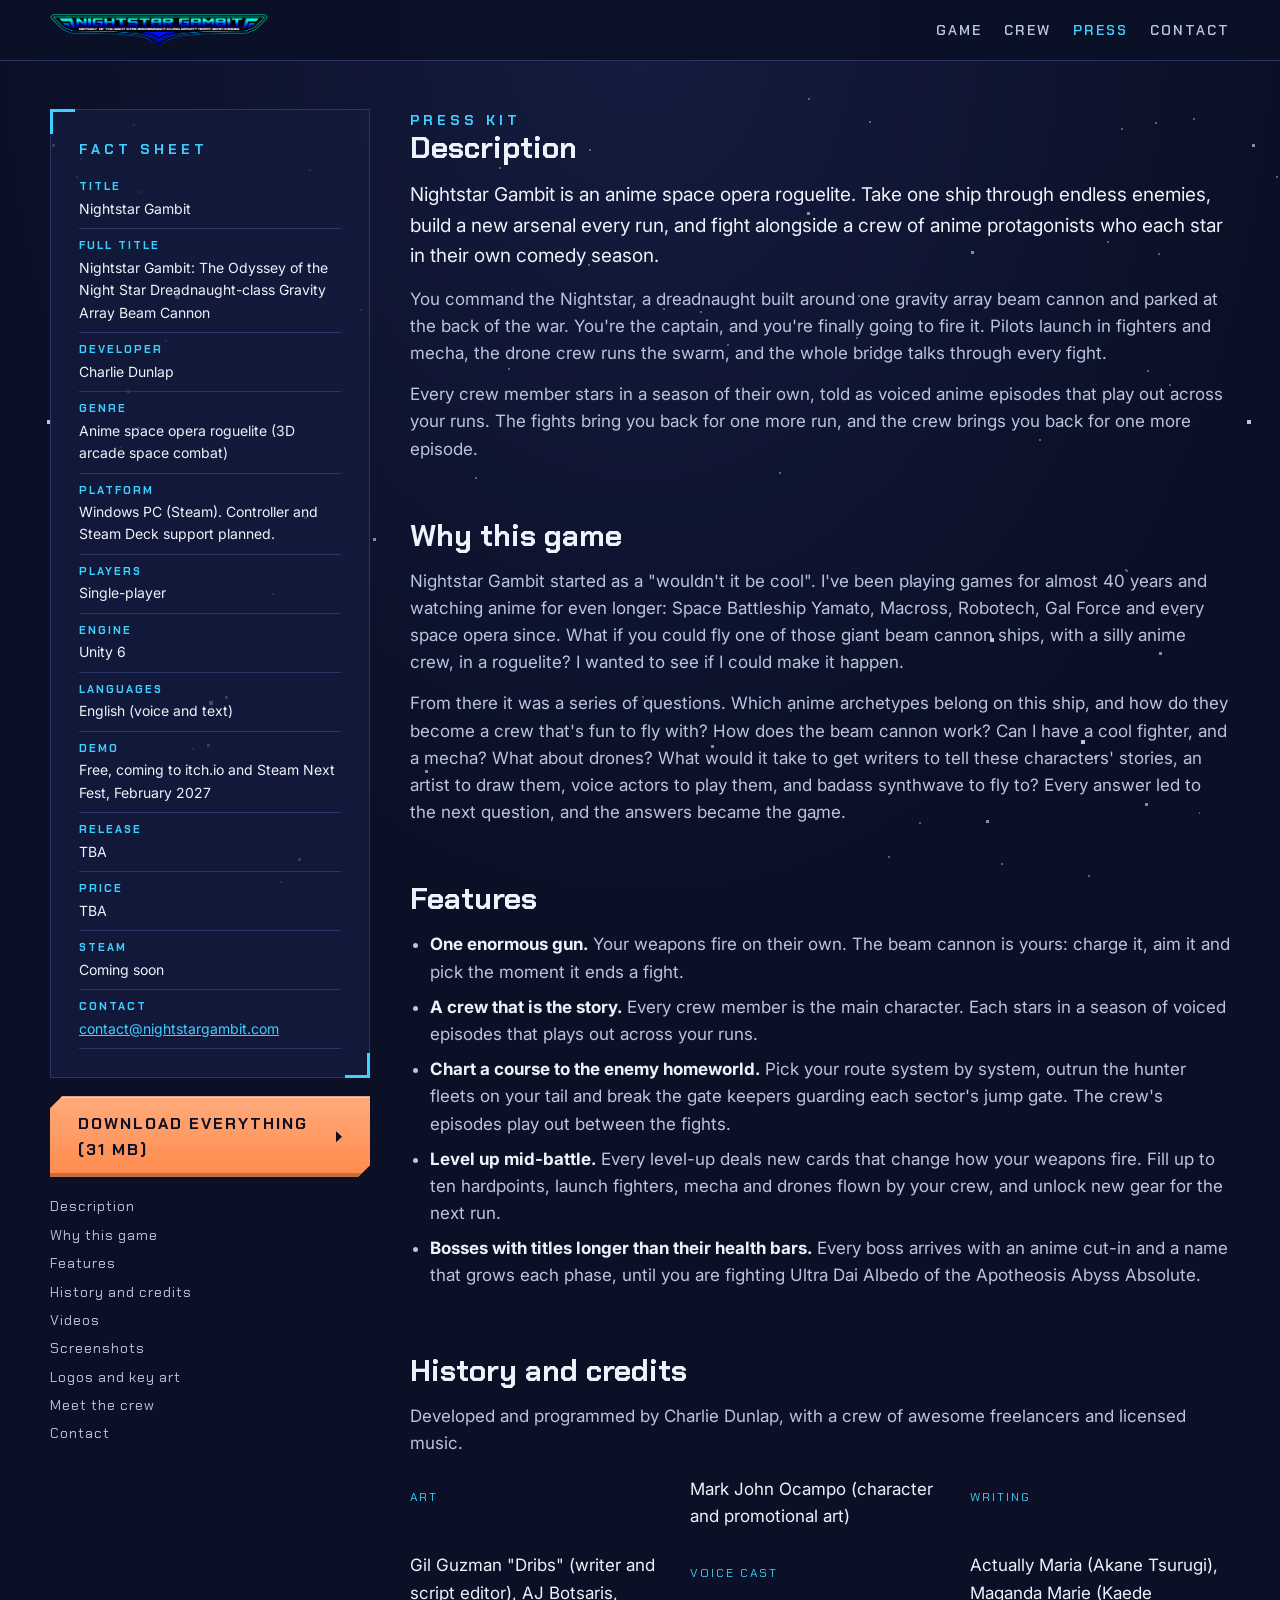
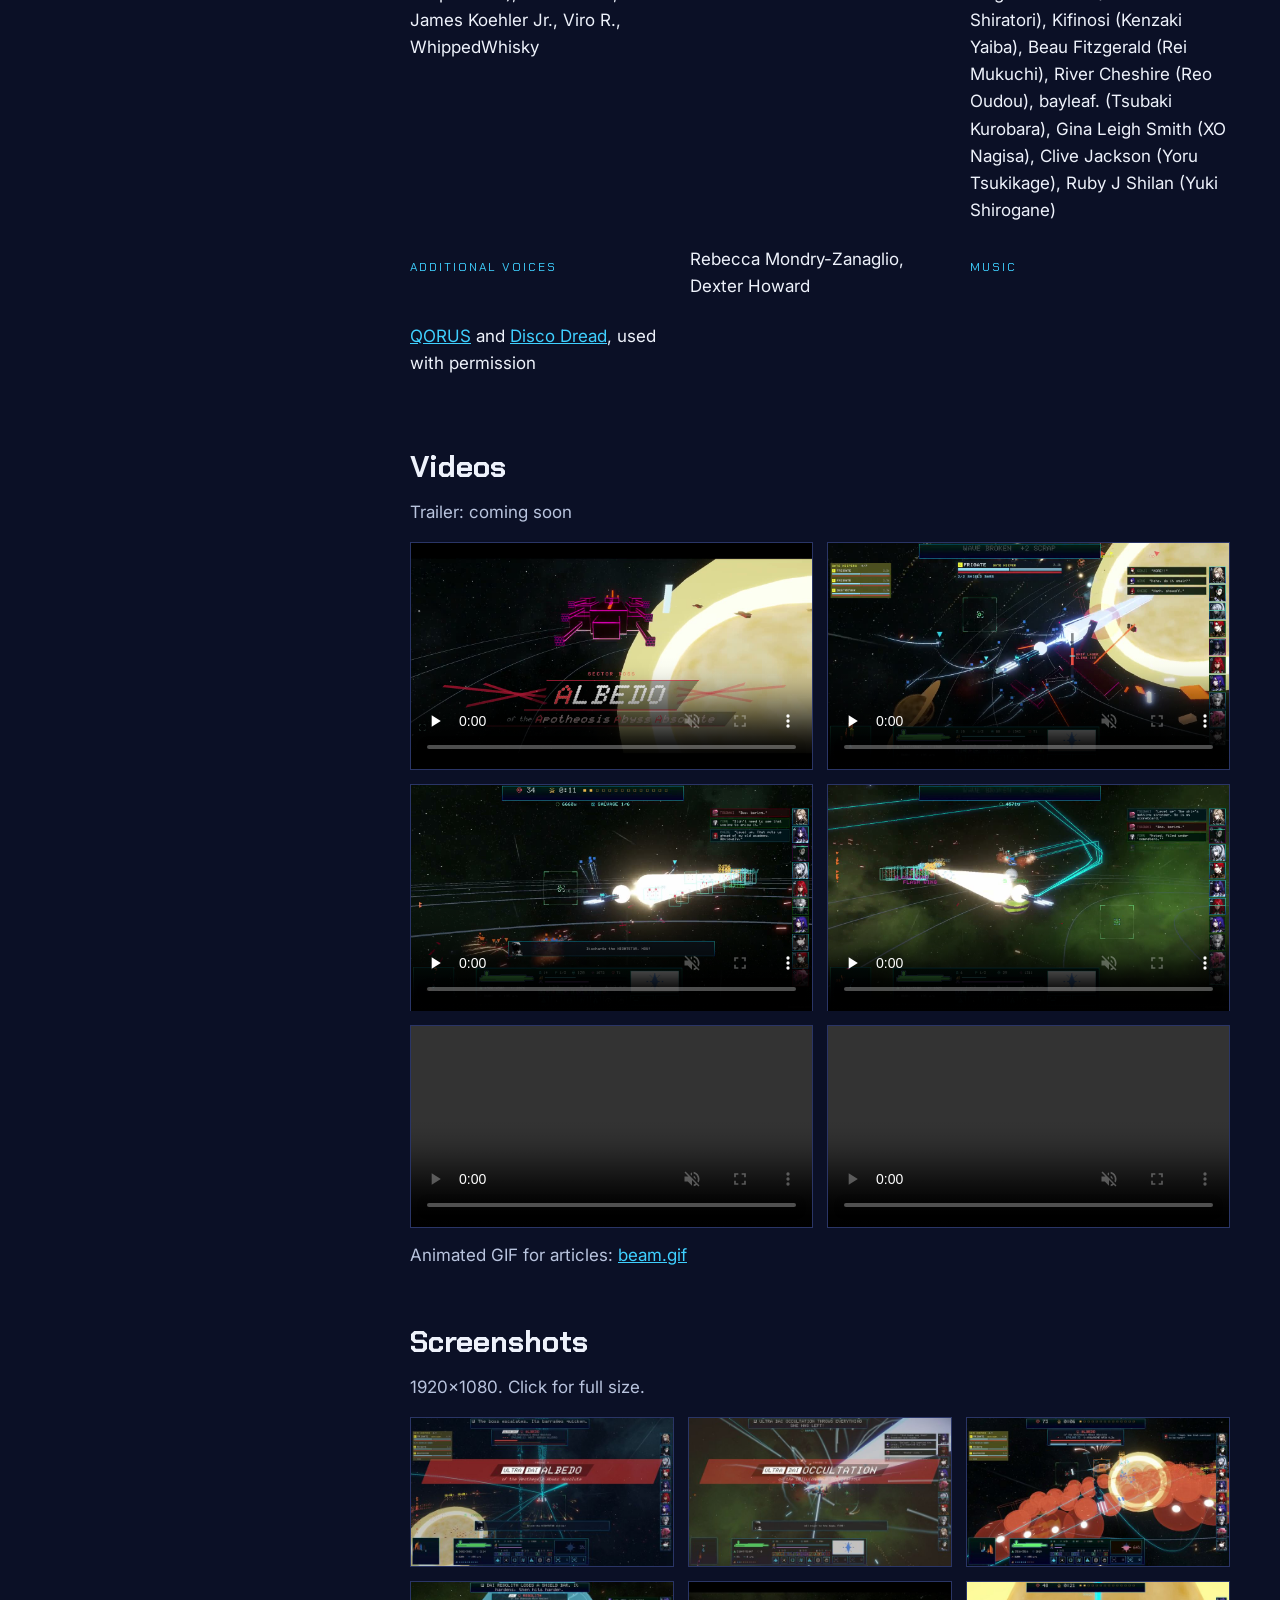
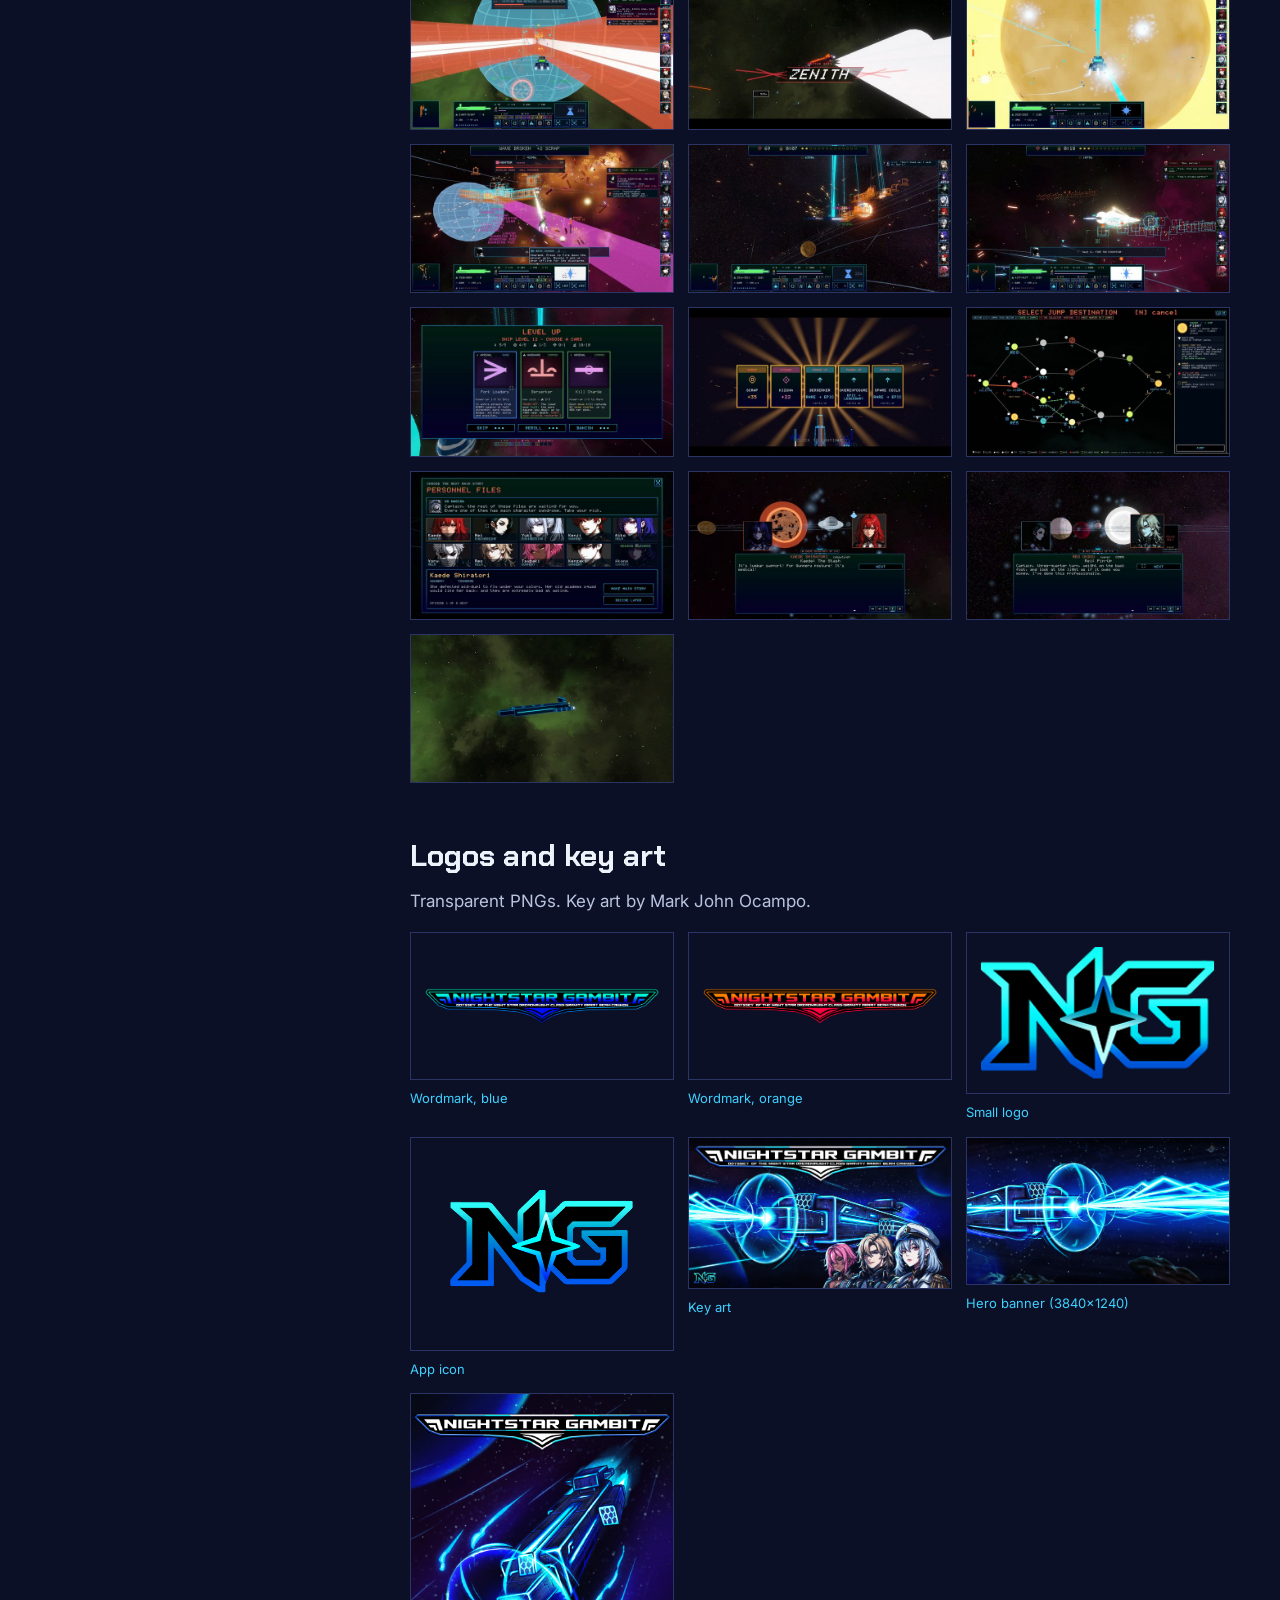
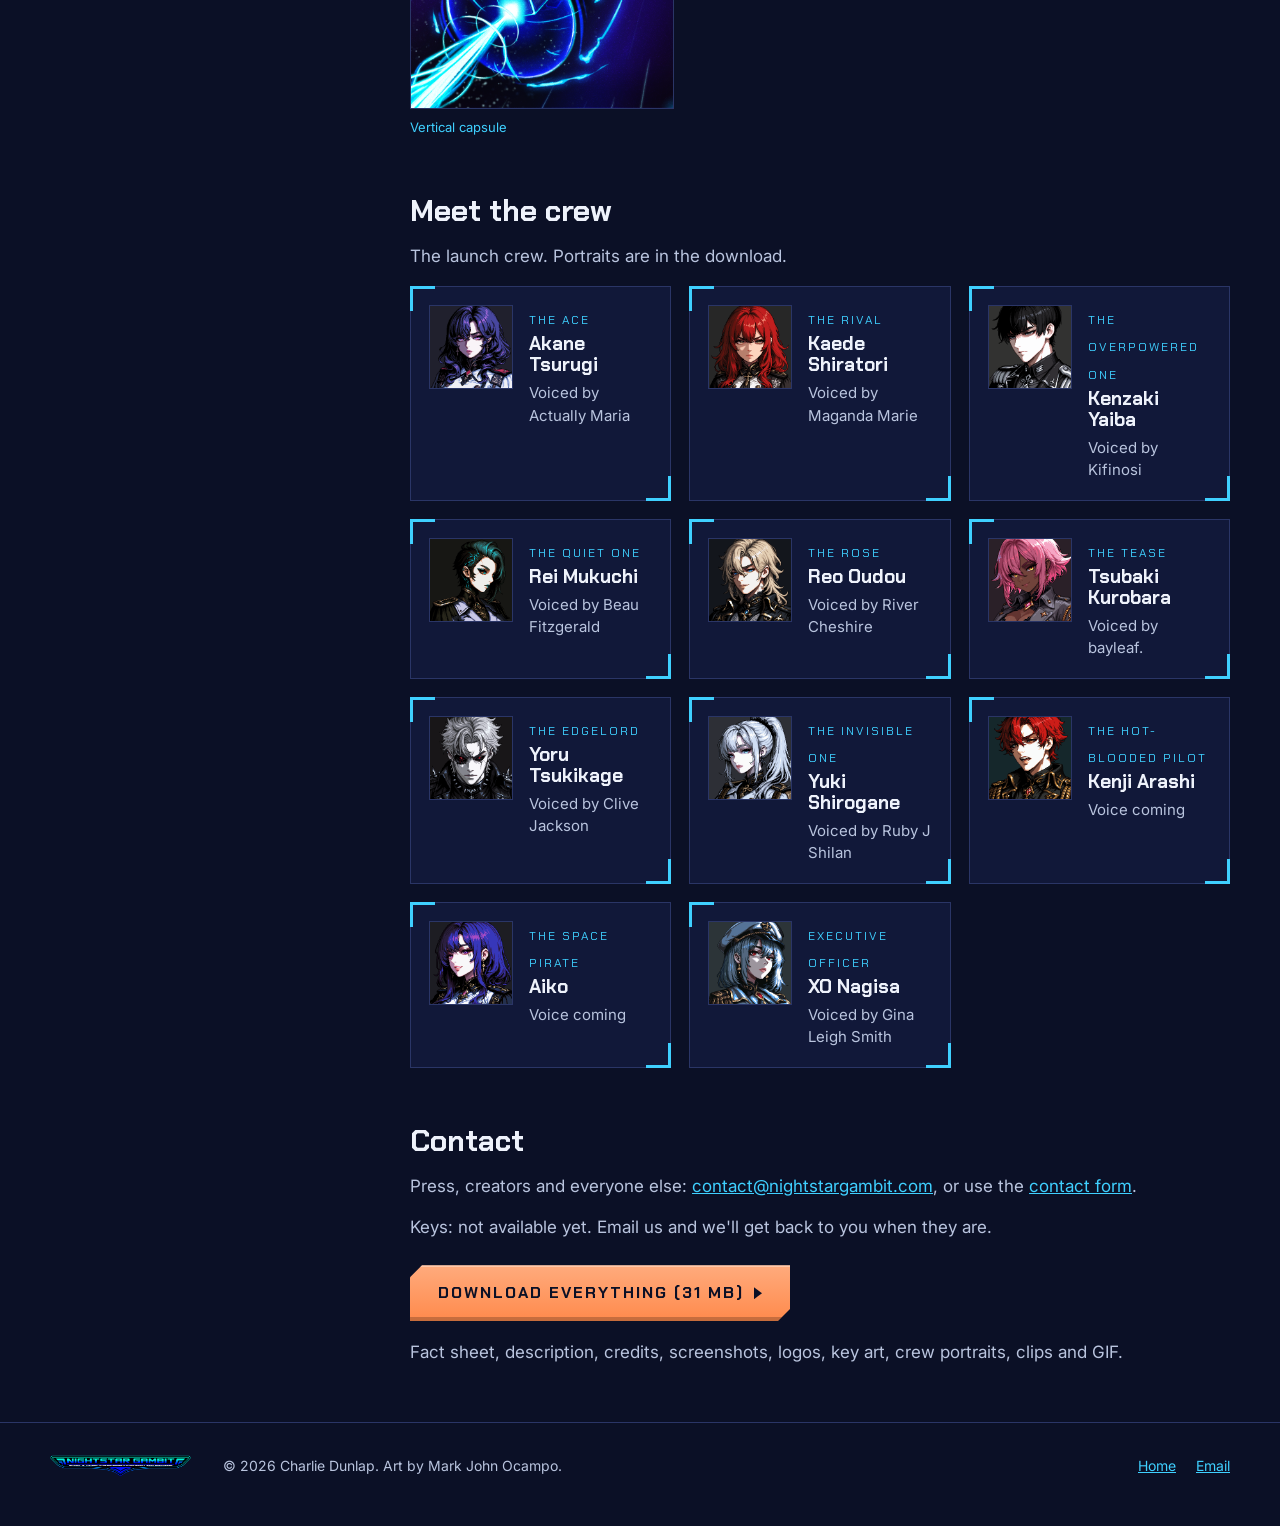
==== press/index.html @ 865e84d7 "Press kit: new screenshots and a "Why this game" section Sixteen current screenshots (bosses and the" ====
<!doctype html>
<html lang="en">
<head>
<meta charset="utf-8">
<meta name="viewport" content="width=device-width, initial-scale=1">
<title>Press Kit · Nightstar Gambit</title>
<meta name="description" content="Nightstar Gambit press kit: fact sheet, description, screenshots, logos, key art, crew and credits.">
<meta property="og:title" content="Nightstar Gambit press kit">
<meta property="og:image" content="https://nightstargambit.com/assets/key_art.jpg">
<link rel="icon" href="../assets/icon.png">
<link rel="preconnect" href="https://fonts.googleapis.com">
<link rel="preconnect" href="https://fonts.gstatic.com" crossorigin>
<link href="https://fonts.googleapis.com/css2?family=Chakra+Petch:wght@600;700&family=Inter:wght@400;600&display=swap" rel="stylesheet">
<link rel="stylesheet" href="../css/site.css">
</head>
<body>

<header class="bar">
  <div class="wrap">
    <a class="brand" href="../"><img src="../assets/logo_short.png" alt="Nightstar Gambit"></a>
    <nav>
      <a href="../#game">Game</a>
      <a href="../#crew">Crew</a>
      <a href="./" aria-current="page">Press</a>
      <a href="../#contact">Contact</a>
    </nav>
  </div>
</header>

<div class="wrap press">
  <aside>
    <div class="hud">
      <p class="eyebrow" style="margin-bottom:10px">Fact sheet</p>
      <table class="facts">
        <tr><th>Title</th><td>Nightstar Gambit</td></tr>
        <tr><th>Full title</th><td>Nightstar Gambit: The Odyssey of the Night Star Dreadnaught-class Gravity Array Beam Cannon</td></tr>
        <tr><th>Developer</th><td>Charlie Dunlap</td></tr>
        <tr><th>Genre</th><td>Anime space opera roguelite (3D arcade space combat)</td></tr>
        <tr><th>Platform</th><td>Windows PC (Steam). Controller and Steam Deck support planned.</td></tr>
        <tr><th>Players</th><td>Single-player</td></tr>
        <tr><th>Engine</th><td>Unity 6</td></tr>
        <tr><th>Languages</th><td>English (voice and text)</td></tr>
        <tr><th>Demo</th><td>Free, coming to itch.io and Steam Next Fest, February 2027</td></tr>
        <tr><th>Release</th><td>TBA</td></tr>
        <tr><th>Price</th><td>TBA</td></tr>
        <tr><th>Steam</th><td>Coming soon</td></tr>
        <tr><th>Contact</th><td><a href="mailto:contact@nightstargambit.com">contact@nightstargambit.com</a></td></tr>
      </table>
    </div>
    <a class="btn primary" href="Nightstar_Gambit_Press_Kit.zip" download>Download everything (31 MB)</a>
    <nav class="toc">
      <a href="#description">Description</a>
      <a href="#why">Why this game</a>
      <a href="#features">Features</a>
      <a href="#history">History and credits</a>
      <a href="#videos">Videos</a>
      <a href="#images">Screenshots</a>
      <a href="#art">Logos and key art</a>
      <a href="#crew">Meet the crew</a>
      <a href="#contact">Contact</a>
    </nav>
  </aside>

  <main>
    <section id="description">
      <p class="eyebrow">Press kit</p>
      <h2>Description</h2>
      <p style="color:var(--paper);font-size:19px">Nightstar Gambit is an anime space opera roguelite. Take one ship through endless enemies, build a new arsenal every run, and fight alongside a crew of anime protagonists who each star in their own comedy season.</p>
      <p>You command the Nightstar, a dreadnaught built around one gravity array beam cannon and parked at the back of the war. You're the captain, and you're finally going to fire it. Pilots launch in fighters and mecha, the drone crew runs the swarm, and the whole bridge talks through every fight.</p>
      <p>Every crew member stars in a season of their own, told as voiced anime episodes that play out across your runs. The fights bring you back for one more run, and the crew brings you back for one more episode.</p>
    </section>

    <section id="why">
      <h2>Why this game</h2>
      <p>Nightstar Gambit started as a "wouldn't it be cool". I've been playing games for almost 40 years and watching anime for even longer: Space Battleship Yamato, Macross, Robotech, Gal Force and every space opera since. What if you could fly one of those giant beam cannon ships, with a silly anime crew, in a roguelite? I wanted to see if I could make it happen.</p>
      <p>From there it was a series of questions. Which anime archetypes belong on this ship, and how do they become a crew that's fun to fly with? How does the beam cannon work? Can I have a cool fighter, and a mecha? What about drones? What would it take to get writers to tell these characters' stories, an artist to draw them, voice actors to play them, and badass synthwave to fly to? Every answer led to the next question, and the answers became the game.</p>
    </section>

    <section id="features">
      <h2>Features</h2>
      <ul>
        <li><strong>One enormous gun.</strong> Your weapons fire on their own. The beam cannon is yours: charge it, aim it and pick the moment it ends a fight.</li>
        <li><strong>A crew that is the story.</strong> Every crew member is the main character. Each stars in a season of voiced episodes that plays out across your runs.</li>
        <li><strong>Chart a course to the enemy homeworld.</strong> Pick your route system by system, outrun the hunter fleets on your tail and break the gate keepers guarding each sector's jump gate. The crew's episodes play out between the fights.</li>
        <li><strong>Level up mid-battle.</strong> Every level-up deals new cards that change how your weapons fire. Fill up to ten hardpoints, launch fighters, mecha and drones flown by your crew, and unlock new gear for the next run.</li>
        <li><strong>Bosses with titles longer than their health bars.</strong> Every boss arrives with an anime cut-in and a name that grows each phase, until you are fighting Ultra Dai Albedo of the Apotheosis Abyss Absolute.</li>
      </ul>
    </section>

    <section id="history">
      <h2>History and credits</h2>
      <p>Developed and programmed by Charlie Dunlap, with a crew of awesome freelancers and licensed music.</p>
      <dl class="credits">
        <dt>Art</dt><dd>Mark John Ocampo (character and promotional art)</dd>
        <dt>Writing</dt><dd>Gil Guzman "Dribs" (writer and script editor), AJ Botsaris, James Koehler Jr., Viro R., WhippedWhisky</dd>
        <dt>Voice cast</dt><dd>Actually Maria (Akane Tsurugi), Maganda Marie (Kaede Shiratori), Kifinosi (Kenzaki Yaiba), Beau Fitzgerald (Rei Mukuchi), River Cheshire (Reo Oudou), bayleaf. (Tsubaki Kurobara), Gina Leigh Smith (XO Nagisa), Clive Jackson (Yoru Tsukikage), Ruby J Shilan (Yuki Shirogane)</dd>
        <dt>Additional voices</dt><dd>Rebecca Mondry-Zanaglio, Dexter Howard</dd>
        <dt>Music</dt><dd><a href="https://www.qorus-music.com" rel="noopener">QORUS</a> and <a href="https://discodread.com" rel="noopener">Disco Dread</a>, used with permission</dd>
      </dl>
    </section>

    <section id="videos">
      <h2>Videos</h2>
      <p style="margin-bottom:16px">Trailer: coming soon</p>
      <div class="videos">
        <video src="../assets/video/boss_intro.mp4" poster="../assets/video/boss_intro.jpg" controls muted loop playsinline preload="none"></video>
        <video src="../assets/video/boss_dive_kill.mp4" poster="../assets/video/boss_dive_kill.jpg" controls muted loop playsinline preload="none"></video>
        <video src="../assets/video/beam_pack.mp4" poster="../assets/video/beam_pack.jpg" controls muted loop playsinline preload="none"></video>
        <video src="../assets/video/beam_nebula.mp4" poster="../assets/video/beam_nebula.jpg" controls muted loop playsinline preload="none"></video>
        <video src="../assets/video/beam_sweep.mp4" controls muted loop playsinline preload="metadata"></video>
        <video src="../assets/video/weapon_lock.mp4" controls muted loop playsinline preload="metadata"></video>
      </div>
      <p style="margin-top:14px">Animated GIF for articles: <a href="../assets/beam.gif" download>beam.gif</a></p>
    </section>

    <section id="images">
      <h2>Screenshots</h2>
      <p style="margin-bottom:16px">1920x1080. Click for full size.</p>
      <div class="shots">
        <a href="../assets/shots/01_boss_title_ultra_dai_albedo.jpg"><img loading="lazy" src="../assets/shots/thumb/01_boss_title_ultra_dai_albedo.jpg" alt="Boss phase cut-in: ULTRA DAI ALBEDO of the Apotheosis Abyss Absolute"></a>
        <a href="../assets/shots/02_boss_phase_occultation.jpg"><img loading="lazy" src="../assets/shots/thumb/02_boss_phase_occultation.jpg" alt="Boss phase cut-in: ULTRA DAI OCCULTATION"></a>
        <a href="../assets/shots/03_avalanche_aria.jpg"><img loading="lazy" src="../assets/shots/thumb/03_avalanche_aria.jpg" alt="Avalanche Aria: walls of boss shells"></a>
        <a href="../assets/shots/04_beam_vs_regolith_shield.jpg"><img loading="lazy" src="../assets/shots/thumb/04_beam_vs_regolith_shield.jpg" alt="The beam cannon against the shield of DAI REGOLITH"></a>
        <a href="../assets/shots/05_zenith_arrives.jpg"><img loading="lazy" src="../assets/shots/thumb/05_zenith_arrives.jpg" alt="ZENITH arrives"></a>
        <a href="../assets/shots/06_beam_into_the_corona.jpg"><img loading="lazy" src="../assets/shots/thumb/06_beam_into_the_corona.jpg" alt="Firing the beam cannon inside a sun's corona"></a>
        <a href="../assets/shots/07_beam_through_the_line.jpg"><img loading="lazy" src="../assets/shots/thumb/07_beam_through_the_line.jpg" alt="The beam cannon sweeping an enemy battle line"></a>
        <a href="../assets/shots/08_swarm_fight.jpg"><img loading="lazy" src="../assets/shots/thumb/08_swarm_fight.jpg" alt="Fighting a swarm"></a>
        <a href="../assets/shots/09_mecha_in_the_swarm.jpg"><img loading="lazy" src="../assets/shots/thumb/09_mecha_in_the_swarm.jpg" alt="A crew mecha in the swarm"></a>
        <a href="../assets/shots/10_level_up_cards.jpg"><img loading="lazy" src="../assets/shots/thumb/10_level_up_cards.jpg" alt="Level-up card pick"></a>
        <a href="../assets/shots/11_loot_crate_jackpot.jpg"><img loading="lazy" src="../assets/shots/thumb/11_loot_crate_jackpot.jpg" alt="Loot crate jackpot cards"></a>
        <a href="../assets/shots/12_star_chart.jpg"><img loading="lazy" src="../assets/shots/thumb/12_star_chart.jpg" alt="The star chart"></a>
        <a href="../assets/shots/13_personnel_files.jpg"><img loading="lazy" src="../assets/shots/thumb/13_personnel_files.jpg" alt="Personnel files: choosing the next main story"></a>
        <a href="../assets/shots/14_episode_kaede_akane.jpg"><img loading="lazy" src="../assets/shots/thumb/14_episode_kaede_akane.jpg" alt="A voiced episode: Kaede and Akane"></a>
        <a href="../assets/shots/15_episode_reo_rei.jpg"><img loading="lazy" src="../assets/shots/thumb/15_episode_reo_rei.jpg" alt="A voiced episode: Reo and Rei"></a>
        <a href="../assets/shots/16_the_nightstar.jpg"><img loading="lazy" src="../assets/shots/thumb/16_the_nightstar.jpg" alt="The Nightstar"></a>
      </div>
    </section>

    <section id="art">
      <h2>Logos and key art</h2>
      <p style="margin-bottom:16px">Transparent PNGs. Key art by Mark John Ocampo.</p>
      <div class="logos">
        <a href="../assets/full/nightstar_gambit_logo_blue.png" download><span class="tile"><img loading="lazy" src="../assets/full/nightstar_gambit_logo_blue.png" alt=""></span>Wordmark, blue</a>
        <a href="../assets/full/nightstar_gambit_logo_orange.png" download><span class="tile"><img loading="lazy" src="../assets/full/nightstar_gambit_logo_orange.png" alt=""></span>Wordmark, orange</a>
        <a href="../assets/full/nightstar_gambit_logo_small.png" download><span class="tile"><img loading="lazy" src="../assets/full/nightstar_gambit_logo_small.png" alt=""></span>Small logo</a>
        <a href="../assets/full/nightstar_gambit_icon.png" download><span class="tile"><img loading="lazy" src="../assets/full/nightstar_gambit_icon.png" alt=""></span>App icon</a>
        <a href="../assets/full/nightstar_gambit_key_art_1232x706.png" download><span class="tile" style="padding:0"><img loading="lazy" src="../assets/key_art.jpg" alt=""></span>Key art</a>
        <a href="../assets/full/nightstar_gambit_hero_3840x1240.png" download><span class="tile" style="padding:0"><img loading="lazy" src="../assets/hero.jpg" alt="" style="height:100%;object-fit:cover"></span>Hero banner (3840x1240)</a>
        <a href="../assets/full/nightstar_gambit_vertical_748x896.png" download><span class="tile" style="padding:0"><img loading="lazy" src="../assets/full/nightstar_gambit_vertical_748x896.png" alt="" style="height:100%;object-fit:cover"></span>Vertical capsule</a>
      </div>
    </section>

    <section id="crew">
      <h2>Meet the crew</h2>
      <p style="margin-bottom:16px">The launch crew. Portraits are in the download.</p>
      <div class="crew">
        <div class="hud"><img loading="lazy" src="../assets/crew/akane_tsurugi.png" alt=""><div><span class="role">The ace</span><h3>Akane Tsurugi</h3><p>Voiced by Actually Maria</p></div></div>
        <div class="hud"><img loading="lazy" src="../assets/crew/kaede_shiratori.png" alt=""><div><span class="role">The rival</span><h3>Kaede Shiratori</h3><p>Voiced by Maganda Marie</p></div></div>
        <div class="hud"><img loading="lazy" src="../assets/crew/kenzaki_yaiba.png" alt=""><div><span class="role">The overpowered one</span><h3>Kenzaki Yaiba</h3><p>Voiced by Kifinosi</p></div></div>
        <div class="hud"><img loading="lazy" src="../assets/crew/rei_mukuchi.png" alt=""><div><span class="role">The quiet one</span><h3>Rei Mukuchi</h3><p>Voiced by Beau Fitzgerald</p></div></div>
        <div class="hud"><img loading="lazy" src="../assets/crew/reo_oudou.png" alt=""><div><span class="role">The rose</span><h3>Reo Oudou</h3><p>Voiced by River Cheshire</p></div></div>
        <div class="hud"><img loading="lazy" src="../assets/crew/tsubaki_kurobara.png" alt=""><div><span class="role">The tease</span><h3>Tsubaki Kurobara</h3><p>Voiced by bayleaf.</p></div></div>
        <div class="hud"><img loading="lazy" src="../assets/crew/yoru_tsukikage.png" alt=""><div><span class="role">The edgelord</span><h3>Yoru Tsukikage</h3><p>Voiced by Clive Jackson</p></div></div>
        <div class="hud"><img loading="lazy" src="../assets/crew/yuki_shirogane.png" alt=""><div><span class="role">The invisible one</span><h3>Yuki Shirogane</h3><p>Voiced by Ruby J Shilan</p></div></div>
        <div class="hud"><img loading="lazy" src="../assets/crew/kenji_arashi.png" alt=""><div><span class="role">The hot-blooded pilot</span><h3>Kenji Arashi</h3><p>Voice coming</p></div></div>
        <div class="hud"><img loading="lazy" src="../assets/crew/aiko.png" alt=""><div><span class="role">The space pirate</span><h3>Aiko</h3><p>Voice coming</p></div></div>
        <div class="hud"><img loading="lazy" src="../assets/crew/xo_nagisa.png" alt=""><div><span class="role">Executive officer</span><h3>XO Nagisa</h3><p>Voiced by Gina Leigh Smith</p></div></div>
      </div>
    </section>


    <section id="contact">
      <h2>Contact</h2>
      <p>Press, creators and everyone else: <a href="mailto:contact@nightstargambit.com">contact@nightstargambit.com</a>, or use the <a href="../#contact">contact form</a>.</p>
      <p>Keys: not available yet. Email us and we'll get back to you when they are.</p>
      <div class="dl" style="margin-top:24px">
        <a class="btn primary" href="Nightstar_Gambit_Press_Kit.zip" download>Download everything (31 MB)</a>
        <span>Fact sheet, description, credits, screenshots, logos, key art, crew portraits, clips and GIF.</span>
      </div>
    </section>
  </main>
</div>

<footer>
  <div class="wrap">
    <img src="../assets/logo_short.png" alt="Nightstar Gambit">
    <span>© 2026 Charlie Dunlap. Art by Mark John Ocampo.</span>
    <span class="right"><a href="../">Home</a><a href="mailto:contact@nightstargambit.com">Email</a></span>
  </div>
</footer>
</body>
</html>
---- css/site.css ----
/* Nightstar Gambit: the pitch deck's Bridge HUD look, for the web. */
:root {
  --ink: #0B1026;
  --ink2: #141C40;
  --paper: #EEF2FB;
  --soft: #B9C4DE;
  --cyan: #3FD0FF;
  --ember: #FF8A4C;
  --line: #2A3566;
  --wrap: 1180px;
  --display: 'Chakra Petch', Arial, sans-serif;
}

* { box-sizing: border-box; }
html { scroll-behavior: smooth; }
body {
  margin: 0;
  font-family: 'Inter', Arial, sans-serif;
  font-size: 17px;
  line-height: 1.6;
  color: var(--soft);
  background-color: var(--ink);
  background-image: url("../assets/stars.svg"), radial-gradient(ellipse at 50% 0%, var(--ink2), var(--ink) 70%);
  background-attachment: fixed;
}
img { max-width: 100%; display: block; }
a { color: var(--cyan); }
h1, h2, h3 { font-family: var(--display); color: var(--paper); line-height: 1.1; margin: 0; }
h2 { font-size: clamp(30px, 4vw, 44px); }
h3 { font-size: 22px; }
p { margin: 0; }

.wrap { width: min(var(--wrap), 100% - 32px); margin: 0 auto; }
.eyebrow { font-family: var(--display); font-weight: 700; font-size: 14px; letter-spacing: 4px; color: var(--cyan); text-transform: uppercase; }
.ember { color: var(--ember); }
.todo { color: var(--ember); border-bottom: 1px dashed var(--ember); }

/* top bar */
.bar { position: sticky; top: 0; z-index: 10; background: rgba(11, 16, 38, .88); backdrop-filter: blur(8px); border-bottom: 1px solid var(--line); }
.bar .wrap { display: flex; align-items: center; gap: 24px; height: 60px; }
.bar .brand img { height: 34px; width: auto; }
.bar nav { margin-left: auto; display: flex; gap: 22px; }
.bar nav a { font-family: var(--display); font-weight: 600; font-size: 14px; letter-spacing: 2px; color: var(--soft); text-decoration: none; text-transform: uppercase; }
.bar nav a:hover, .bar nav a[aria-current] { color: var(--cyan); }

/* buttons */
.btn { position: relative; display: inline-flex; align-items: center; gap: 10px; font-family: var(--display); font-weight: 700; font-size: 16px; letter-spacing: 2px; text-transform: uppercase; text-decoration: none; padding: 15px 28px; border: 0; color: var(--paper); background: linear-gradient(180deg, rgba(63, 208, 255, .34), rgba(63, 208, 255, .16)); box-shadow: inset 0 0 0 2px var(--cyan), inset 0 -4px 0 rgba(0, 0, 0, .25); cursor: pointer; clip-path: polygon(12px 0, 100% 0, 100% calc(100% - 12px), calc(100% - 12px) 100%, 0 100%, 0 12px); transition: transform .12s, background .12s, filter .12s; }
.btn::after { content: ""; width: 8px; height: 12px; background: currentColor; clip-path: polygon(0 0, 100% 50%, 0 100%); }
.btn:hover { background: linear-gradient(180deg, rgba(63, 208, 255, .5), rgba(63, 208, 255, .26)); transform: translateY(-2px); }
.btn:active { transform: translateY(1px); }
.btn:focus-visible { outline: 3px solid var(--paper); outline-offset: 3px; }
.btn.primary { color: var(--ink); background: linear-gradient(180deg, #ffab7d, var(--ember)); box-shadow: inset 0 -4px 0 rgba(0, 0, 0, .22), inset 0 2px 0 rgba(255, 255, 255, .35); }
.btn.primary:hover { background: linear-gradient(180deg, #ffc29f, #ff9a63); filter: drop-shadow(0 0 10px rgba(255, 138, 76, .55)); }
/* Not live yet: still shaped and filled like a button, dimmed, with a SOON badge. */
.btn[aria-disabled] { cursor: not-allowed; color: #8f9cc4; background: rgba(42, 53, 102, .55); box-shadow: inset 0 0 0 2px var(--line); }
.btn[aria-disabled]:hover { transform: none; filter: none; background: rgba(42, 53, 102, .55); }
.btn.primary[aria-disabled] { color: rgba(255, 210, 185, .85); background: rgba(255, 138, 76, .22); box-shadow: inset 0 0 0 2px rgba(255, 138, 76, .6); }
.btn.primary[aria-disabled]:hover { background: rgba(255, 138, 76, .22); }
.btn[aria-disabled]::after { content: none; }
.btn .soon { font-size: 11px; letter-spacing: 1.5px; padding: 3px 7px; background: var(--paper); color: var(--ink); }
.btn.primary[aria-disabled] .soon { background: var(--ember); }
.btns { display: flex; flex-wrap: wrap; gap: 14px; }

/* HUD panel: thin frame with cyan corner brackets */
.hud { position: relative; border: 1px solid var(--line); background: rgba(20, 28, 64, .72); padding: 28px; }
.hud::before, .hud::after { content: ""; position: absolute; width: 22px; height: 22px; border: 0 solid var(--cyan); pointer-events: none; }
.hud::before { top: -1px; left: -1px; border-top-width: 3px; border-left-width: 3px; }
.hud::after { bottom: -1px; right: -1px; border-bottom-width: 3px; border-right-width: 3px; }

/* section heads with the deck's NIGHTSTAR // NN tag */
section { padding: 88px 0; }
.head { display: flex; align-items: end; gap: 20px; margin-bottom: 36px; flex-wrap: wrap; }
.head .tag { margin-left: auto; font-family: var(--display); font-weight: 700; font-size: 13px; letter-spacing: 3px; color: var(--cyan); opacity: .7; }
.head > div { flex: 1 1 auto; }
.head .lead { flex: 0 0 100%; max-width: 720px; font-size: 19px; }

/* hero */
.hero { position: relative; padding: 0 0 64px; overflow: hidden; border-bottom: 1px solid var(--line); }
.hero > img.art { display: block; width: 100%; height: auto; aspect-ratio: 2400 / 775; max-height: 72vh; object-fit: cover; object-position: 50% 42%;
  -webkit-mask-image: linear-gradient(180deg, #000 62%, transparent 98%); mask-image: linear-gradient(180deg, #000 62%, transparent 98%); }
.hero .wrap { position: relative; z-index: 1; margin-top: clamp(-56px, -3vw, -12px); display: flex; flex-direction: column; align-items: center; text-align: center; gap: 22px; }
.hero h1 { width: 100%; display: flex; justify-content: center; }
.hero .logo { width: min(1100px, 100%); filter: drop-shadow(0 6px 24px rgba(11,16,38,.9)); }
.hero .tagline { text-wrap: balance; font-family: var(--display); font-weight: 700; font-size: clamp(22px, 3vw, 34px); line-height: 1.25; color: var(--paper); text-shadow: 0 2px 12px rgba(11,16,38,.9); }
.hero .tagline span { display: block; margin-top: 8px; font-size: .62em; color: var(--cyan); }
.hero .pitch { font-size: clamp(18px, 2vw, 22px); color: var(--paper); max-width: 760px; text-shadow: 0 2px 12px rgba(11,16,38,.9); }
.hero .btns { justify-content: center; }
.hero .genres { list-style: none; display: flex; flex-wrap: wrap; justify-content: center; gap: 8px 10px; margin: 0; padding: 0; }
.hero .genres li { font-family: var(--display); font-weight: 700; font-size: 13px; letter-spacing: 2px; text-transform: uppercase; color: var(--cyan); padding: 2px 0; }
.hero .genres li + li::before { content: "\2022"; margin-right: 10px; color: var(--soft); opacity: .6; }
.hero .meta { font-family: var(--display); font-size: 14px; letter-spacing: 2px; color: var(--soft); text-transform: uppercase; }

/* two-column feature */
.split { display: grid; grid-template-columns: 1.1fr 1fr; gap: 48px; align-items: center; }
.split .text { display: flex; flex-direction: column; gap: 18px; font-size: 18px; }
.split .media { padding: 10px; }

/* feature cards */
.credits { display: grid; grid-template-columns: repeat(3, 1fr); gap: 20px; align-items: start; }
.credits h3 { font-size: 14px; letter-spacing: 3px; text-transform: uppercase; color: var(--cyan); margin: 0 0 10px; }
.credits ul { list-style: none; margin: 0 0 24px; padding: 0; }
.credits ul:last-child { margin-bottom: 0; }
.credits li { color: var(--paper); padding: 5px 0; border-bottom: 1px solid rgba(42, 53, 102, .6); }
.credits li:last-child { border-bottom: 0; }
.credits li span { display: block; color: var(--soft); font-size: 14px; }
.credits .fine { font-size: 13px; color: var(--soft); margin: -12px 0 24px; }
.grid3 { display: grid; grid-template-columns: repeat(3, 1fr); gap: 20px; }
.grid3 .hud { display: flex; flex-direction: column; gap: 10px; }
.grid3 .num { font-family: var(--display); font-weight: 700; color: var(--ember); font-size: 13px; letter-spacing: 3px; }

/* screenshots */
.shots { display: grid; grid-template-columns: repeat(3, 1fr); gap: 14px; }
.shots a { display: block; border: 1px solid var(--line); overflow: hidden; }
.shots a:hover { border-color: var(--cyan); }
.shots img { aspect-ratio: 16 / 9; object-fit: cover; width: 100%; transition: transform .3s; }
.shots a:hover img { transform: scale(1.03); }
.shots.gifs { grid-template-columns: repeat(4, 1fr); }
.gifs figure.wide { grid-column: span 2; }
.gifs figure { margin: 0; border: 1px solid var(--line); background: var(--ink2); transition: border-color .2s; }
.gifs figure:hover { border-color: var(--cyan); }
.gifs video { display: block; aspect-ratio: 16 / 9; object-fit: cover; border: 0; }
.gifs figcaption { font-family: var(--display); font-size: 13px; letter-spacing: 2px; text-transform: uppercase; color: var(--soft); padding: 10px 12px; }

/* crew */
.crew { display: grid; grid-template-columns: repeat(auto-fill, minmax(260px, 1fr)); gap: 18px; }
.crew .hud { display: grid; grid-template-columns: 84px 1fr; gap: 16px; padding: 18px; align-items: start; }
.crew img { width: 84px; height: 84px; border: 1px solid var(--line); background: var(--ink); }
.crew .role { font-family: var(--display); font-size: 12px; letter-spacing: 2px; text-transform: uppercase; color: var(--cyan); }
.crew h3 { font-size: 19px; margin: 2px 0 6px; }
.crew p { font-size: 15px; line-height: 1.5; }

/* contact */
form { display: grid; gap: 14px; }
label { font-family: var(--display); font-size: 13px; letter-spacing: 2px; text-transform: uppercase; color: var(--soft); display: grid; gap: 6px; }
input, select, textarea { font: inherit; color: var(--paper); background: var(--ink); border: 1px solid var(--line); padding: 12px 14px; border-radius: 0; text-transform: none; letter-spacing: 0; }
input:focus, select:focus, textarea:focus { outline: 2px solid var(--cyan); outline-offset: -1px; }
textarea { min-height: 140px; resize: vertical; }
.row2 { display: grid; grid-template-columns: 1fr 1fr; gap: 14px; }
.hp { position: absolute; left: -9999px; }
.status { font-size: 15px; min-height: 1.5em; }

/* press page */
.press { display: grid; grid-template-columns: 320px 1fr; gap: 40px; align-items: start; padding-top: 48px; }
.press aside { display: flex; flex-direction: column; gap: 18px; }
.facts { width: 100%; border-collapse: collapse; font-size: 14px; }
.facts th { text-align: left; font-family: var(--display); font-size: 11px; letter-spacing: 2px; text-transform: uppercase; color: var(--cyan); padding: 8px 10px 2px 0; font-weight: 700; }
.facts td { color: var(--paper); padding: 0 0 8px; border-bottom: 1px solid var(--line); }
.facts tr th, .facts tr td { display: block; }
.toc { display: flex; flex-direction: column; gap: 6px; font-family: var(--display); font-size: 14px; letter-spacing: 1px; }
.toc a { color: var(--soft); text-decoration: none; }
.toc a:hover { color: var(--cyan); }
.press main > section { padding: 0 0 56px; scroll-margin-top: 80px; }
.press main h2 { font-size: 30px; margin-bottom: 16px; }
.press main p + p { margin-top: 14px; }
.press ul { padding-left: 20px; margin: 0; }
.press li { margin-bottom: 8px; }
.press li strong { color: var(--paper); }
.logos { display: grid; grid-template-columns: repeat(auto-fill, minmax(200px, 1fr)); gap: 14px; }
.logos a { display: flex; flex-direction: column; gap: 8px; text-decoration: none; font-size: 13px; }
.logos .tile { aspect-ratio: 16 / 9; display: grid; place-items: center; padding: 14px; background: var(--ink); border: 1px solid var(--line); }
.logos .tile img { max-height: 100%; object-fit: contain; }
.logos a:hover .tile { border-color: var(--cyan); }
.videos { display: grid; grid-template-columns: 1fr 1fr; gap: 14px; }
video { width: 100%; border: 1px solid var(--line); background: #000; }
.media video, .loops video { display: block; aspect-ratio: 16 / 9; object-fit: cover; border: 0; }
.split.flip .media { order: -1; }
.media, .loops figure { position: relative; }
.snd { position: absolute; right: 20px; top: 20px; display: flex; align-items: center; gap: 8px; padding: 7px 12px 7px 9px;
  font: 600 12px/1 var(--display); letter-spacing: 2px; text-transform: uppercase; color: var(--paper);
  background: rgba(11,16,38,.78); border: 1px solid var(--line); cursor: pointer; transition: border-color .2s, color .2s; }
.snd:hover, .snd:focus-visible { border-color: var(--cyan); color: var(--cyan); outline: none; }
.snd svg { width: 18px; height: 18px; fill: currentColor; }
.snd svg .wave, .snd svg .x { fill: none; stroke: currentColor; stroke-width: 2; stroke-linecap: round; }
.snd .wave { display: none; }
.snd.on { border-color: var(--cyan); color: var(--cyan); }
.snd.on .wave { display: inline; }
.snd.on .x { display: none; }
#bosses .loops { margin-top: 32px; }
#aboard .head .lead + .lead { margin-top: -8px; }

/* run steps above the gameplay grid */
.steps { list-style: none; counter-reset: step; display: grid; grid-template-columns: repeat(5, 1fr); gap: 12px; margin: 0 0 14px; padding: 0; }
.steps li { counter-increment: step; border: 1px solid var(--line); background: rgba(20, 28, 64, .72); padding: 14px 16px; font-size: 15px; line-height: 1.45; color: var(--soft); }
.steps li::before { content: "0" counter(step); display: block; font-family: var(--display); font-weight: 700; font-size: 12px; letter-spacing: 3px; color: var(--ember); }
.steps b { display: block; font-family: var(--display); font-size: 17px; color: var(--paper); margin: 4px 0 4px; }
.between { color: var(--soft); margin: 0 0 28px; }

/* crew cards: voice + details */
.crew .acts { grid-column: 1 / -1; display: flex; align-items: center; gap: 10px; flex-wrap: wrap; }
.say { white-space: nowrap; display: inline-flex; align-items: center; gap: 8px; height: 32px; padding: 0 12px 0 8px; border: 1px solid var(--line); background: rgba(11, 16, 38, .6); color: var(--paper); font: 600 13px var(--display); letter-spacing: 1.5px; text-transform: uppercase; cursor: pointer; }
.say svg { width: 16px; height: 16px; fill: currentColor; }
.say .s { display: none; }
.say.on { border-color: var(--cyan); color: var(--cyan); }
.say.on .p { display: none; }
.say.on .s { display: inline; }
.say:hover, .say:focus-visible, .more:hover, .more:focus-visible { border-color: var(--cyan); color: var(--cyan); outline: none; }
.more { height: 32px; padding: 0 12px; border: 1px solid var(--line); background: transparent; color: var(--soft); font: 600 13px var(--display); letter-spacing: 1.5px; text-transform: uppercase; cursor: pointer; }
.crew .soon { font: 600 12px var(--display); letter-spacing: 1.5px; text-transform: uppercase; color: #5f6c95; }
.crew .cap { grid-column: 1 / -1; display: none; margin-top: -4px; font-size: 14px; font-style: italic; color: var(--cyan); }
.crew .cap.show { display: block; }

/* crew details panel */
.crew-dlg { padding: 0; border: 0; background: transparent; width: min(640px, calc(100% - 32px)); max-height: calc(100% - 48px); color: var(--soft); }
.crew-dlg::backdrop { background: rgba(5, 8, 20, .78); }
.crew-dlg > .hud { background: var(--ink2); padding: 26px; }
.crew-dlg .x { position: absolute; top: 10px; right: 12px; width: 36px; height: 36px; border: 1px solid var(--line); background: transparent; color: var(--soft); font-size: 22px; line-height: 1; cursor: pointer; }
.crew-dlg .x:hover, .crew-dlg .x:focus-visible { border-color: var(--cyan); color: var(--cyan); outline: none; }
.crew-dlg .top { display: grid; grid-template-columns: 128px 1fr; gap: 18px; align-items: start; padding-right: 36px; }
.crew-dlg .top img { width: 128px; height: 128px; border: 1px solid var(--line); background: var(--ink); }
.crew-dlg .role { font-family: var(--display); font-size: 12px; letter-spacing: 2px; text-transform: uppercase; color: var(--cyan); }
.crew-dlg h3 { font-size: 26px; margin: 2px 0 8px; }
.crew-dlg .top p { font-size: 15px; }
.crew-dlg .teaser { margin: 18px 0; color: var(--paper); }
.crew-dlg dl { display: grid; grid-template-columns: auto 1fr; gap: 6px 16px; margin: 0 0 18px; font-size: 15px; }
.crew-dlg dt { font: 600 12px var(--display); letter-spacing: 2px; text-transform: uppercase; color: var(--soft); padding-top: 3px; }
.crew-dlg dd { margin: 0; color: var(--paper); }
.crew-dlg .said { list-style: none; margin: 0; padding: 0; display: grid; gap: 10px; }
.crew-dlg .said li { display: grid; grid-template-columns: 32px 1fr; gap: 12px; align-items: start; border-top: 1px solid var(--line); padding-top: 10px; }
.crew-dlg .said .say { width: 32px; padding: 0; justify-content: center; }
.crew-dlg q { color: var(--paper); font-size: 15px; line-height: 1.5; }
.crew-dlg .soon { color: #8190b8; font-style: italic; }
.loops figure { margin: 0; padding: 10px; }
.loops figcaption { font-family: var(--display); font-size: 13px; letter-spacing: 2px; text-transform: uppercase; color: var(--soft); padding: 10px 2px 2px; }
.credits dt { font-family: var(--display); font-size: 12px; letter-spacing: 2px; text-transform: uppercase; color: var(--cyan); margin-top: 14px; }
.credits dd { margin: 2px 0 0; color: var(--paper); }
.dl { display: flex; flex-wrap: wrap; align-items: center; gap: 18px; }

/* footer */
footer { border-top: 1px solid var(--line); padding: 32px 0 48px; font-size: 14px; }
footer .wrap { display: flex; flex-wrap: wrap; gap: 16px 32px; align-items: center; }
footer img { height: 22px; width: auto; }
footer .right { margin-left: auto; display: flex; gap: 20px; }

@media (max-width: 860px) {
  section { padding: 64px 0; }
  .split, .press { grid-template-columns: 1fr; }
  .split.flip .media { order: 0; }
  .press aside { position: static; }
  .grid3, .shots { grid-template-columns: 1fr 1fr; }
  .credits { grid-template-columns: 1fr; }
  .shots.gifs { grid-template-columns: 1fr 1fr; }
  .steps { grid-template-columns: 1fr 1fr; }
  .videos, .row2 { grid-template-columns: 1fr; }
  .bar nav { gap: 14px; }
}
@media (max-width: 560px) {
  .shots.gifs { grid-template-columns: 1fr; }
  .gifs figure.wide { grid-column: auto; }
  .steps { grid-template-columns: 1fr; }
  .crew-dlg .top { grid-template-columns: 88px 1fr; }
  .crew-dlg .top img { width: 88px; height: 88px; }
  .grid3, .shots { grid-template-columns: 1fr; }
  .bar .brand img { height: 20px; }
  .hero > img.art { aspect-ratio: 16 / 9; object-position: 34% 48%; }
  .hero .wrap { margin-top: 0; }
  .head .tag { display: none; }
  footer .right { margin-left: 0; }
}
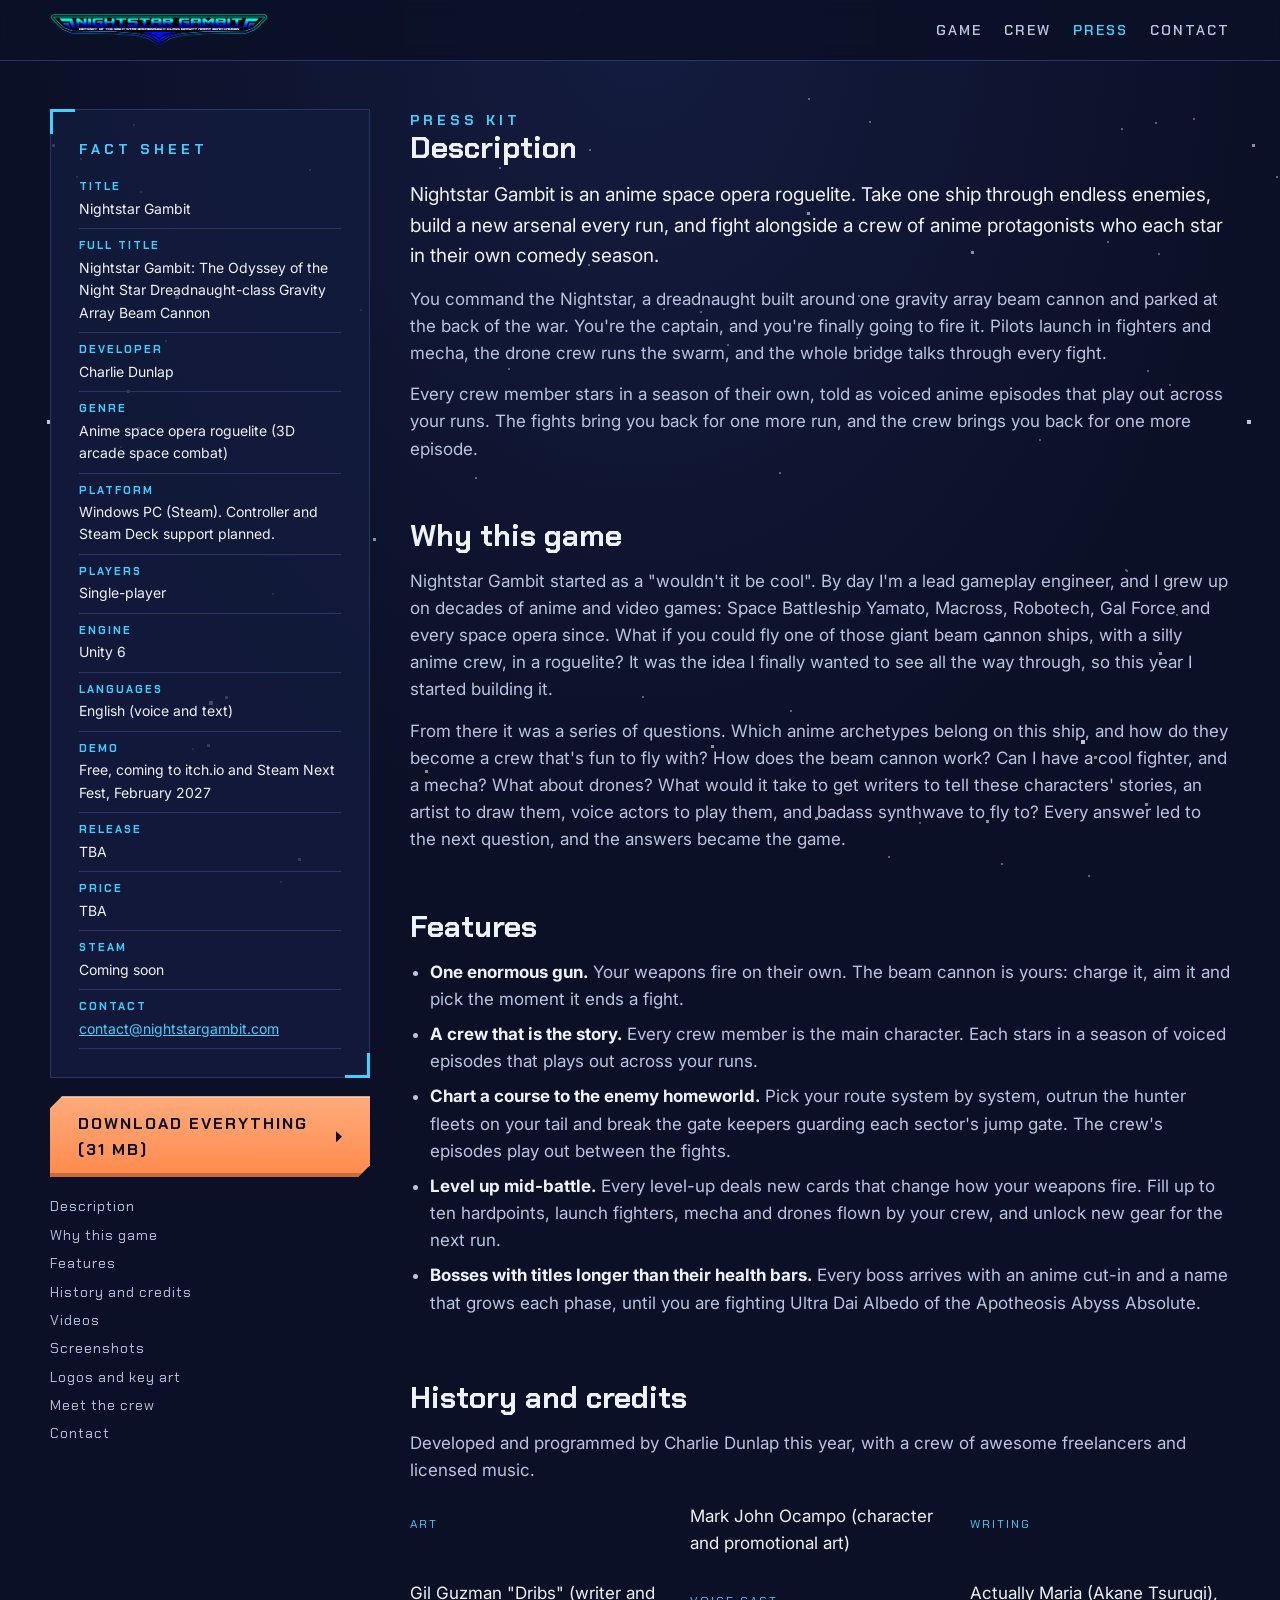
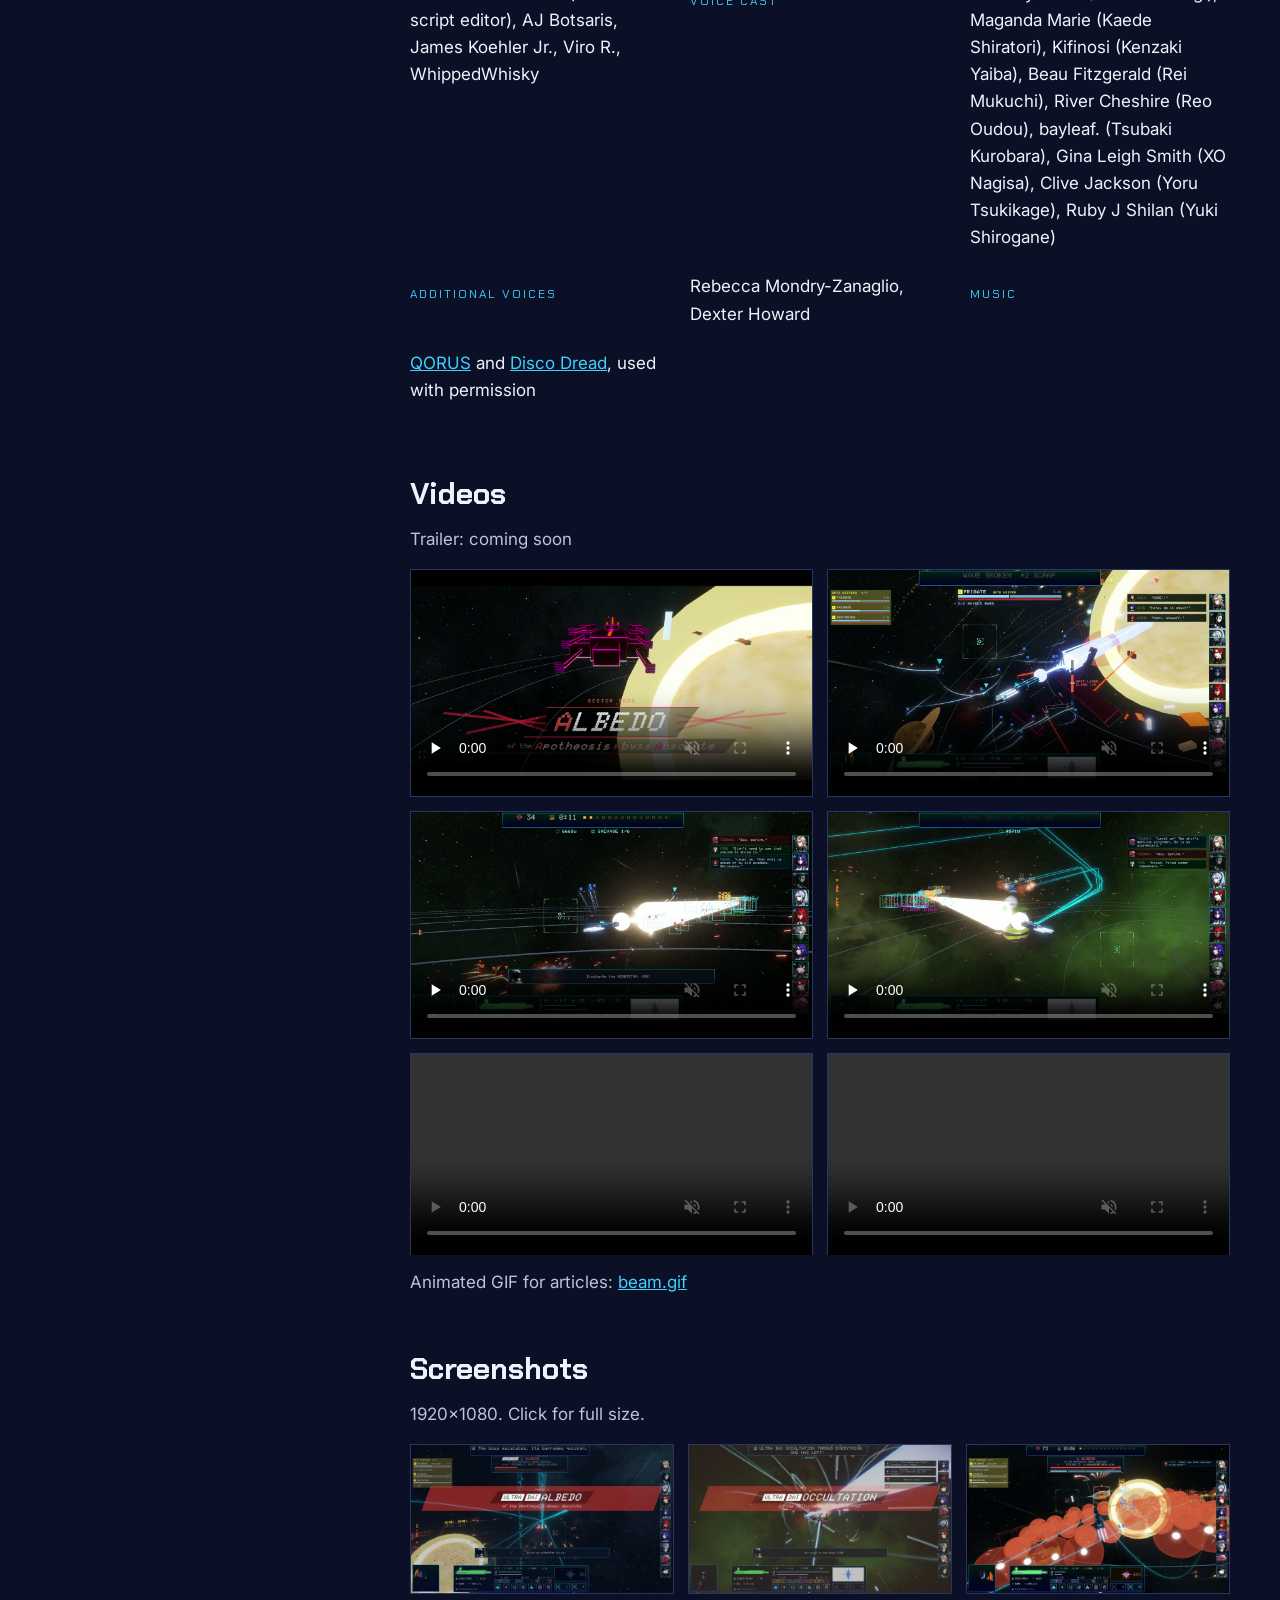
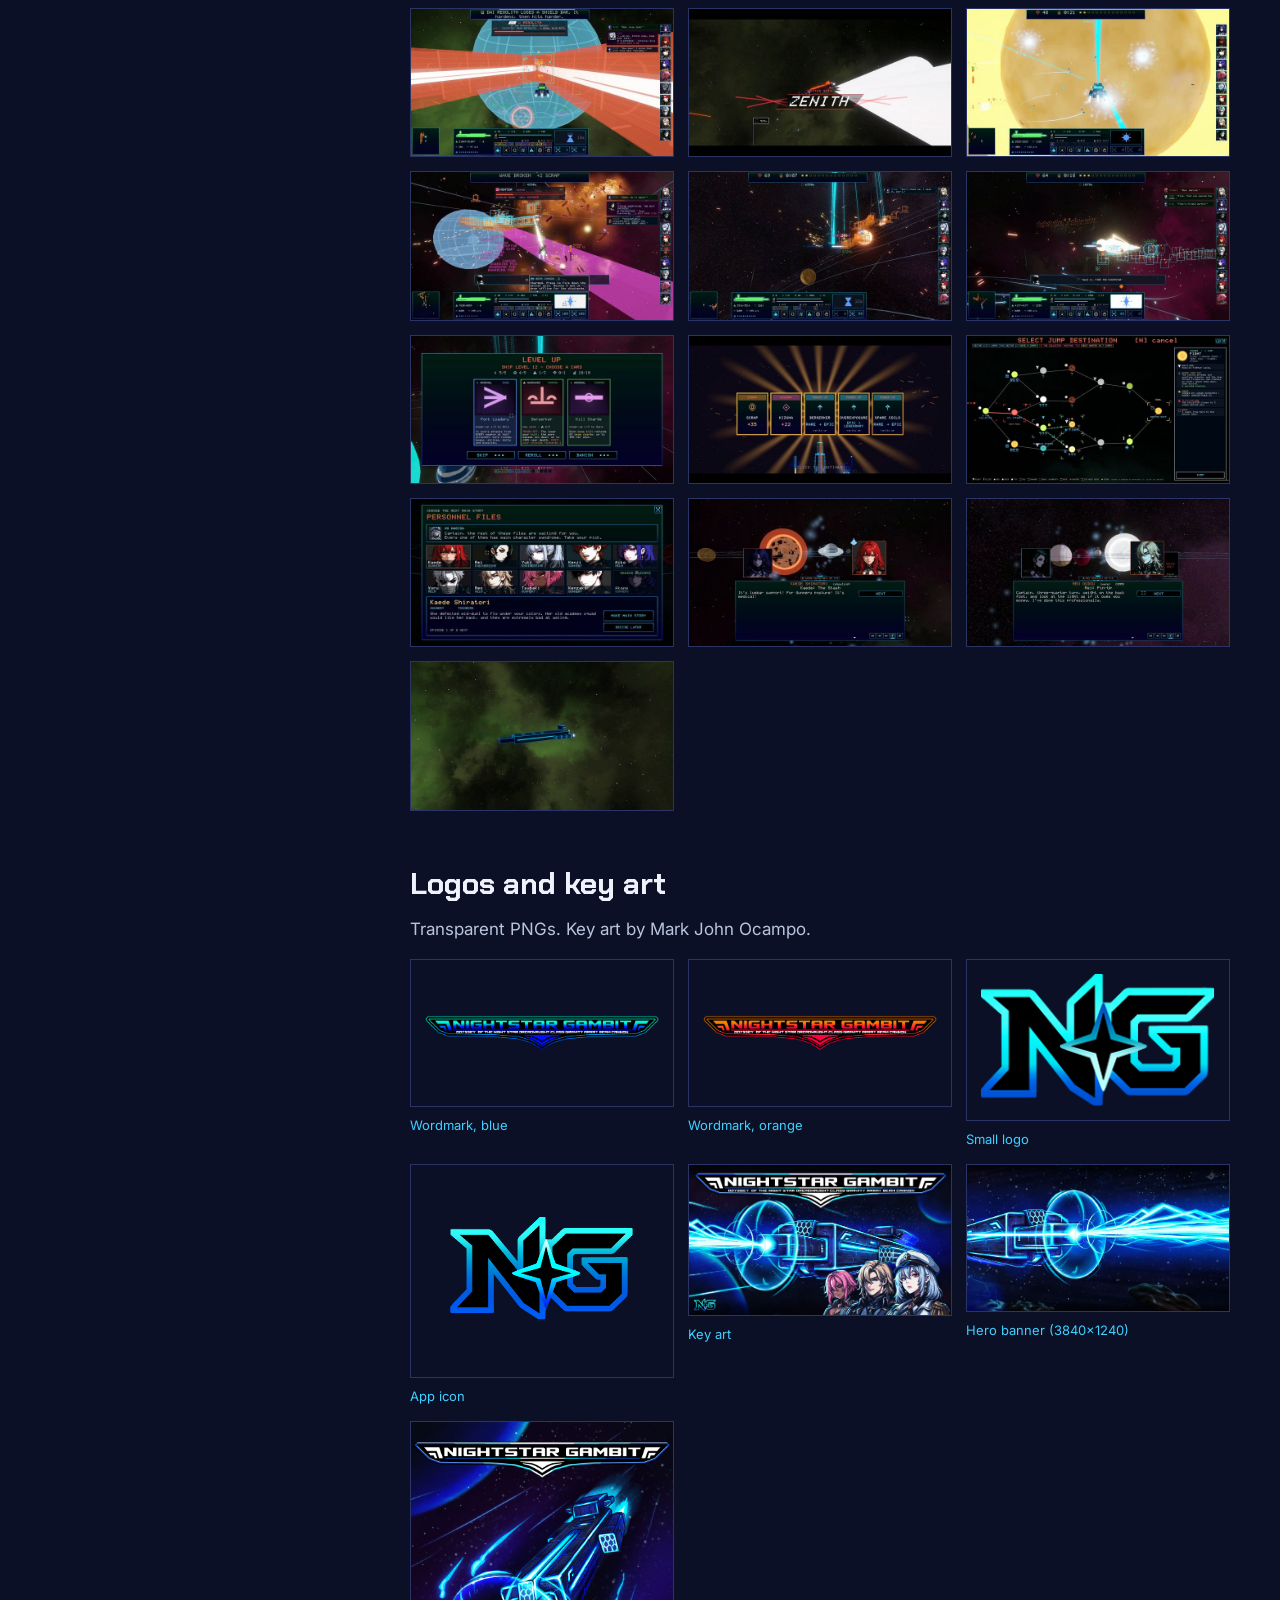
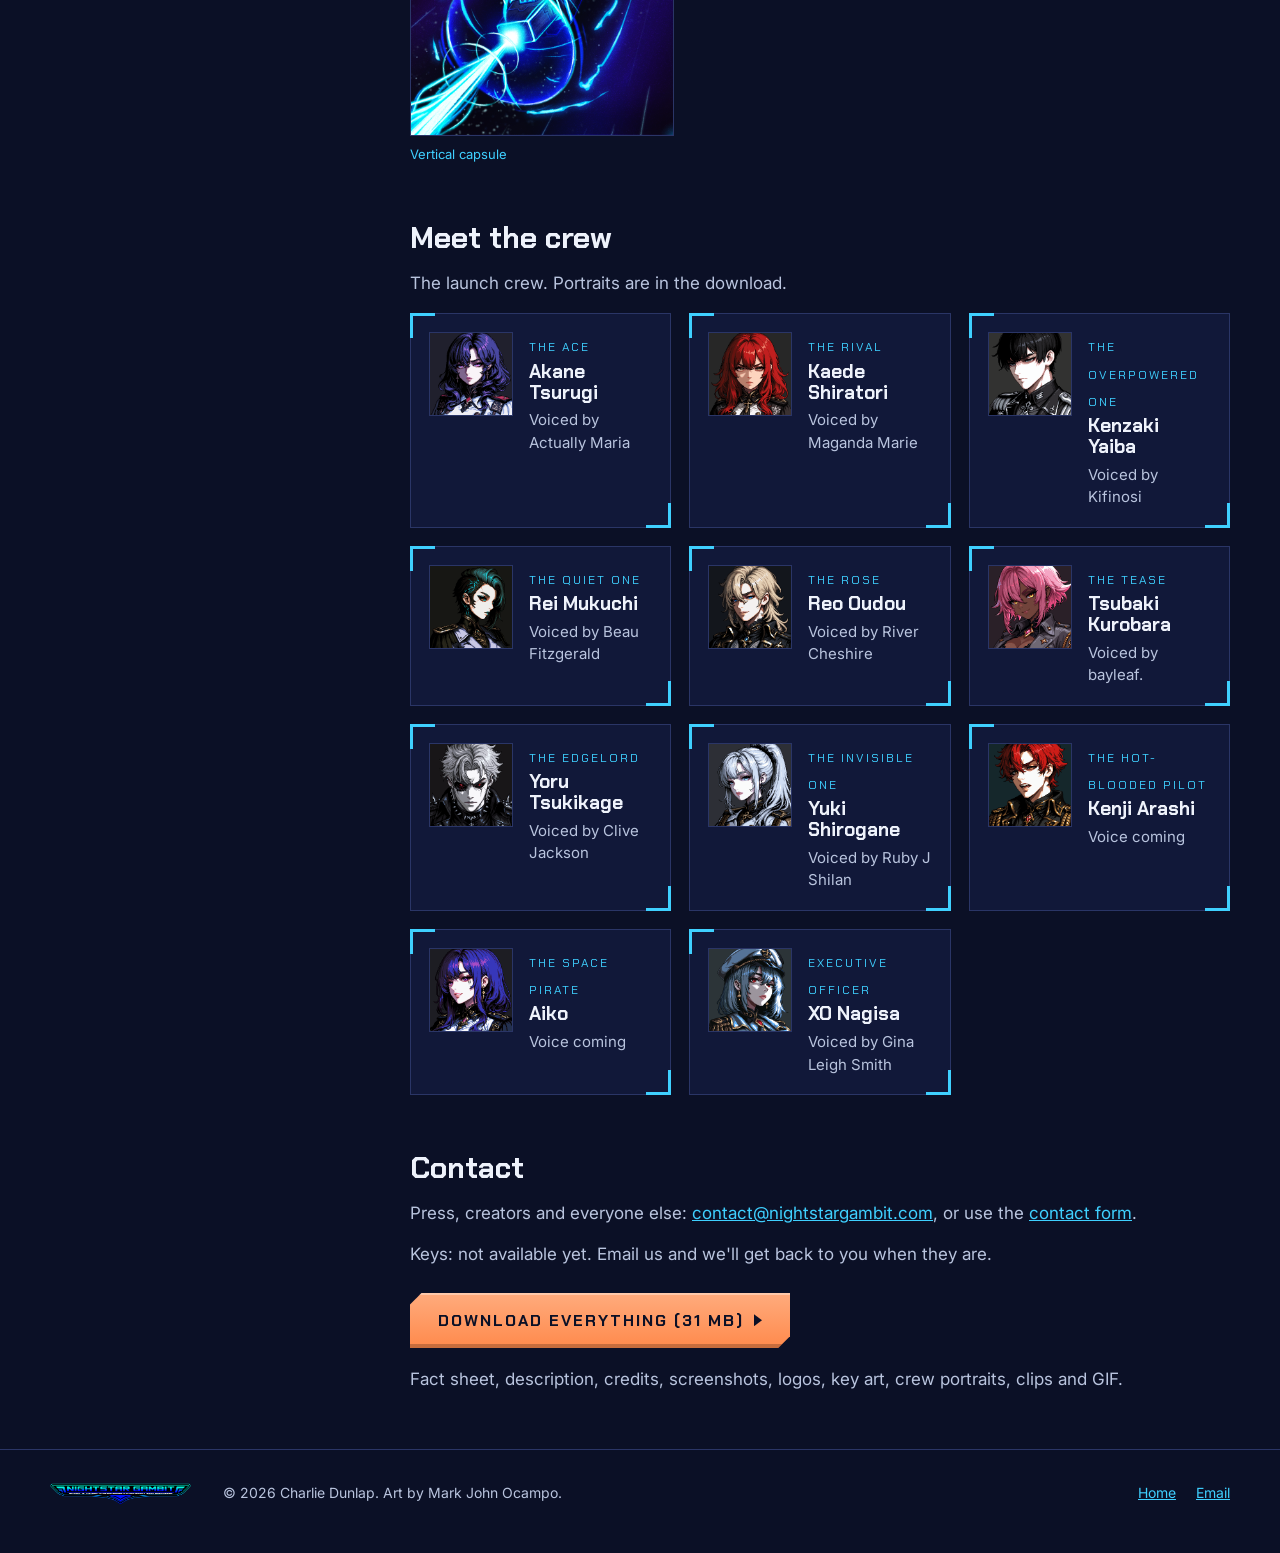
==== commit 1d162fa2: "Press kit: about the developer, no dates in the history Co-Authored-By: Claude Opus 5.5 <noreply@ant" ====
--- a/press/index.html
+++ b/press/index.html
@@ -72,7 +72,7 @@
 
     <section id="why">
       <h2>Why this game</h2>
-      <p>Nightstar Gambit started as a "wouldn't it be cool". I've been playing games for almost 40 years and watching anime for even longer: Space Battleship Yamato, Macross, Robotech, Gal Force and every space opera since. What if you could fly one of those giant beam cannon ships, with a silly anime crew, in a roguelite? I wanted to see if I could make it happen.</p>
+      <p>Nightstar Gambit started as a "wouldn't it be cool". By day I'm a lead gameplay engineer, and I grew up on decades of anime and video games: Space Battleship Yamato, Macross, Robotech, Gal Force and every space opera since. What if you could fly one of those giant beam cannon ships, with a silly anime crew, in a roguelite? It was the idea I finally wanted to see all the way through, so this year I started building it.</p>
       <p>From there it was a series of questions. Which anime archetypes belong on this ship, and how do they become a crew that's fun to fly with? How does the beam cannon work? Can I have a cool fighter, and a mecha? What about drones? What would it take to get writers to tell these characters' stories, an artist to draw them, voice actors to play them, and badass synthwave to fly to? Every answer led to the next question, and the answers became the game.</p>
     </section>
 
@@ -89,7 +89,7 @@
 
     <section id="history">
       <h2>History and credits</h2>
-      <p>Developed and programmed by Charlie Dunlap, with a crew of awesome freelancers and licensed music.</p>
+      <p>Developed and programmed by Charlie Dunlap this year, with a crew of awesome freelancers and licensed music.</p>
       <dl class="credits">
         <dt>Art</dt><dd>Mark John Ocampo (character and promotional art)</dd>
         <dt>Writing</dt><dd>Gil Guzman "Dribs" (writer and script editor), AJ Botsaris, James Koehler Jr., Viro R., WhippedWhisky</dd>
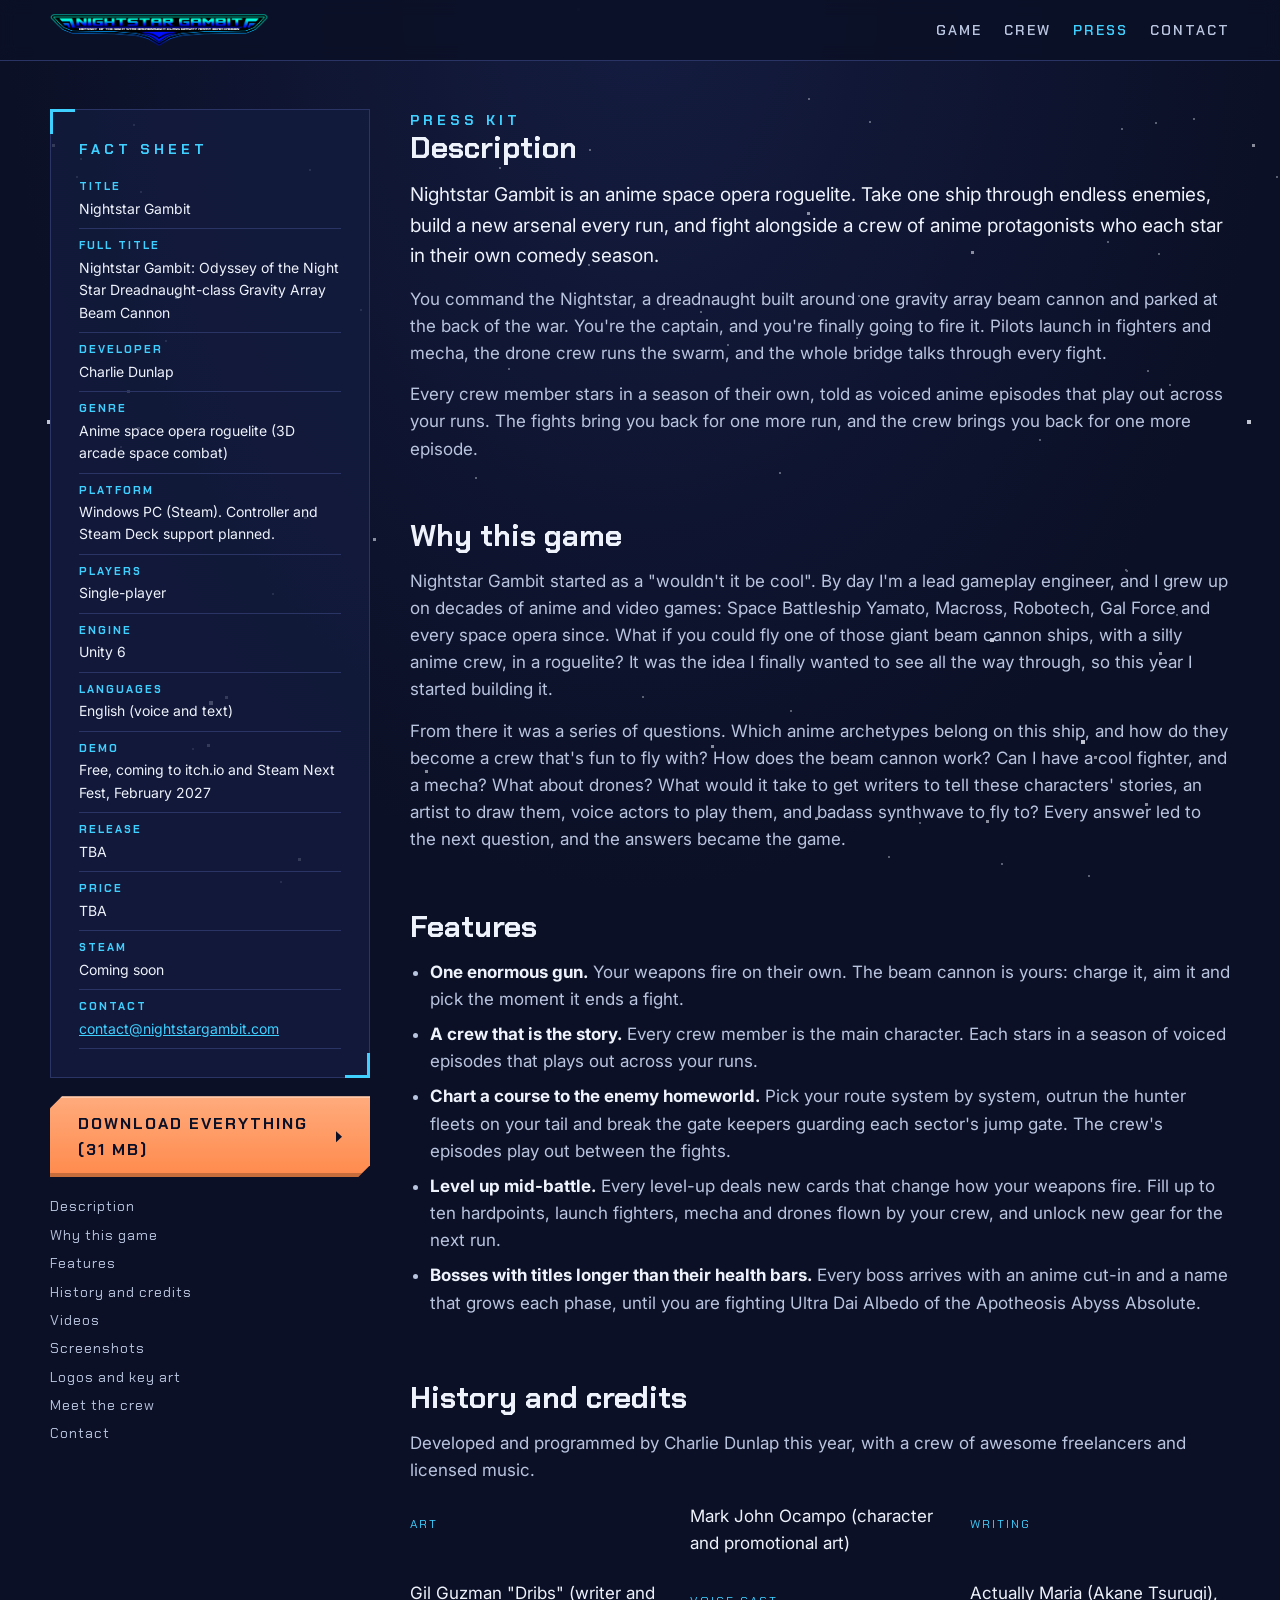
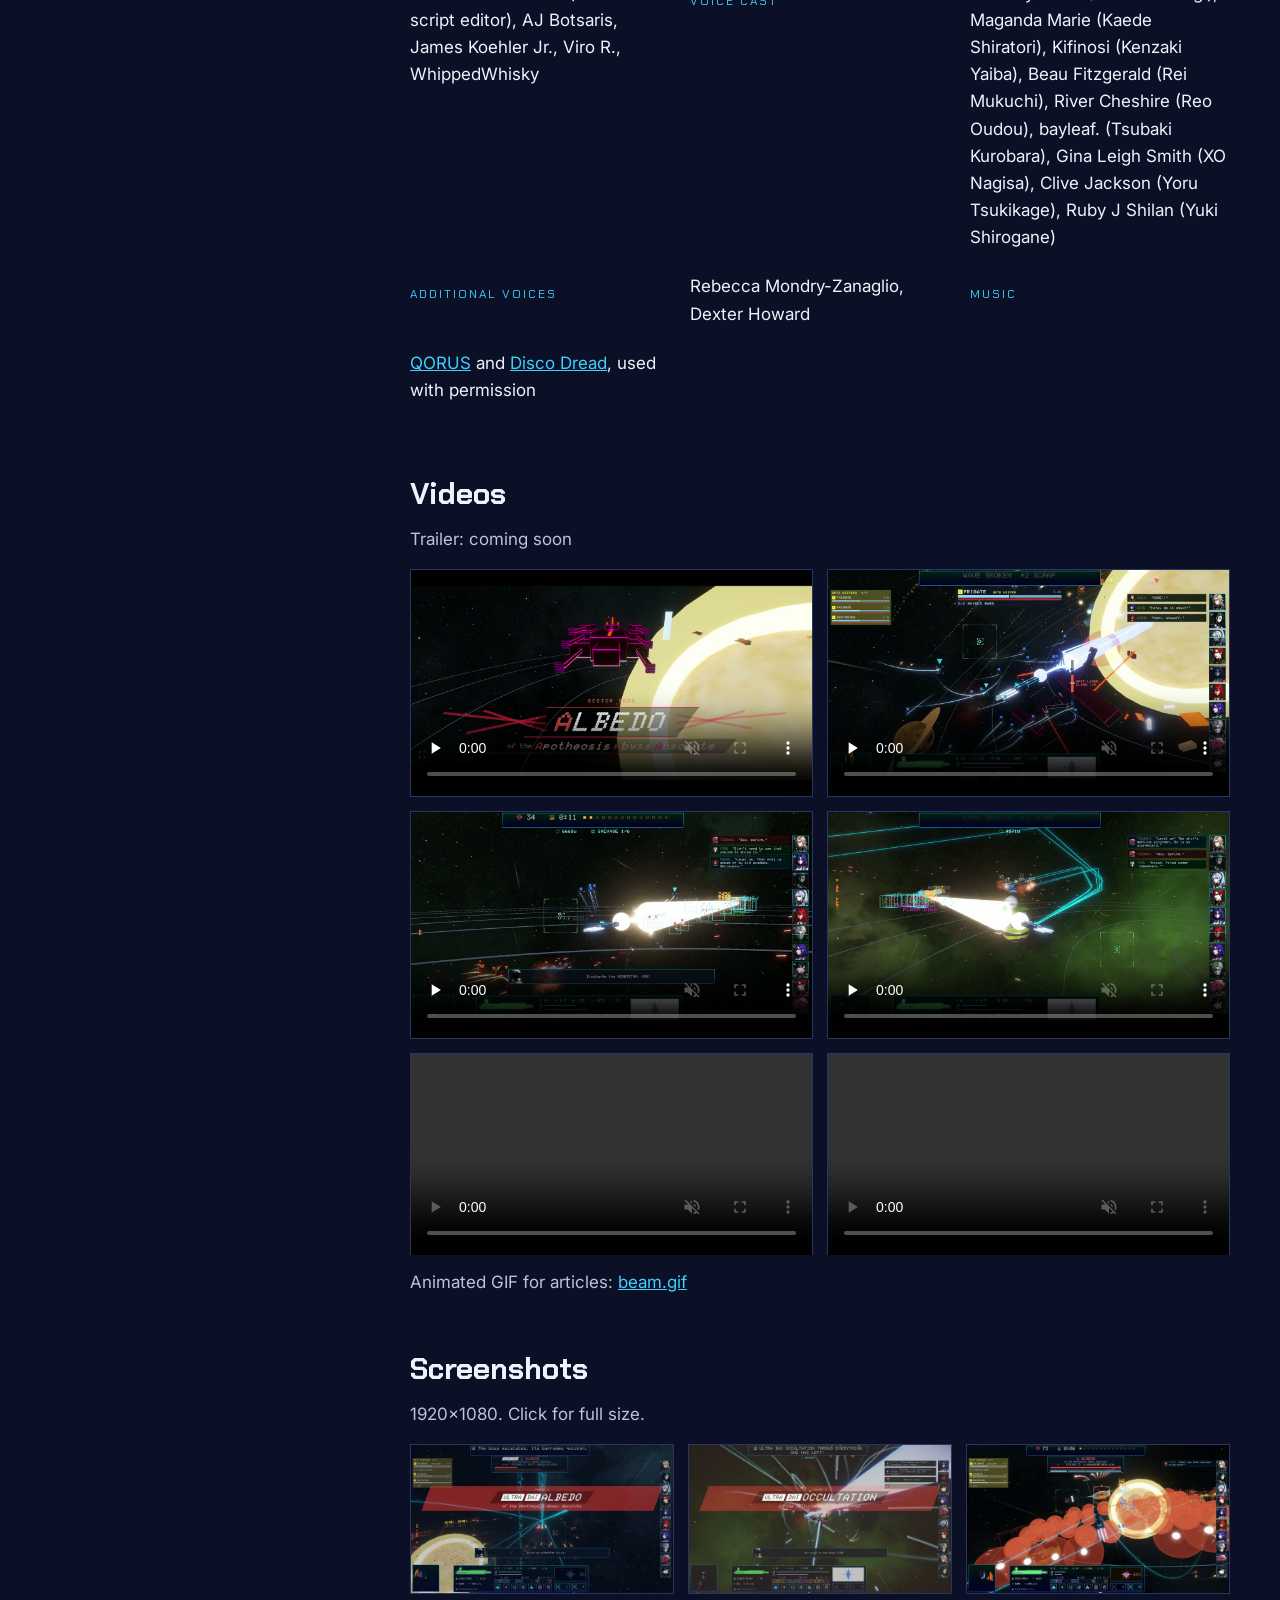
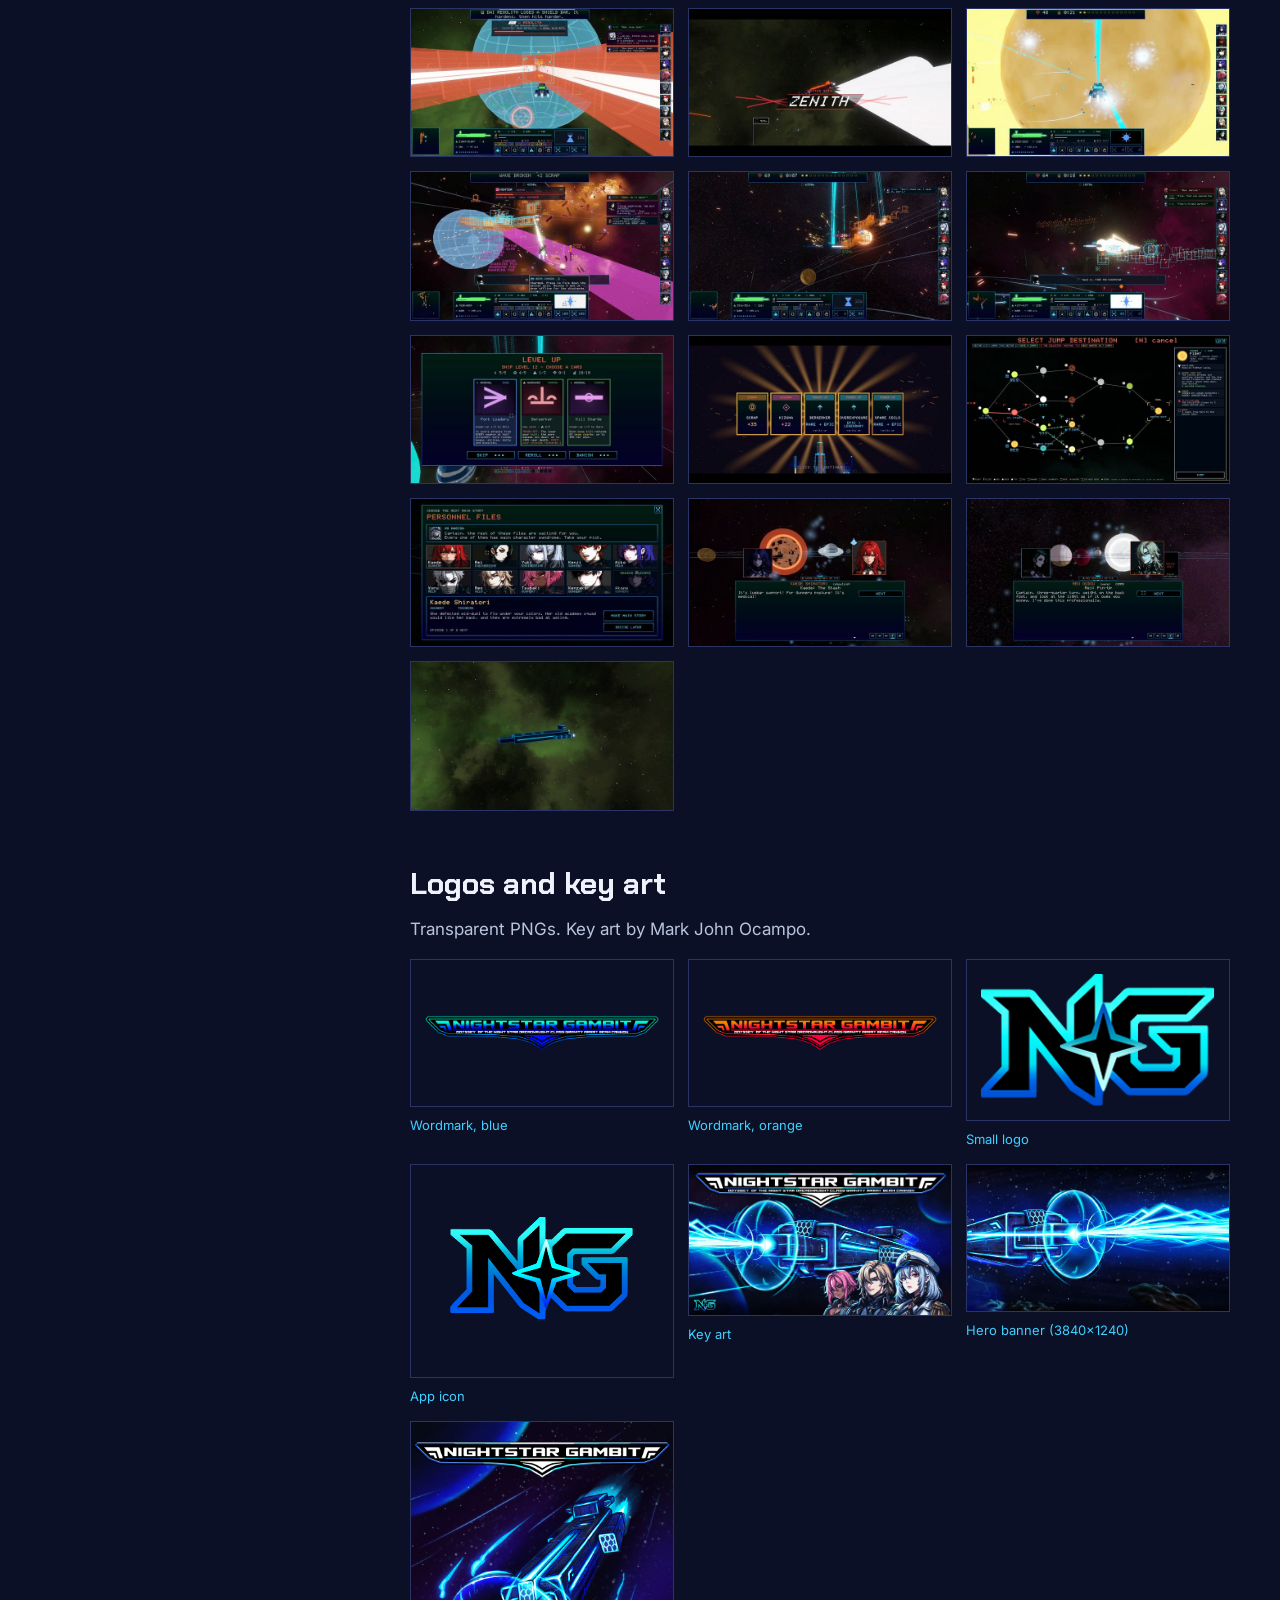
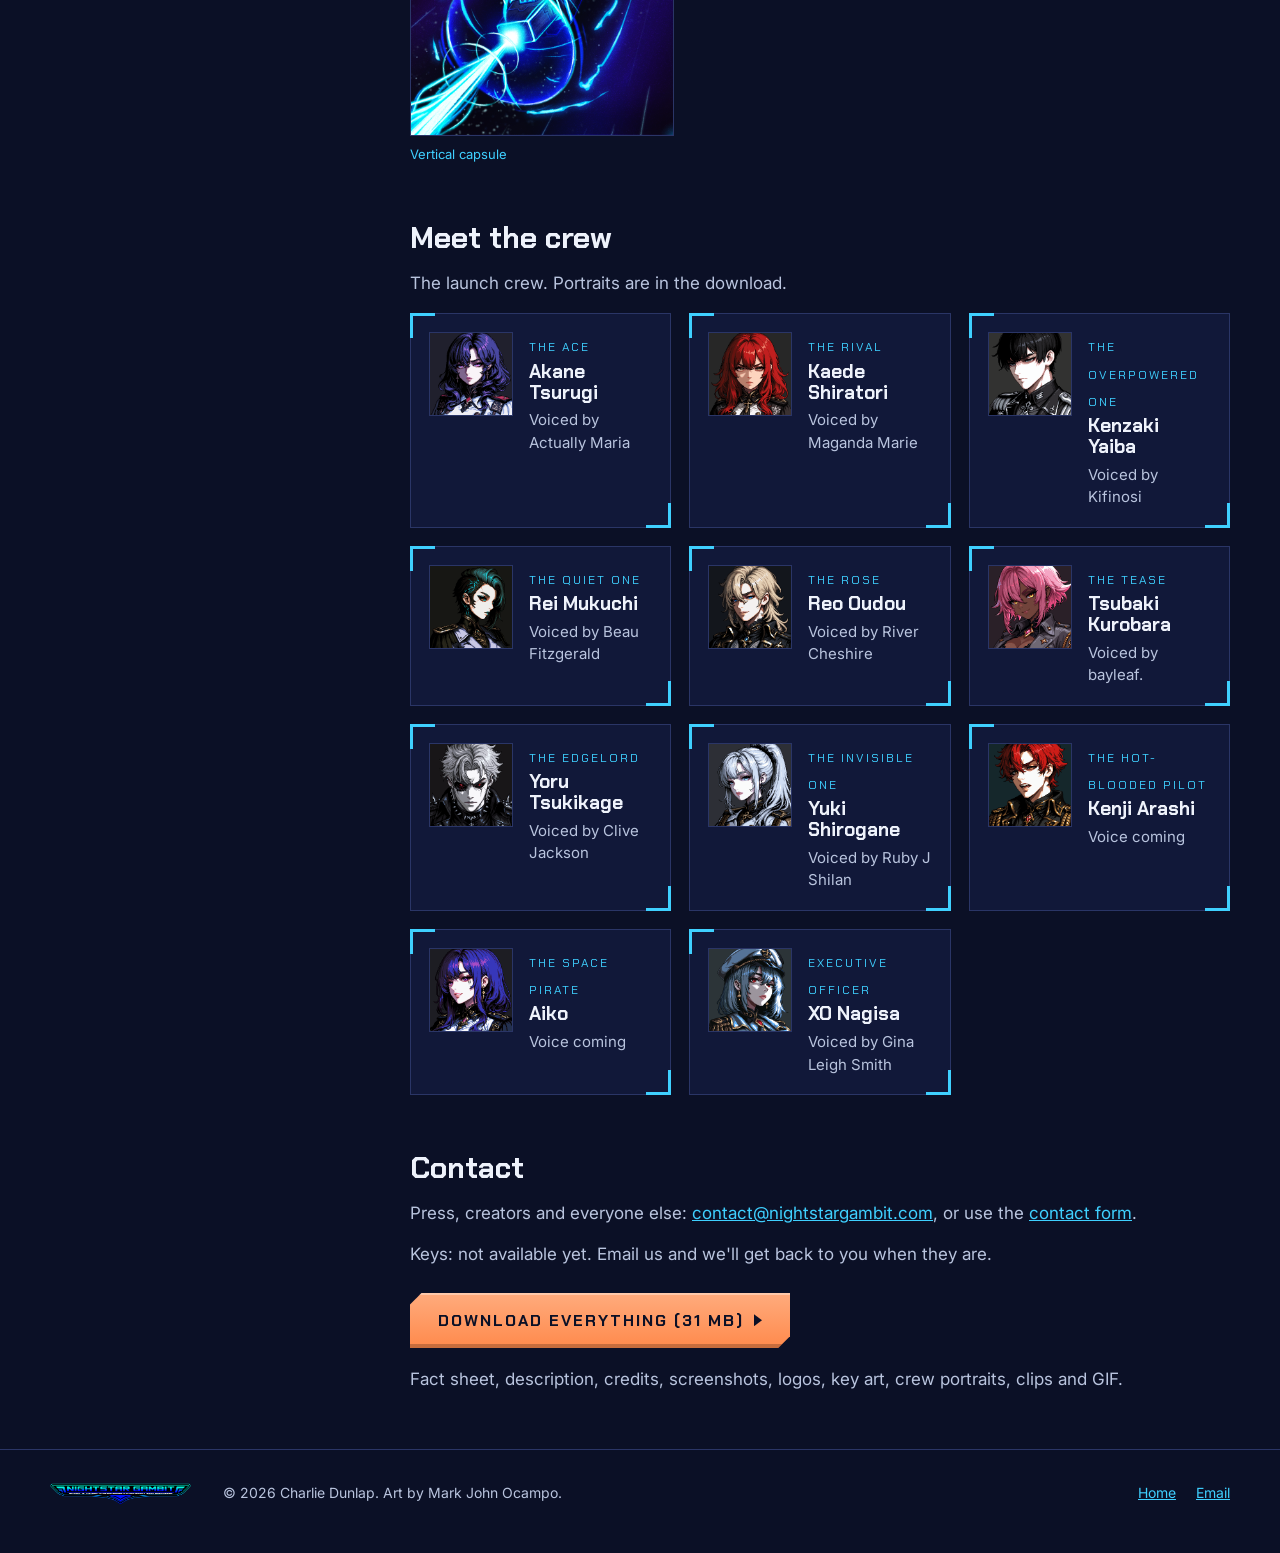
==== commit 2fa77d74: "Subtitle: Odyssey of the Night Star Dreadnaught-class Gravity Array Beam Cannon Co-Authored-By: Clau" ====
--- a/press/index.html
+++ b/press/index.html
@@ -33,7 +33,7 @@
       <p class="eyebrow" style="margin-bottom:10px">Fact sheet</p>
       <table class="facts">
         <tr><th>Title</th><td>Nightstar Gambit</td></tr>
-        <tr><th>Full title</th><td>Nightstar Gambit: The Odyssey of the Night Star Dreadnaught-class Gravity Array Beam Cannon</td></tr>
+        <tr><th>Full title</th><td>Nightstar Gambit: Odyssey of the Night Star Dreadnaught-class Gravity Array Beam Cannon</td></tr>
         <tr><th>Developer</th><td>Charlie Dunlap</td></tr>
         <tr><th>Genre</th><td>Anime space opera roguelite (3D arcade space combat)</td></tr>
         <tr><th>Platform</th><td>Windows PC (Steam). Controller and Steam Deck support planned.</td></tr>
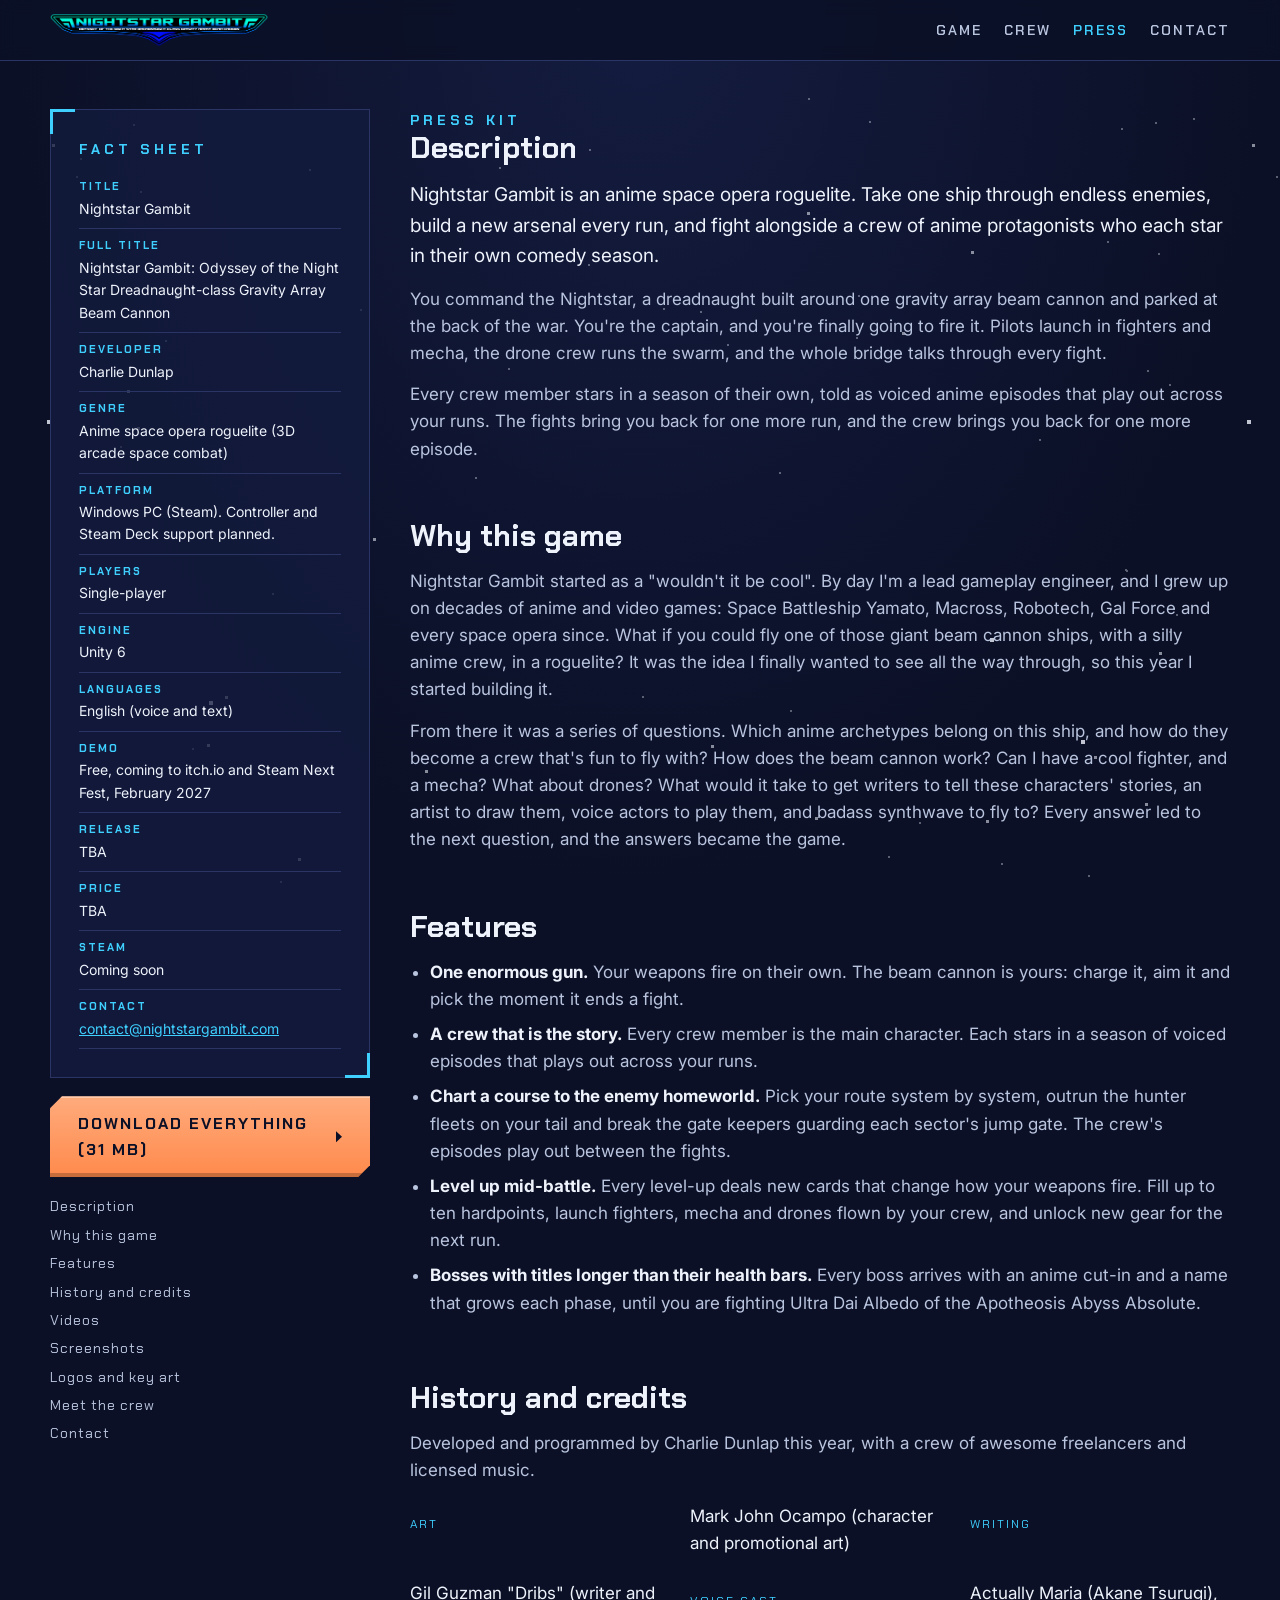
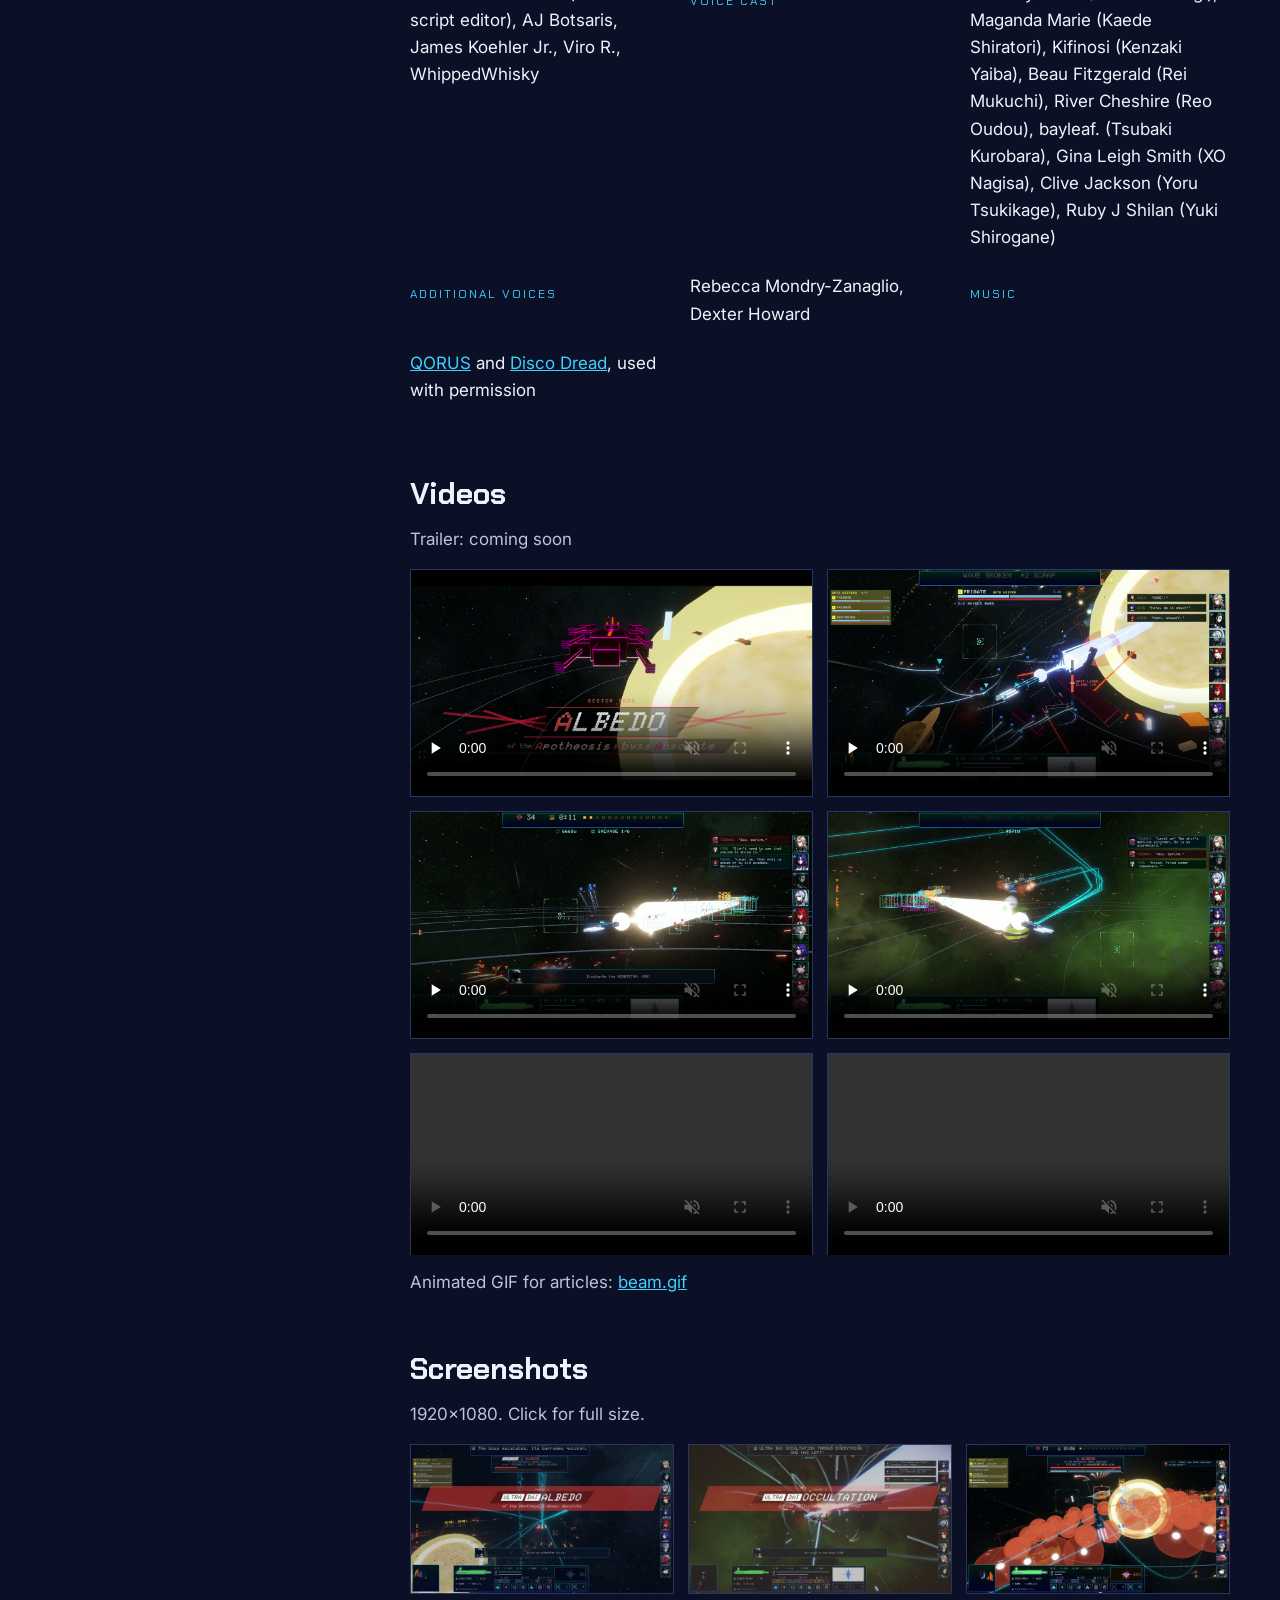
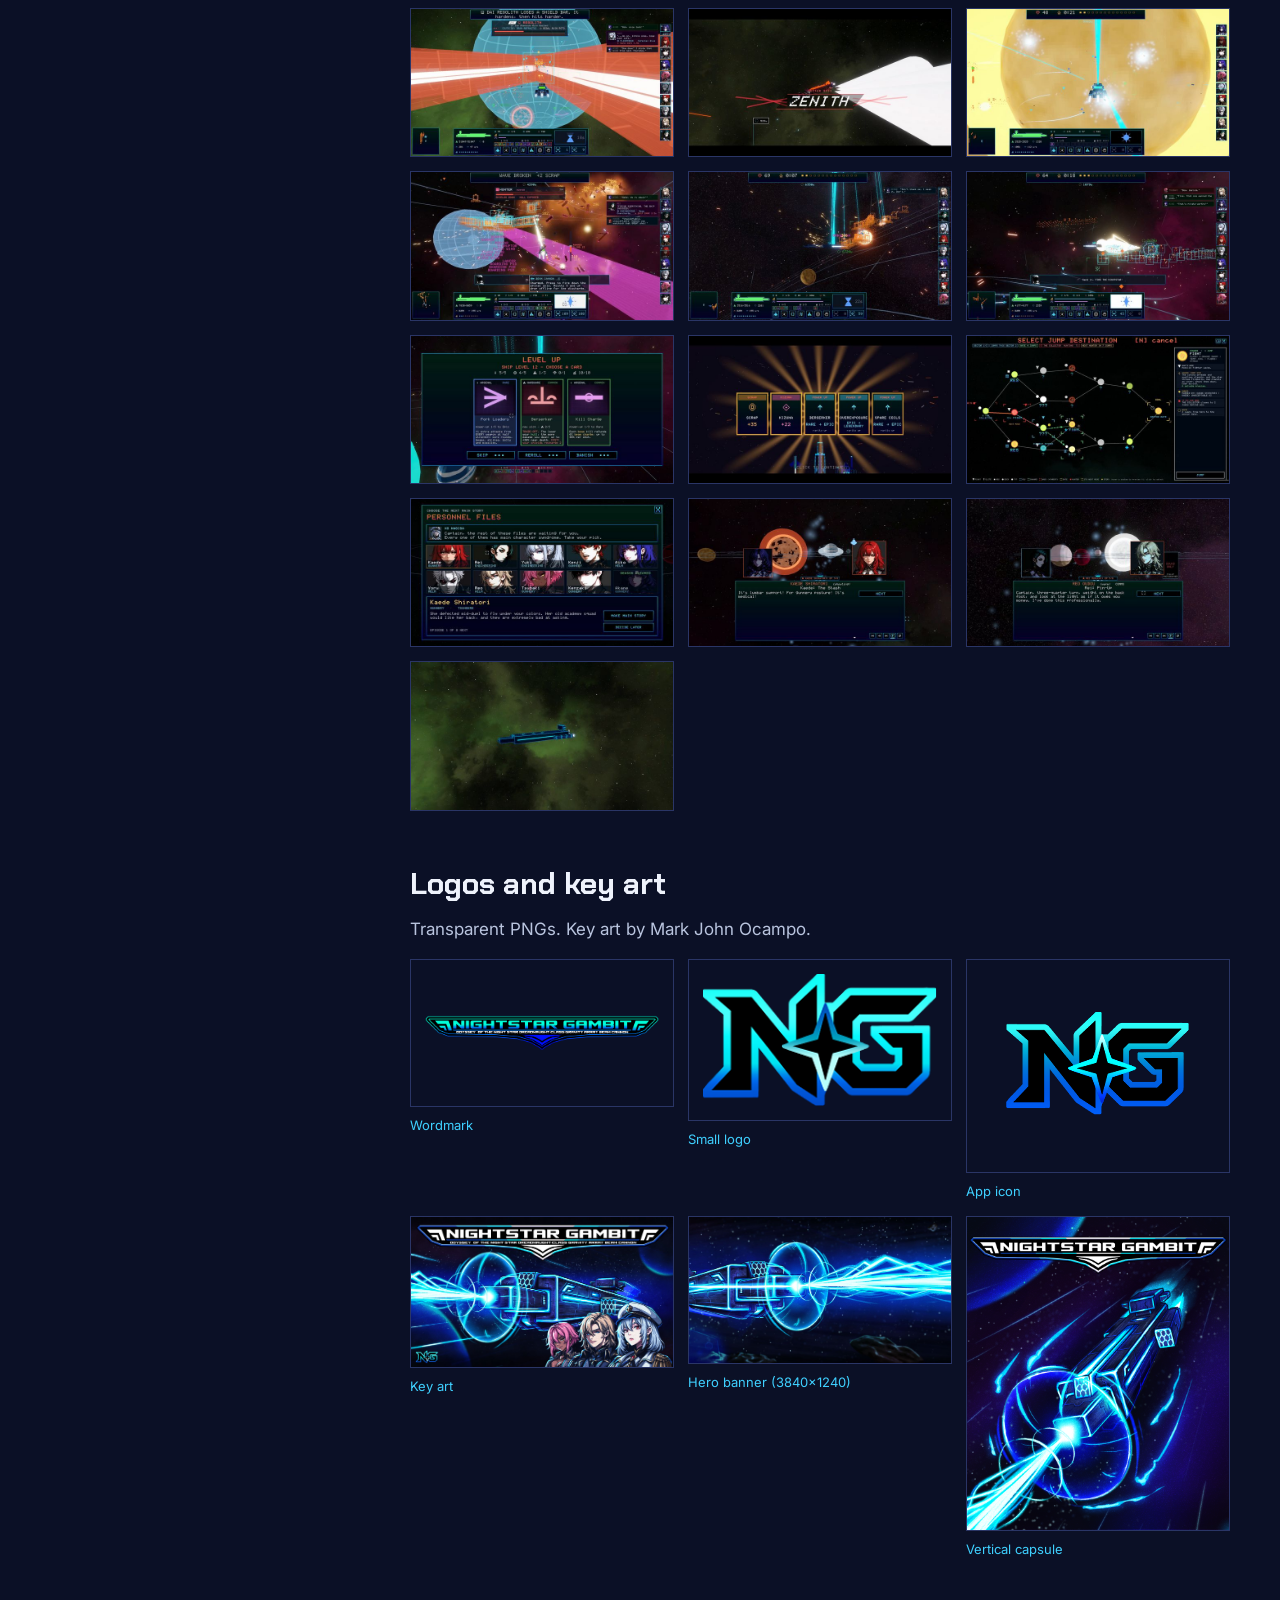
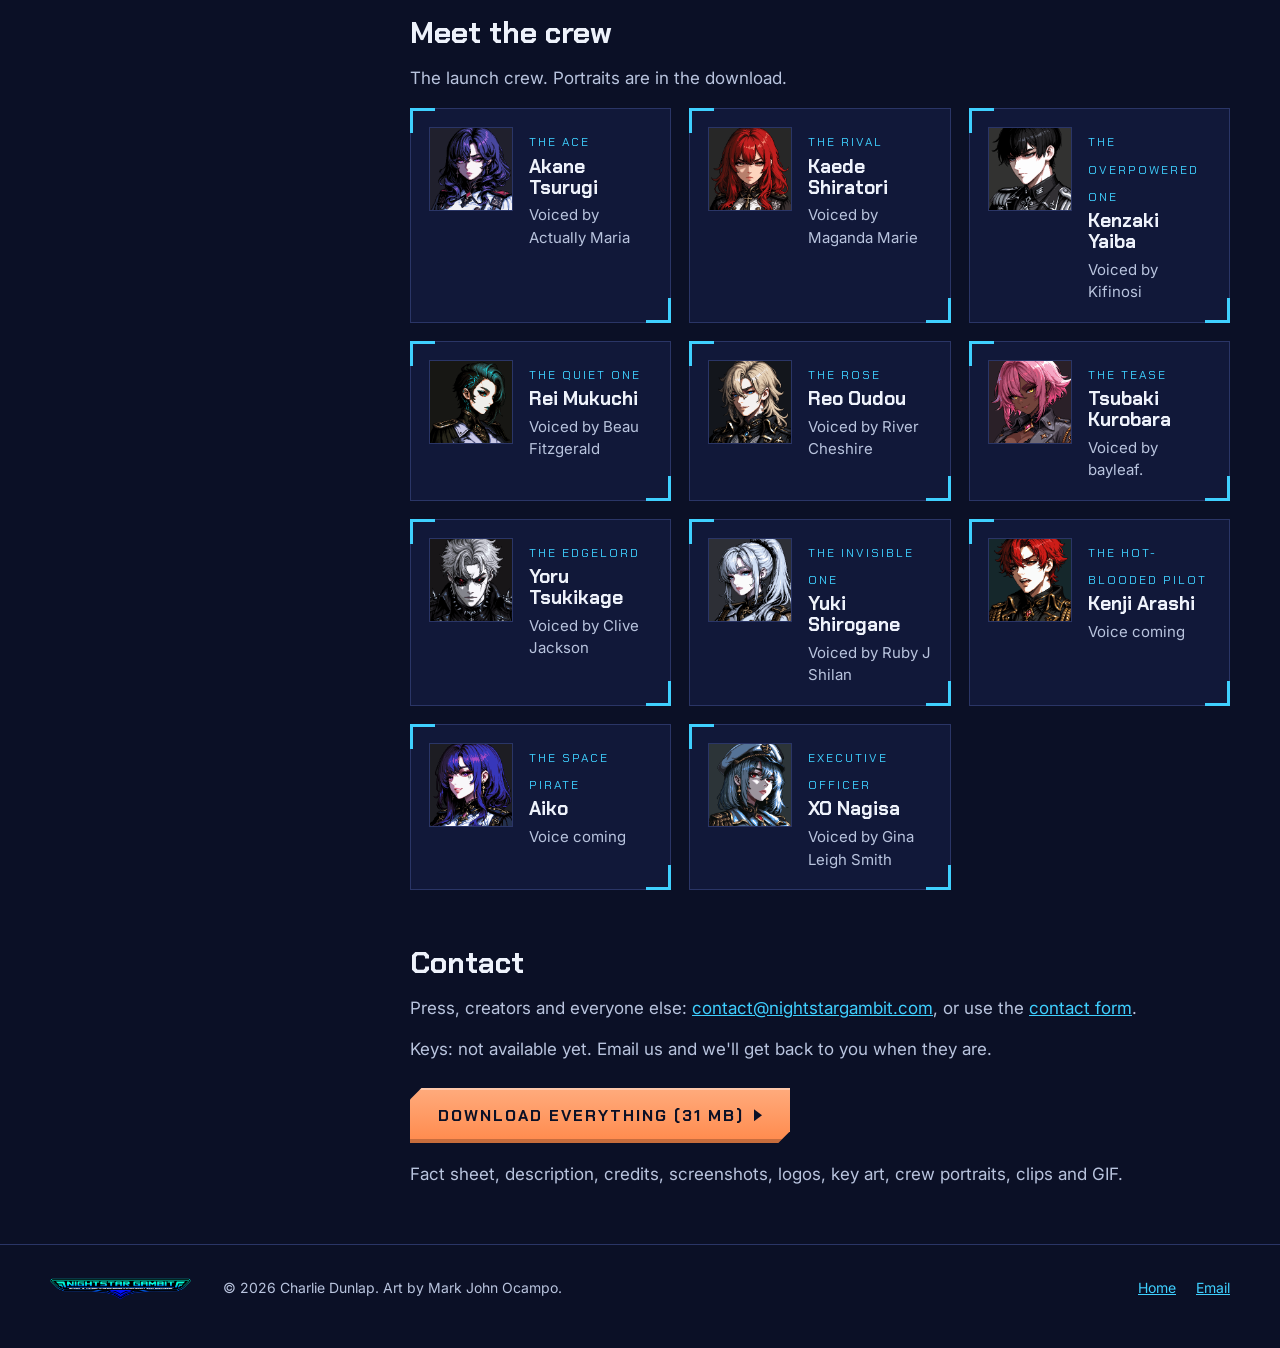
==== commit 9f449a2f: "New title wordmark (tightened, gradient letters); old orange variant removed Co-Authored-By: Claude " ====
--- a/press/index.html
+++ b/press/index.html
@@ -140,8 +140,7 @@
       <h2>Logos and key art</h2>
       <p style="margin-bottom:16px">Transparent PNGs. Key art by Mark John Ocampo.</p>
       <div class="logos">
-        <a href="../assets/full/nightstar_gambit_logo_blue.png" download><span class="tile"><img loading="lazy" src="../assets/full/nightstar_gambit_logo_blue.png" alt=""></span>Wordmark, blue</a>
-        <a href="../assets/full/nightstar_gambit_logo_orange.png" download><span class="tile"><img loading="lazy" src="../assets/full/nightstar_gambit_logo_orange.png" alt=""></span>Wordmark, orange</a>
+        <a href="../assets/full/nightstar_gambit_logo_blue.png" download><span class="tile"><img loading="lazy" src="../assets/full/nightstar_gambit_logo_blue.png" alt=""></span>Wordmark</a>
         <a href="../assets/full/nightstar_gambit_logo_small.png" download><span class="tile"><img loading="lazy" src="../assets/full/nightstar_gambit_logo_small.png" alt=""></span>Small logo</a>
         <a href="../assets/full/nightstar_gambit_icon.png" download><span class="tile"><img loading="lazy" src="../assets/full/nightstar_gambit_icon.png" alt=""></span>App icon</a>
         <a href="../assets/full/nightstar_gambit_key_art_1232x706.png" download><span class="tile" style="padding:0"><img loading="lazy" src="../assets/key_art.jpg" alt=""></span>Key art</a>
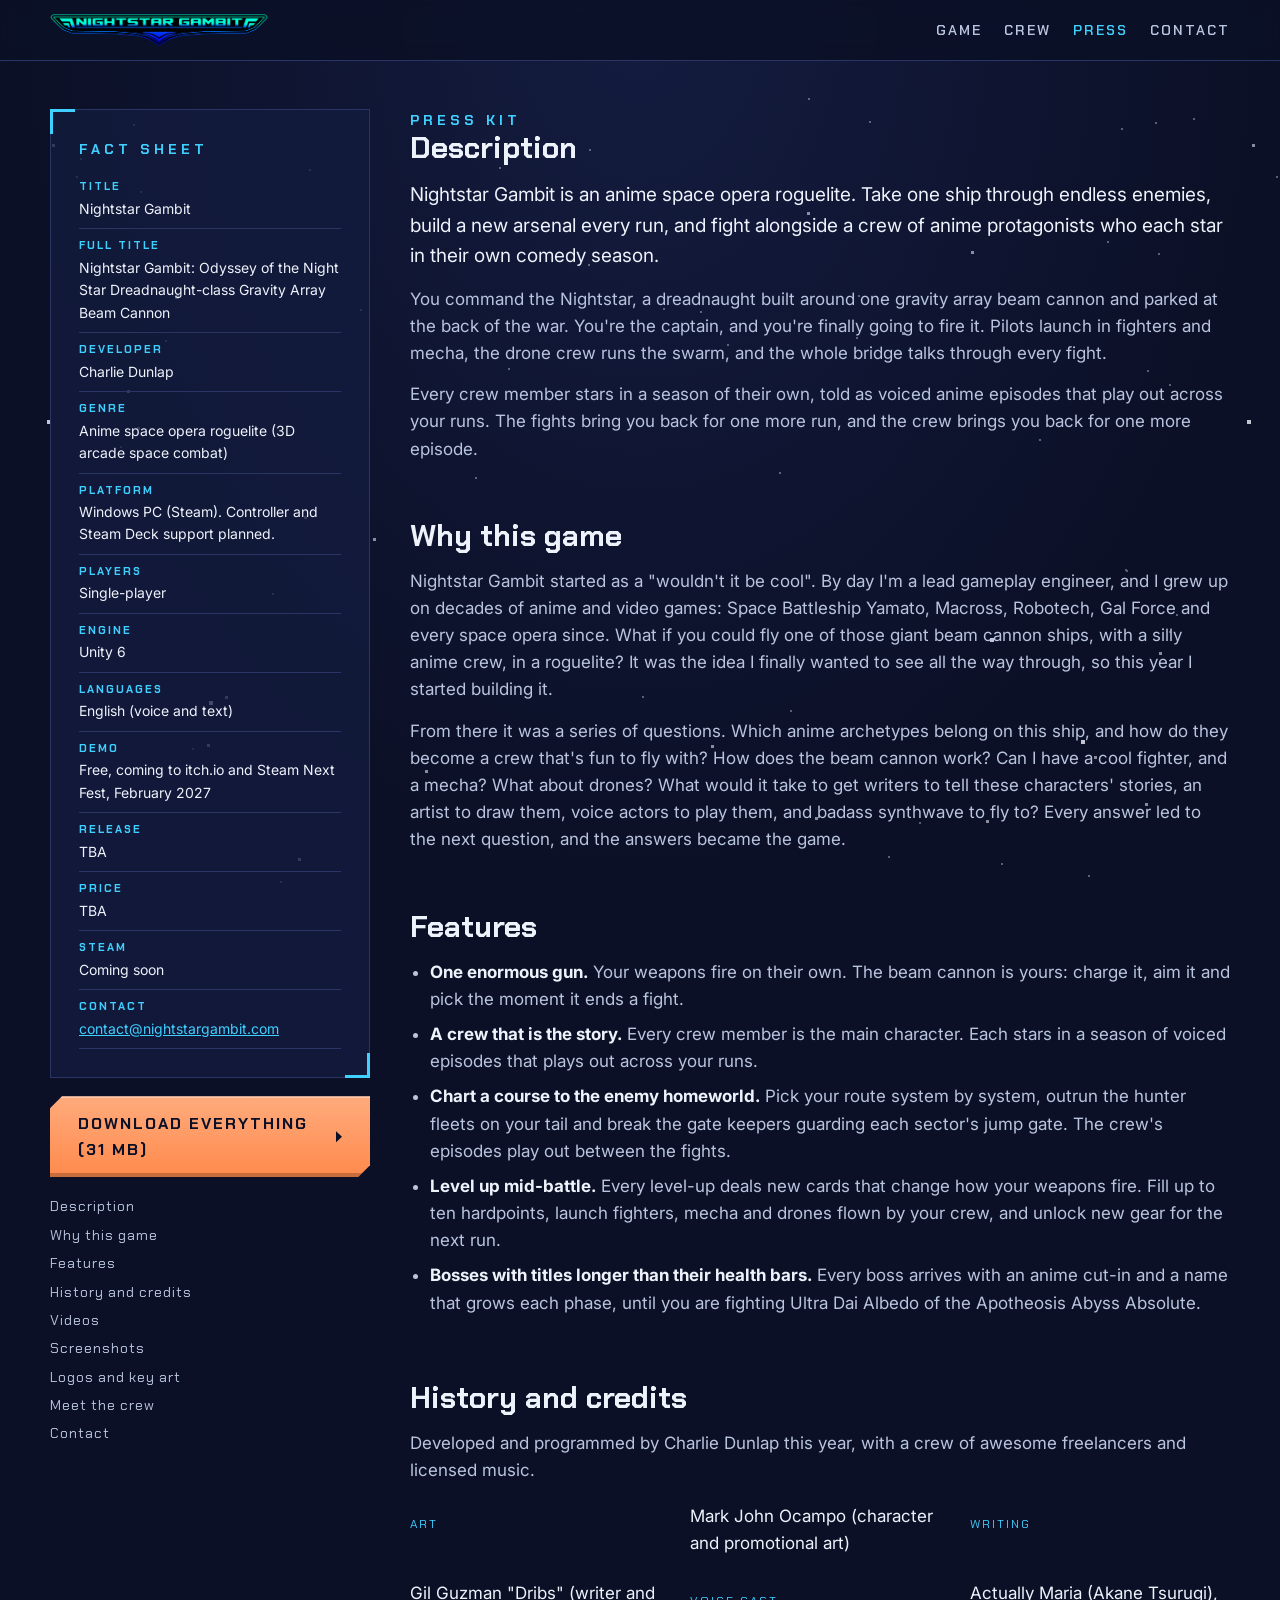
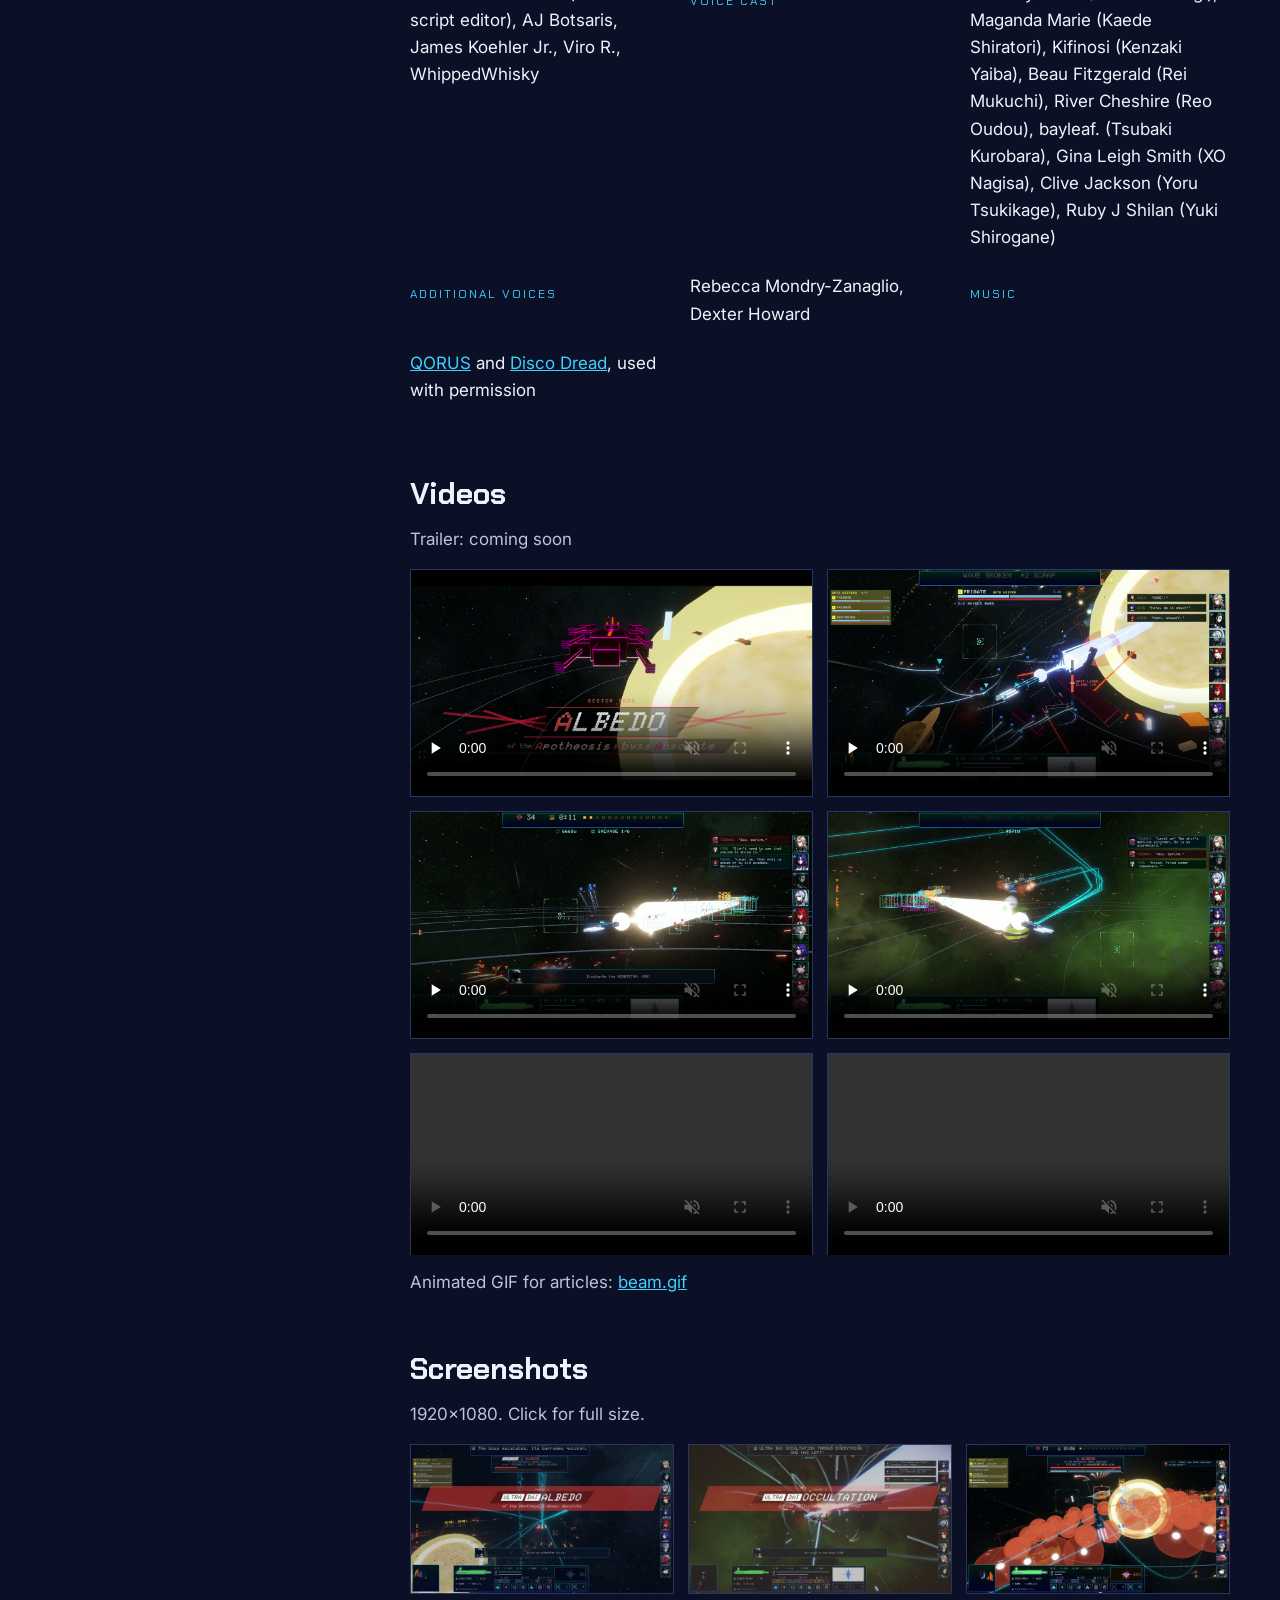
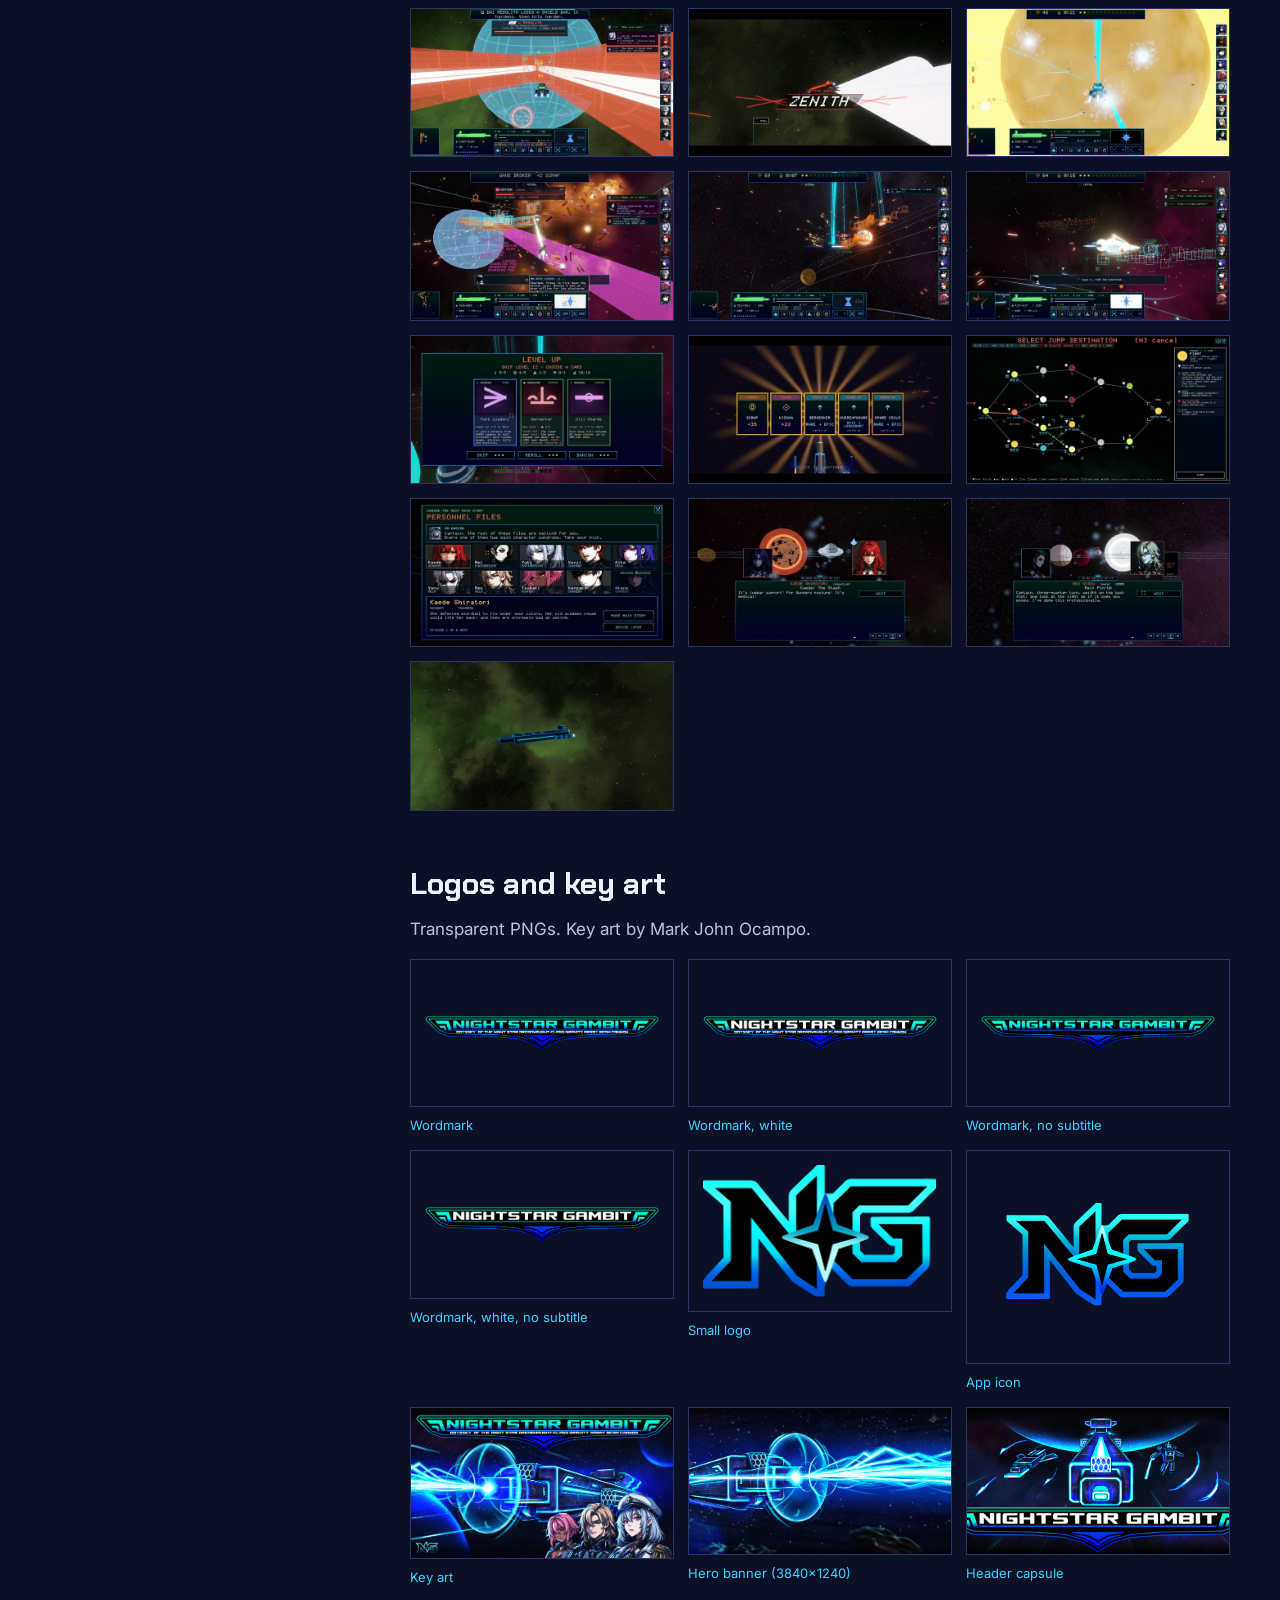
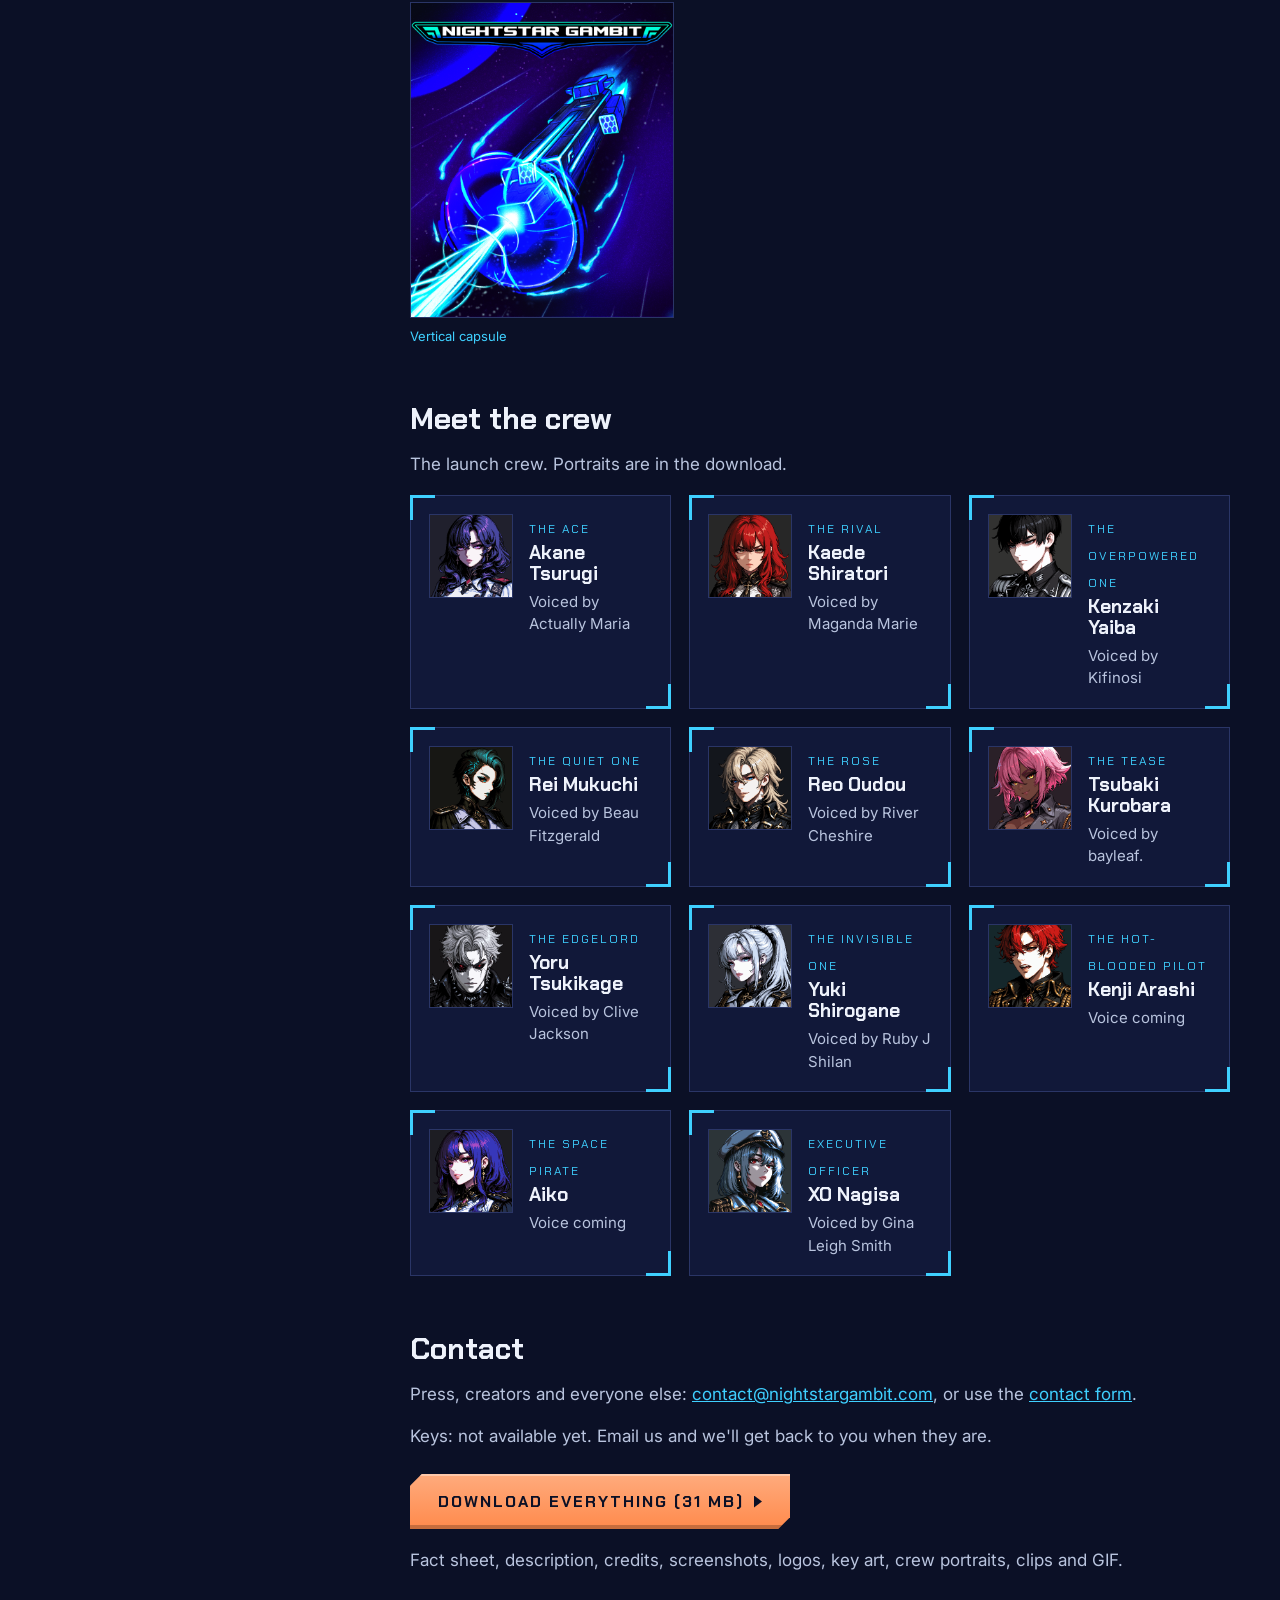
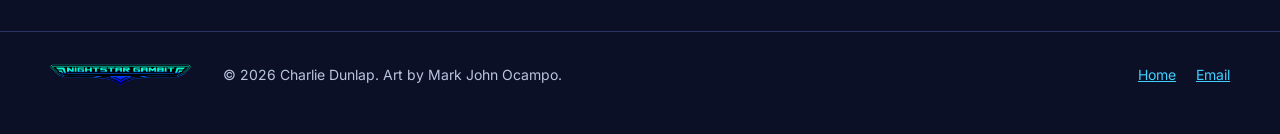
==== commit 8893eff8: "New key art with the title wordmark; four wordmark versions in the press kit Key art and vertical ca" ====
--- a/press/index.html
+++ b/press/index.html
@@ -1,191 +1,195 @@
-<!doctype html>
-<html lang="en">
-<head>
-<meta charset="utf-8">
-<meta name="viewport" content="width=device-width, initial-scale=1">
-<title>Press Kit · Nightstar Gambit</title>
-<meta name="description" content="Nightstar Gambit press kit: fact sheet, description, screenshots, logos, key art, crew and credits.">
-<meta property="og:title" content="Nightstar Gambit press kit">
-<meta property="og:image" content="https://nightstargambit.com/assets/key_art.jpg">
-<link rel="icon" href="../assets/icon.png">
-<link rel="preconnect" href="https://fonts.googleapis.com">
-<link rel="preconnect" href="https://fonts.gstatic.com" crossorigin>
-<link href="https://fonts.googleapis.com/css2?family=Chakra+Petch:wght@600;700&family=Inter:wght@400;600&display=swap" rel="stylesheet">
-<link rel="stylesheet" href="../css/site.css">
-</head>
-<body>
-
-<header class="bar">
-  <div class="wrap">
-    <a class="brand" href="../"><img src="../assets/logo_short.png" alt="Nightstar Gambit"></a>
-    <nav>
-      <a href="../#game">Game</a>
-      <a href="../#crew">Crew</a>
-      <a href="./" aria-current="page">Press</a>
-      <a href="../#contact">Contact</a>
-    </nav>
-  </div>
-</header>
-
-<div class="wrap press">
-  <aside>
-    <div class="hud">
-      <p class="eyebrow" style="margin-bottom:10px">Fact sheet</p>
-      <table class="facts">
-        <tr><th>Title</th><td>Nightstar Gambit</td></tr>
-        <tr><th>Full title</th><td>Nightstar Gambit: Odyssey of the Night Star Dreadnaught-class Gravity Array Beam Cannon</td></tr>
-        <tr><th>Developer</th><td>Charlie Dunlap</td></tr>
-        <tr><th>Genre</th><td>Anime space opera roguelite (3D arcade space combat)</td></tr>
-        <tr><th>Platform</th><td>Windows PC (Steam). Controller and Steam Deck support planned.</td></tr>
-        <tr><th>Players</th><td>Single-player</td></tr>
-        <tr><th>Engine</th><td>Unity 6</td></tr>
-        <tr><th>Languages</th><td>English (voice and text)</td></tr>
-        <tr><th>Demo</th><td>Free, coming to itch.io and Steam Next Fest, February 2027</td></tr>
-        <tr><th>Release</th><td>TBA</td></tr>
-        <tr><th>Price</th><td>TBA</td></tr>
-        <tr><th>Steam</th><td>Coming soon</td></tr>
-        <tr><th>Contact</th><td><a href="mailto:contact@nightstargambit.com">contact@nightstargambit.com</a></td></tr>
-      </table>
-    </div>
-    <a class="btn primary" href="Nightstar_Gambit_Press_Kit.zip" download>Download everything (31 MB)</a>
-    <nav class="toc">
-      <a href="#description">Description</a>
-      <a href="#why">Why this game</a>
-      <a href="#features">Features</a>
-      <a href="#history">History and credits</a>
-      <a href="#videos">Videos</a>
-      <a href="#images">Screenshots</a>
-      <a href="#art">Logos and key art</a>
-      <a href="#crew">Meet the crew</a>
-      <a href="#contact">Contact</a>
-    </nav>
-  </aside>
-
-  <main>
-    <section id="description">
-      <p class="eyebrow">Press kit</p>
-      <h2>Description</h2>
-      <p style="color:var(--paper);font-size:19px">Nightstar Gambit is an anime space opera roguelite. Take one ship through endless enemies, build a new arsenal every run, and fight alongside a crew of anime protagonists who each star in their own comedy season.</p>
-      <p>You command the Nightstar, a dreadnaught built around one gravity array beam cannon and parked at the back of the war. You're the captain, and you're finally going to fire it. Pilots launch in fighters and mecha, the drone crew runs the swarm, and the whole bridge talks through every fight.</p>
-      <p>Every crew member stars in a season of their own, told as voiced anime episodes that play out across your runs. The fights bring you back for one more run, and the crew brings you back for one more episode.</p>
-    </section>
-
-    <section id="why">
-      <h2>Why this game</h2>
-      <p>Nightstar Gambit started as a "wouldn't it be cool". By day I'm a lead gameplay engineer, and I grew up on decades of anime and video games: Space Battleship Yamato, Macross, Robotech, Gal Force and every space opera since. What if you could fly one of those giant beam cannon ships, with a silly anime crew, in a roguelite? It was the idea I finally wanted to see all the way through, so this year I started building it.</p>
-      <p>From there it was a series of questions. Which anime archetypes belong on this ship, and how do they become a crew that's fun to fly with? How does the beam cannon work? Can I have a cool fighter, and a mecha? What about drones? What would it take to get writers to tell these characters' stories, an artist to draw them, voice actors to play them, and badass synthwave to fly to? Every answer led to the next question, and the answers became the game.</p>
-    </section>
-
-    <section id="features">
-      <h2>Features</h2>
-      <ul>
-        <li><strong>One enormous gun.</strong> Your weapons fire on their own. The beam cannon is yours: charge it, aim it and pick the moment it ends a fight.</li>
-        <li><strong>A crew that is the story.</strong> Every crew member is the main character. Each stars in a season of voiced episodes that plays out across your runs.</li>
-        <li><strong>Chart a course to the enemy homeworld.</strong> Pick your route system by system, outrun the hunter fleets on your tail and break the gate keepers guarding each sector's jump gate. The crew's episodes play out between the fights.</li>
-        <li><strong>Level up mid-battle.</strong> Every level-up deals new cards that change how your weapons fire. Fill up to ten hardpoints, launch fighters, mecha and drones flown by your crew, and unlock new gear for the next run.</li>
-        <li><strong>Bosses with titles longer than their health bars.</strong> Every boss arrives with an anime cut-in and a name that grows each phase, until you are fighting Ultra Dai Albedo of the Apotheosis Abyss Absolute.</li>
-      </ul>
-    </section>
-
-    <section id="history">
-      <h2>History and credits</h2>
-      <p>Developed and programmed by Charlie Dunlap this year, with a crew of awesome freelancers and licensed music.</p>
-      <dl class="credits">
-        <dt>Art</dt><dd>Mark John Ocampo (character and promotional art)</dd>
-        <dt>Writing</dt><dd>Gil Guzman "Dribs" (writer and script editor), AJ Botsaris, James Koehler Jr., Viro R., WhippedWhisky</dd>
-        <dt>Voice cast</dt><dd>Actually Maria (Akane Tsurugi), Maganda Marie (Kaede Shiratori), Kifinosi (Kenzaki Yaiba), Beau Fitzgerald (Rei Mukuchi), River Cheshire (Reo Oudou), bayleaf. (Tsubaki Kurobara), Gina Leigh Smith (XO Nagisa), Clive Jackson (Yoru Tsukikage), Ruby J Shilan (Yuki Shirogane)</dd>
-        <dt>Additional voices</dt><dd>Rebecca Mondry-Zanaglio, Dexter Howard</dd>
-        <dt>Music</dt><dd><a href="https://www.qorus-music.com" rel="noopener">QORUS</a> and <a href="https://discodread.com" rel="noopener">Disco Dread</a>, used with permission</dd>
-      </dl>
-    </section>
-
-    <section id="videos">
-      <h2>Videos</h2>
-      <p style="margin-bottom:16px">Trailer: coming soon</p>
-      <div class="videos">
-        <video src="../assets/video/boss_intro.mp4" poster="../assets/video/boss_intro.jpg" controls muted loop playsinline preload="none"></video>
-        <video src="../assets/video/boss_dive_kill.mp4" poster="../assets/video/boss_dive_kill.jpg" controls muted loop playsinline preload="none"></video>
-        <video src="../assets/video/beam_pack.mp4" poster="../assets/video/beam_pack.jpg" controls muted loop playsinline preload="none"></video>
-        <video src="../assets/video/beam_nebula.mp4" poster="../assets/video/beam_nebula.jpg" controls muted loop playsinline preload="none"></video>
-        <video src="../assets/video/beam_sweep.mp4" controls muted loop playsinline preload="metadata"></video>
-        <video src="../assets/video/weapon_lock.mp4" controls muted loop playsinline preload="metadata"></video>
-      </div>
-      <p style="margin-top:14px">Animated GIF for articles: <a href="../assets/beam.gif" download>beam.gif</a></p>
-    </section>
-
-    <section id="images">
-      <h2>Screenshots</h2>
-      <p style="margin-bottom:16px">1920x1080. Click for full size.</p>
-      <div class="shots">
-        <a href="../assets/shots/01_boss_title_ultra_dai_albedo.jpg"><img loading="lazy" src="../assets/shots/thumb/01_boss_title_ultra_dai_albedo.jpg" alt="Boss phase cut-in: ULTRA DAI ALBEDO of the Apotheosis Abyss Absolute"></a>
-        <a href="../assets/shots/02_boss_phase_occultation.jpg"><img loading="lazy" src="../assets/shots/thumb/02_boss_phase_occultation.jpg" alt="Boss phase cut-in: ULTRA DAI OCCULTATION"></a>
-        <a href="../assets/shots/03_avalanche_aria.jpg"><img loading="lazy" src="../assets/shots/thumb/03_avalanche_aria.jpg" alt="Avalanche Aria: walls of boss shells"></a>
-        <a href="../assets/shots/04_beam_vs_regolith_shield.jpg"><img loading="lazy" src="../assets/shots/thumb/04_beam_vs_regolith_shield.jpg" alt="The beam cannon against the shield of DAI REGOLITH"></a>
-        <a href="../assets/shots/05_zenith_arrives.jpg"><img loading="lazy" src="../assets/shots/thumb/05_zenith_arrives.jpg" alt="ZENITH arrives"></a>
-        <a href="../assets/shots/06_beam_into_the_corona.jpg"><img loading="lazy" src="../assets/shots/thumb/06_beam_into_the_corona.jpg" alt="Firing the beam cannon inside a sun's corona"></a>
-        <a href="../assets/shots/07_beam_through_the_line.jpg"><img loading="lazy" src="../assets/shots/thumb/07_beam_through_the_line.jpg" alt="The beam cannon sweeping an enemy battle line"></a>
-        <a href="../assets/shots/08_swarm_fight.jpg"><img loading="lazy" src="../assets/shots/thumb/08_swarm_fight.jpg" alt="Fighting a swarm"></a>
-        <a href="../assets/shots/09_mecha_in_the_swarm.jpg"><img loading="lazy" src="../assets/shots/thumb/09_mecha_in_the_swarm.jpg" alt="A crew mecha in the swarm"></a>
-        <a href="../assets/shots/10_level_up_cards.jpg"><img loading="lazy" src="../assets/shots/thumb/10_level_up_cards.jpg" alt="Level-up card pick"></a>
-        <a href="../assets/shots/11_loot_crate_jackpot.jpg"><img loading="lazy" src="../assets/shots/thumb/11_loot_crate_jackpot.jpg" alt="Loot crate jackpot cards"></a>
-        <a href="../assets/shots/12_star_chart.jpg"><img loading="lazy" src="../assets/shots/thumb/12_star_chart.jpg" alt="The star chart"></a>
-        <a href="../assets/shots/13_personnel_files.jpg"><img loading="lazy" src="../assets/shots/thumb/13_personnel_files.jpg" alt="Personnel files: choosing the next main story"></a>
-        <a href="../assets/shots/14_episode_kaede_akane.jpg"><img loading="lazy" src="../assets/shots/thumb/14_episode_kaede_akane.jpg" alt="A voiced episode: Kaede and Akane"></a>
-        <a href="../assets/shots/15_episode_reo_rei.jpg"><img loading="lazy" src="../assets/shots/thumb/15_episode_reo_rei.jpg" alt="A voiced episode: Reo and Rei"></a>
-        <a href="../assets/shots/16_the_nightstar.jpg"><img loading="lazy" src="../assets/shots/thumb/16_the_nightstar.jpg" alt="The Nightstar"></a>
-      </div>
-    </section>
-
-    <section id="art">
-      <h2>Logos and key art</h2>
-      <p style="margin-bottom:16px">Transparent PNGs. Key art by Mark John Ocampo.</p>
-      <div class="logos">
-        <a href="../assets/full/nightstar_gambit_logo_blue.png" download><span class="tile"><img loading="lazy" src="../assets/full/nightstar_gambit_logo_blue.png" alt=""></span>Wordmark</a>
-        <a href="../assets/full/nightstar_gambit_logo_small.png" download><span class="tile"><img loading="lazy" src="../assets/full/nightstar_gambit_logo_small.png" alt=""></span>Small logo</a>
-        <a href="../assets/full/nightstar_gambit_icon.png" download><span class="tile"><img loading="lazy" src="../assets/full/nightstar_gambit_icon.png" alt=""></span>App icon</a>
-        <a href="../assets/full/nightstar_gambit_key_art_1232x706.png" download><span class="tile" style="padding:0"><img loading="lazy" src="../assets/key_art.jpg" alt=""></span>Key art</a>
-        <a href="../assets/full/nightstar_gambit_hero_3840x1240.png" download><span class="tile" style="padding:0"><img loading="lazy" src="../assets/hero.jpg" alt="" style="height:100%;object-fit:cover"></span>Hero banner (3840x1240)</a>
-        <a href="../assets/full/nightstar_gambit_vertical_748x896.png" download><span class="tile" style="padding:0"><img loading="lazy" src="../assets/full/nightstar_gambit_vertical_748x896.png" alt="" style="height:100%;object-fit:cover"></span>Vertical capsule</a>
-      </div>
-    </section>
-
-    <section id="crew">
-      <h2>Meet the crew</h2>
-      <p style="margin-bottom:16px">The launch crew. Portraits are in the download.</p>
-      <div class="crew">
-        <div class="hud"><img loading="lazy" src="../assets/crew/akane_tsurugi.png" alt=""><div><span class="role">The ace</span><h3>Akane Tsurugi</h3><p>Voiced by Actually Maria</p></div></div>
-        <div class="hud"><img loading="lazy" src="../assets/crew/kaede_shiratori.png" alt=""><div><span class="role">The rival</span><h3>Kaede Shiratori</h3><p>Voiced by Maganda Marie</p></div></div>
-        <div class="hud"><img loading="lazy" src="../assets/crew/kenzaki_yaiba.png" alt=""><div><span class="role">The overpowered one</span><h3>Kenzaki Yaiba</h3><p>Voiced by Kifinosi</p></div></div>
-        <div class="hud"><img loading="lazy" src="../assets/crew/rei_mukuchi.png" alt=""><div><span class="role">The quiet one</span><h3>Rei Mukuchi</h3><p>Voiced by Beau Fitzgerald</p></div></div>
-        <div class="hud"><img loading="lazy" src="../assets/crew/reo_oudou.png" alt=""><div><span class="role">The rose</span><h3>Reo Oudou</h3><p>Voiced by River Cheshire</p></div></div>
-        <div class="hud"><img loading="lazy" src="../assets/crew/tsubaki_kurobara.png" alt=""><div><span class="role">The tease</span><h3>Tsubaki Kurobara</h3><p>Voiced by bayleaf.</p></div></div>
-        <div class="hud"><img loading="lazy" src="../assets/crew/yoru_tsukikage.png" alt=""><div><span class="role">The edgelord</span><h3>Yoru Tsukikage</h3><p>Voiced by Clive Jackson</p></div></div>
-        <div class="hud"><img loading="lazy" src="../assets/crew/yuki_shirogane.png" alt=""><div><span class="role">The invisible one</span><h3>Yuki Shirogane</h3><p>Voiced by Ruby J Shilan</p></div></div>
-        <div class="hud"><img loading="lazy" src="../assets/crew/kenji_arashi.png" alt=""><div><span class="role">The hot-blooded pilot</span><h3>Kenji Arashi</h3><p>Voice coming</p></div></div>
-        <div class="hud"><img loading="lazy" src="../assets/crew/aiko.png" alt=""><div><span class="role">The space pirate</span><h3>Aiko</h3><p>Voice coming</p></div></div>
-        <div class="hud"><img loading="lazy" src="../assets/crew/xo_nagisa.png" alt=""><div><span class="role">Executive officer</span><h3>XO Nagisa</h3><p>Voiced by Gina Leigh Smith</p></div></div>
-      </div>
-    </section>
-
-
-    <section id="contact">
-      <h2>Contact</h2>
-      <p>Press, creators and everyone else: <a href="mailto:contact@nightstargambit.com">contact@nightstargambit.com</a>, or use the <a href="../#contact">contact form</a>.</p>
-      <p>Keys: not available yet. Email us and we'll get back to you when they are.</p>
-      <div class="dl" style="margin-top:24px">
-        <a class="btn primary" href="Nightstar_Gambit_Press_Kit.zip" download>Download everything (31 MB)</a>
-        <span>Fact sheet, description, credits, screenshots, logos, key art, crew portraits, clips and GIF.</span>
-      </div>
-    </section>
-  </main>
-</div>
-
-<footer>
-  <div class="wrap">
-    <img src="../assets/logo_short.png" alt="Nightstar Gambit">
-    <span>© 2026 Charlie Dunlap. Art by Mark John Ocampo.</span>
-    <span class="right"><a href="../">Home</a><a href="mailto:contact@nightstargambit.com">Email</a></span>
-  </div>
-</footer>
-</body>
-</html>
+<!doctype html>
+<html lang="en">
+<head>
+<meta charset="utf-8">
+<meta name="viewport" content="width=device-width, initial-scale=1">
+<title>Press Kit · Nightstar Gambit</title>
+<meta name="description" content="Nightstar Gambit press kit: fact sheet, description, screenshots, logos, key art, crew and credits.">
+<meta property="og:title" content="Nightstar Gambit press kit">
+<meta property="og:image" content="https://nightstargambit.com/assets/key_art.jpg">
+<link rel="icon" href="../assets/icon.png">
+<link rel="preconnect" href="https://fonts.googleapis.com">
+<link rel="preconnect" href="https://fonts.gstatic.com" crossorigin>
+<link href="https://fonts.googleapis.com/css2?family=Chakra+Petch:wght@600;700&family=Inter:wght@400;600&display=swap" rel="stylesheet">
+<link rel="stylesheet" href="../css/site.css">
+</head>
+<body>
+
+<header class="bar">
+  <div class="wrap">
+    <a class="brand" href="../"><img src="../assets/logo_short.png" alt="Nightstar Gambit"></a>
+    <nav>
+      <a href="../#game">Game</a>
+      <a href="../#crew">Crew</a>
+      <a href="./" aria-current="page">Press</a>
+      <a href="../#contact">Contact</a>
+    </nav>
+  </div>
+</header>
+
+<div class="wrap press">
+  <aside>
+    <div class="hud">
+      <p class="eyebrow" style="margin-bottom:10px">Fact sheet</p>
+      <table class="facts">
+        <tr><th>Title</th><td>Nightstar Gambit</td></tr>
+        <tr><th>Full title</th><td>Nightstar Gambit: Odyssey of the Night Star Dreadnaught-class Gravity Array Beam Cannon</td></tr>
+        <tr><th>Developer</th><td>Charlie Dunlap</td></tr>
+        <tr><th>Genre</th><td>Anime space opera roguelite (3D arcade space combat)</td></tr>
+        <tr><th>Platform</th><td>Windows PC (Steam). Controller and Steam Deck support planned.</td></tr>
+        <tr><th>Players</th><td>Single-player</td></tr>
+        <tr><th>Engine</th><td>Unity 6</td></tr>
+        <tr><th>Languages</th><td>English (voice and text)</td></tr>
+        <tr><th>Demo</th><td>Free, coming to itch.io and Steam Next Fest, February 2027</td></tr>
+        <tr><th>Release</th><td>TBA</td></tr>
+        <tr><th>Price</th><td>TBA</td></tr>
+        <tr><th>Steam</th><td>Coming soon</td></tr>
+        <tr><th>Contact</th><td><a href="mailto:contact@nightstargambit.com">contact@nightstargambit.com</a></td></tr>
+      </table>
+    </div>
+    <a class="btn primary" href="Nightstar_Gambit_Press_Kit.zip" download>Download everything (31 MB)</a>
+    <nav class="toc">
+      <a href="#description">Description</a>
+      <a href="#why">Why this game</a>
+      <a href="#features">Features</a>
+      <a href="#history">History and credits</a>
+      <a href="#videos">Videos</a>
+      <a href="#images">Screenshots</a>
+      <a href="#art">Logos and key art</a>
+      <a href="#crew">Meet the crew</a>
+      <a href="#contact">Contact</a>
+    </nav>
+  </aside>
+
+  <main>
+    <section id="description">
+      <p class="eyebrow">Press kit</p>
+      <h2>Description</h2>
+      <p style="color:var(--paper);font-size:19px">Nightstar Gambit is an anime space opera roguelite. Take one ship through endless enemies, build a new arsenal every run, and fight alongside a crew of anime protagonists who each star in their own comedy season.</p>
+      <p>You command the Nightstar, a dreadnaught built around one gravity array beam cannon and parked at the back of the war. You're the captain, and you're finally going to fire it. Pilots launch in fighters and mecha, the drone crew runs the swarm, and the whole bridge talks through every fight.</p>
+      <p>Every crew member stars in a season of their own, told as voiced anime episodes that play out across your runs. The fights bring you back for one more run, and the crew brings you back for one more episode.</p>
+    </section>
+
+    <section id="why">
+      <h2>Why this game</h2>
+      <p>Nightstar Gambit started as a "wouldn't it be cool". By day I'm a lead gameplay engineer, and I grew up on decades of anime and video games: Space Battleship Yamato, Macross, Robotech, Gal Force and every space opera since. What if you could fly one of those giant beam cannon ships, with a silly anime crew, in a roguelite? It was the idea I finally wanted to see all the way through, so this year I started building it.</p>
+      <p>From there it was a series of questions. Which anime archetypes belong on this ship, and how do they become a crew that's fun to fly with? How does the beam cannon work? Can I have a cool fighter, and a mecha? What about drones? What would it take to get writers to tell these characters' stories, an artist to draw them, voice actors to play them, and badass synthwave to fly to? Every answer led to the next question, and the answers became the game.</p>
+    </section>
+
+    <section id="features">
+      <h2>Features</h2>
+      <ul>
+        <li><strong>One enormous gun.</strong> Your weapons fire on their own. The beam cannon is yours: charge it, aim it and pick the moment it ends a fight.</li>
+        <li><strong>A crew that is the story.</strong> Every crew member is the main character. Each stars in a season of voiced episodes that plays out across your runs.</li>
+        <li><strong>Chart a course to the enemy homeworld.</strong> Pick your route system by system, outrun the hunter fleets on your tail and break the gate keepers guarding each sector's jump gate. The crew's episodes play out between the fights.</li>
+        <li><strong>Level up mid-battle.</strong> Every level-up deals new cards that change how your weapons fire. Fill up to ten hardpoints, launch fighters, mecha and drones flown by your crew, and unlock new gear for the next run.</li>
+        <li><strong>Bosses with titles longer than their health bars.</strong> Every boss arrives with an anime cut-in and a name that grows each phase, until you are fighting Ultra Dai Albedo of the Apotheosis Abyss Absolute.</li>
+      </ul>
+    </section>
+
+    <section id="history">
+      <h2>History and credits</h2>
+      <p>Developed and programmed by Charlie Dunlap this year, with a crew of awesome freelancers and licensed music.</p>
+      <dl class="credits">
+        <dt>Art</dt><dd>Mark John Ocampo (character and promotional art)</dd>
+        <dt>Writing</dt><dd>Gil Guzman "Dribs" (writer and script editor), AJ Botsaris, James Koehler Jr., Viro R., WhippedWhisky</dd>
+        <dt>Voice cast</dt><dd>Actually Maria (Akane Tsurugi), Maganda Marie (Kaede Shiratori), Kifinosi (Kenzaki Yaiba), Beau Fitzgerald (Rei Mukuchi), River Cheshire (Reo Oudou), bayleaf. (Tsubaki Kurobara), Gina Leigh Smith (XO Nagisa), Clive Jackson (Yoru Tsukikage), Ruby J Shilan (Yuki Shirogane)</dd>
+        <dt>Additional voices</dt><dd>Rebecca Mondry-Zanaglio, Dexter Howard</dd>
+        <dt>Music</dt><dd><a href="https://www.qorus-music.com" rel="noopener">QORUS</a> and <a href="https://discodread.com" rel="noopener">Disco Dread</a>, used with permission</dd>
+      </dl>
+    </section>
+
+    <section id="videos">
+      <h2>Videos</h2>
+      <p style="margin-bottom:16px">Trailer: coming soon</p>
+      <div class="videos">
+        <video src="../assets/video/boss_intro.mp4" poster="../assets/video/boss_intro.jpg" controls muted loop playsinline preload="none"></video>
+        <video src="../assets/video/boss_dive_kill.mp4" poster="../assets/video/boss_dive_kill.jpg" controls muted loop playsinline preload="none"></video>
+        <video src="../assets/video/beam_pack.mp4" poster="../assets/video/beam_pack.jpg" controls muted loop playsinline preload="none"></video>
+        <video src="../assets/video/beam_nebula.mp4" poster="../assets/video/beam_nebula.jpg" controls muted loop playsinline preload="none"></video>
+        <video src="../assets/video/beam_sweep.mp4" controls muted loop playsinline preload="metadata"></video>
+        <video src="../assets/video/weapon_lock.mp4" controls muted loop playsinline preload="metadata"></video>
+      </div>
+      <p style="margin-top:14px">Animated GIF for articles: <a href="../assets/beam.gif" download>beam.gif</a></p>
+    </section>
+
+    <section id="images">
+      <h2>Screenshots</h2>
+      <p style="margin-bottom:16px">1920x1080. Click for full size.</p>
+      <div class="shots">
+        <a href="../assets/shots/01_boss_title_ultra_dai_albedo.jpg"><img loading="lazy" src="../assets/shots/thumb/01_boss_title_ultra_dai_albedo.jpg" alt="Boss phase cut-in: ULTRA DAI ALBEDO of the Apotheosis Abyss Absolute"></a>
+        <a href="../assets/shots/02_boss_phase_occultation.jpg"><img loading="lazy" src="../assets/shots/thumb/02_boss_phase_occultation.jpg" alt="Boss phase cut-in: ULTRA DAI OCCULTATION"></a>
+        <a href="../assets/shots/03_avalanche_aria.jpg"><img loading="lazy" src="../assets/shots/thumb/03_avalanche_aria.jpg" alt="Avalanche Aria: walls of boss shells"></a>
+        <a href="../assets/shots/04_beam_vs_regolith_shield.jpg"><img loading="lazy" src="../assets/shots/thumb/04_beam_vs_regolith_shield.jpg" alt="The beam cannon against the shield of DAI REGOLITH"></a>
+        <a href="../assets/shots/05_zenith_arrives.jpg"><img loading="lazy" src="../assets/shots/thumb/05_zenith_arrives.jpg" alt="ZENITH arrives"></a>
+        <a href="../assets/shots/06_beam_into_the_corona.jpg"><img loading="lazy" src="../assets/shots/thumb/06_beam_into_the_corona.jpg" alt="Firing the beam cannon inside a sun's corona"></a>
+        <a href="../assets/shots/07_beam_through_the_line.jpg"><img loading="lazy" src="../assets/shots/thumb/07_beam_through_the_line.jpg" alt="The beam cannon sweeping an enemy battle line"></a>
+        <a href="../assets/shots/08_swarm_fight.jpg"><img loading="lazy" src="../assets/shots/thumb/08_swarm_fight.jpg" alt="Fighting a swarm"></a>
+        <a href="../assets/shots/09_mecha_in_the_swarm.jpg"><img loading="lazy" src="../assets/shots/thumb/09_mecha_in_the_swarm.jpg" alt="A crew mecha in the swarm"></a>
+        <a href="../assets/shots/10_level_up_cards.jpg"><img loading="lazy" src="../assets/shots/thumb/10_level_up_cards.jpg" alt="Level-up card pick"></a>
+        <a href="../assets/shots/11_loot_crate_jackpot.jpg"><img loading="lazy" src="../assets/shots/thumb/11_loot_crate_jackpot.jpg" alt="Loot crate jackpot cards"></a>
+        <a href="../assets/shots/12_star_chart.jpg"><img loading="lazy" src="../assets/shots/thumb/12_star_chart.jpg" alt="The star chart"></a>
+        <a href="../assets/shots/13_personnel_files.jpg"><img loading="lazy" src="../assets/shots/thumb/13_personnel_files.jpg" alt="Personnel files: choosing the next main story"></a>
+        <a href="../assets/shots/14_episode_kaede_akane.jpg"><img loading="lazy" src="../assets/shots/thumb/14_episode_kaede_akane.jpg" alt="A voiced episode: Kaede and Akane"></a>
+        <a href="../assets/shots/15_episode_reo_rei.jpg"><img loading="lazy" src="../assets/shots/thumb/15_episode_reo_rei.jpg" alt="A voiced episode: Reo and Rei"></a>
+        <a href="../assets/shots/16_the_nightstar.jpg"><img loading="lazy" src="../assets/shots/thumb/16_the_nightstar.jpg" alt="The Nightstar"></a>
+      </div>
+    </section>
+
+    <section id="art">
+      <h2>Logos and key art</h2>
+      <p style="margin-bottom:16px">Transparent PNGs. Key art by Mark John Ocampo.</p>
+      <div class="logos">
+        <a href="../assets/full/nightstar_gambit_wordmark_color.png" download><span class="tile"><img loading="lazy" src="../assets/full/nightstar_gambit_wordmark_color.png" alt=""></span>Wordmark</a>
+        <a href="../assets/full/nightstar_gambit_wordmark_white.png" download><span class="tile"><img loading="lazy" src="../assets/full/nightstar_gambit_wordmark_white.png" alt=""></span>Wordmark, white</a>
+        <a href="../assets/full/nightstar_gambit_wordmark_color_short.png" download><span class="tile"><img loading="lazy" src="../assets/full/nightstar_gambit_wordmark_color_short.png" alt=""></span>Wordmark, no subtitle</a>
+        <a href="../assets/full/nightstar_gambit_wordmark_white_short.png" download><span class="tile"><img loading="lazy" src="../assets/full/nightstar_gambit_wordmark_white_short.png" alt=""></span>Wordmark, white, no subtitle</a>
+        <a href="../assets/full/nightstar_gambit_logo_small.png" download><span class="tile"><img loading="lazy" src="../assets/full/nightstar_gambit_logo_small.png" alt=""></span>Small logo</a>
+        <a href="../assets/full/nightstar_gambit_icon.png" download><span class="tile"><img loading="lazy" src="../assets/full/nightstar_gambit_icon.png" alt=""></span>App icon</a>
+        <a href="../assets/full/nightstar_gambit_key_art_1232x706.png" download><span class="tile" style="padding:0"><img loading="lazy" src="../assets/key_art.jpg" alt=""></span>Key art</a>
+        <a href="../assets/full/nightstar_gambit_hero_3840x1240.png" download><span class="tile" style="padding:0"><img loading="lazy" src="../assets/hero.jpg" alt="" style="height:100%;object-fit:cover"></span>Hero banner (3840x1240)</a>
+        <a href="../assets/full/nightstar_gambit_header_920x430.png" download><span class="tile" style="padding:0"><img loading="lazy" src="../assets/full/nightstar_gambit_header_920x430.png" alt="" style="height:100%;object-fit:cover"></span>Header capsule</a>
+        <a href="../assets/full/nightstar_gambit_vertical_748x896.png" download><span class="tile" style="padding:0"><img loading="lazy" src="../assets/full/nightstar_gambit_vertical_748x896.png" alt="" style="height:100%;object-fit:cover"></span>Vertical capsule</a>
+      </div>
+    </section>
+
+    <section id="crew">
+      <h2>Meet the crew</h2>
+      <p style="margin-bottom:16px">The launch crew. Portraits are in the download.</p>
+      <div class="crew">
+        <div class="hud"><img loading="lazy" src="../assets/crew/akane_tsurugi.png" alt=""><div><span class="role">The ace</span><h3>Akane Tsurugi</h3><p>Voiced by Actually Maria</p></div></div>
+        <div class="hud"><img loading="lazy" src="../assets/crew/kaede_shiratori.png" alt=""><div><span class="role">The rival</span><h3>Kaede Shiratori</h3><p>Voiced by Maganda Marie</p></div></div>
+        <div class="hud"><img loading="lazy" src="../assets/crew/kenzaki_yaiba.png" alt=""><div><span class="role">The overpowered one</span><h3>Kenzaki Yaiba</h3><p>Voiced by Kifinosi</p></div></div>
+        <div class="hud"><img loading="lazy" src="../assets/crew/rei_mukuchi.png" alt=""><div><span class="role">The quiet one</span><h3>Rei Mukuchi</h3><p>Voiced by Beau Fitzgerald</p></div></div>
+        <div class="hud"><img loading="lazy" src="../assets/crew/reo_oudou.png" alt=""><div><span class="role">The rose</span><h3>Reo Oudou</h3><p>Voiced by River Cheshire</p></div></div>
+        <div class="hud"><img loading="lazy" src="../assets/crew/tsubaki_kurobara.png" alt=""><div><span class="role">The tease</span><h3>Tsubaki Kurobara</h3><p>Voiced by bayleaf.</p></div></div>
+        <div class="hud"><img loading="lazy" src="../assets/crew/yoru_tsukikage.png" alt=""><div><span class="role">The edgelord</span><h3>Yoru Tsukikage</h3><p>Voiced by Clive Jackson</p></div></div>
+        <div class="hud"><img loading="lazy" src="../assets/crew/yuki_shirogane.png" alt=""><div><span class="role">The invisible one</span><h3>Yuki Shirogane</h3><p>Voiced by Ruby J Shilan</p></div></div>
+        <div class="hud"><img loading="lazy" src="../assets/crew/kenji_arashi.png" alt=""><div><span class="role">The hot-blooded pilot</span><h3>Kenji Arashi</h3><p>Voice coming</p></div></div>
+        <div class="hud"><img loading="lazy" src="../assets/crew/aiko.png" alt=""><div><span class="role">The space pirate</span><h3>Aiko</h3><p>Voice coming</p></div></div>
+        <div class="hud"><img loading="lazy" src="../assets/crew/xo_nagisa.png" alt=""><div><span class="role">Executive officer</span><h3>XO Nagisa</h3><p>Voiced by Gina Leigh Smith</p></div></div>
+      </div>
+    </section>
+
+
+    <section id="contact">
+      <h2>Contact</h2>
+      <p>Press, creators and everyone else: <a href="mailto:contact@nightstargambit.com">contact@nightstargambit.com</a>, or use the <a href="../#contact">contact form</a>.</p>
+      <p>Keys: not available yet. Email us and we'll get back to you when they are.</p>
+      <div class="dl" style="margin-top:24px">
+        <a class="btn primary" href="Nightstar_Gambit_Press_Kit.zip" download>Download everything (31 MB)</a>
+        <span>Fact sheet, description, credits, screenshots, logos, key art, crew portraits, clips and GIF.</span>
+      </div>
+    </section>
+  </main>
+</div>
+
+<footer>
+  <div class="wrap">
+    <img src="../assets/logo_short.png" alt="Nightstar Gambit">
+    <span>© 2026 Charlie Dunlap. Art by Mark John Ocampo.</span>
+    <span class="right"><a href="../">Home</a><a href="mailto:contact@nightstargambit.com">Email</a></span>
+  </div>
+</footer>
+</body>
+</html>
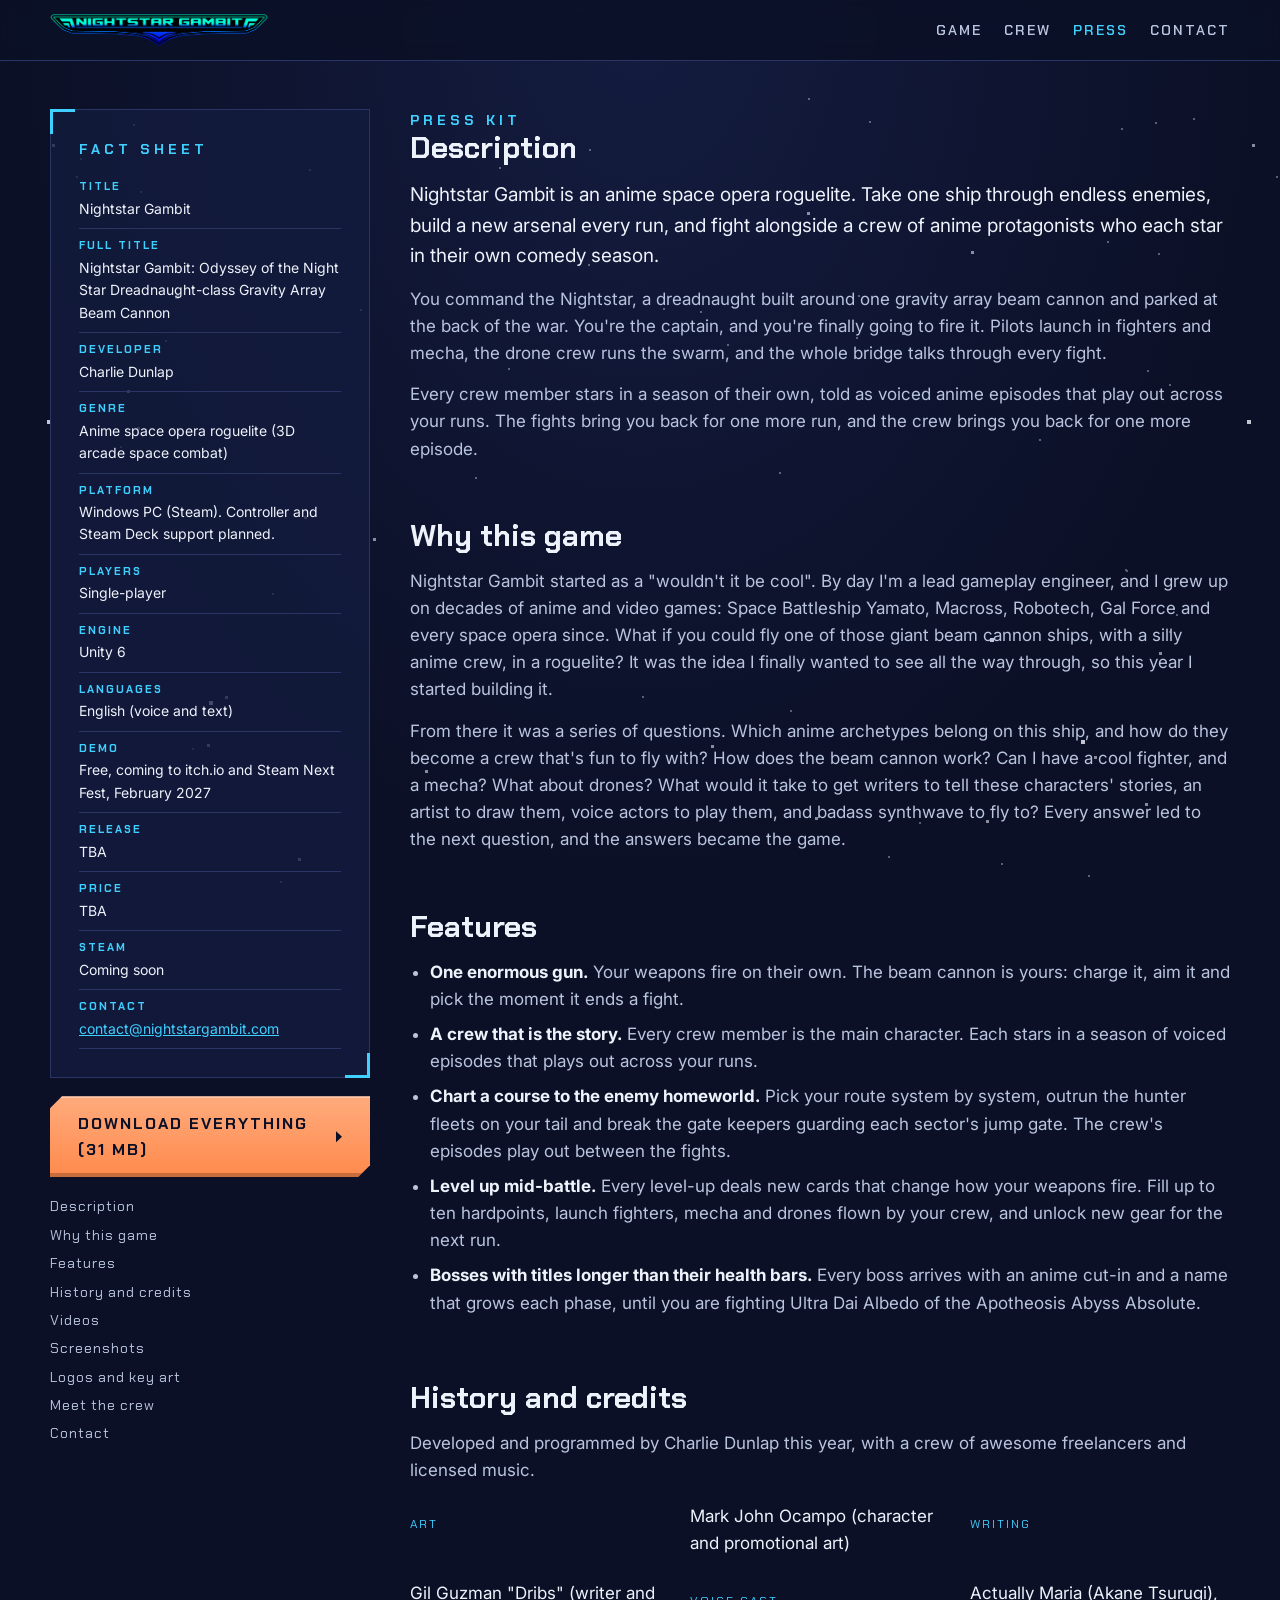
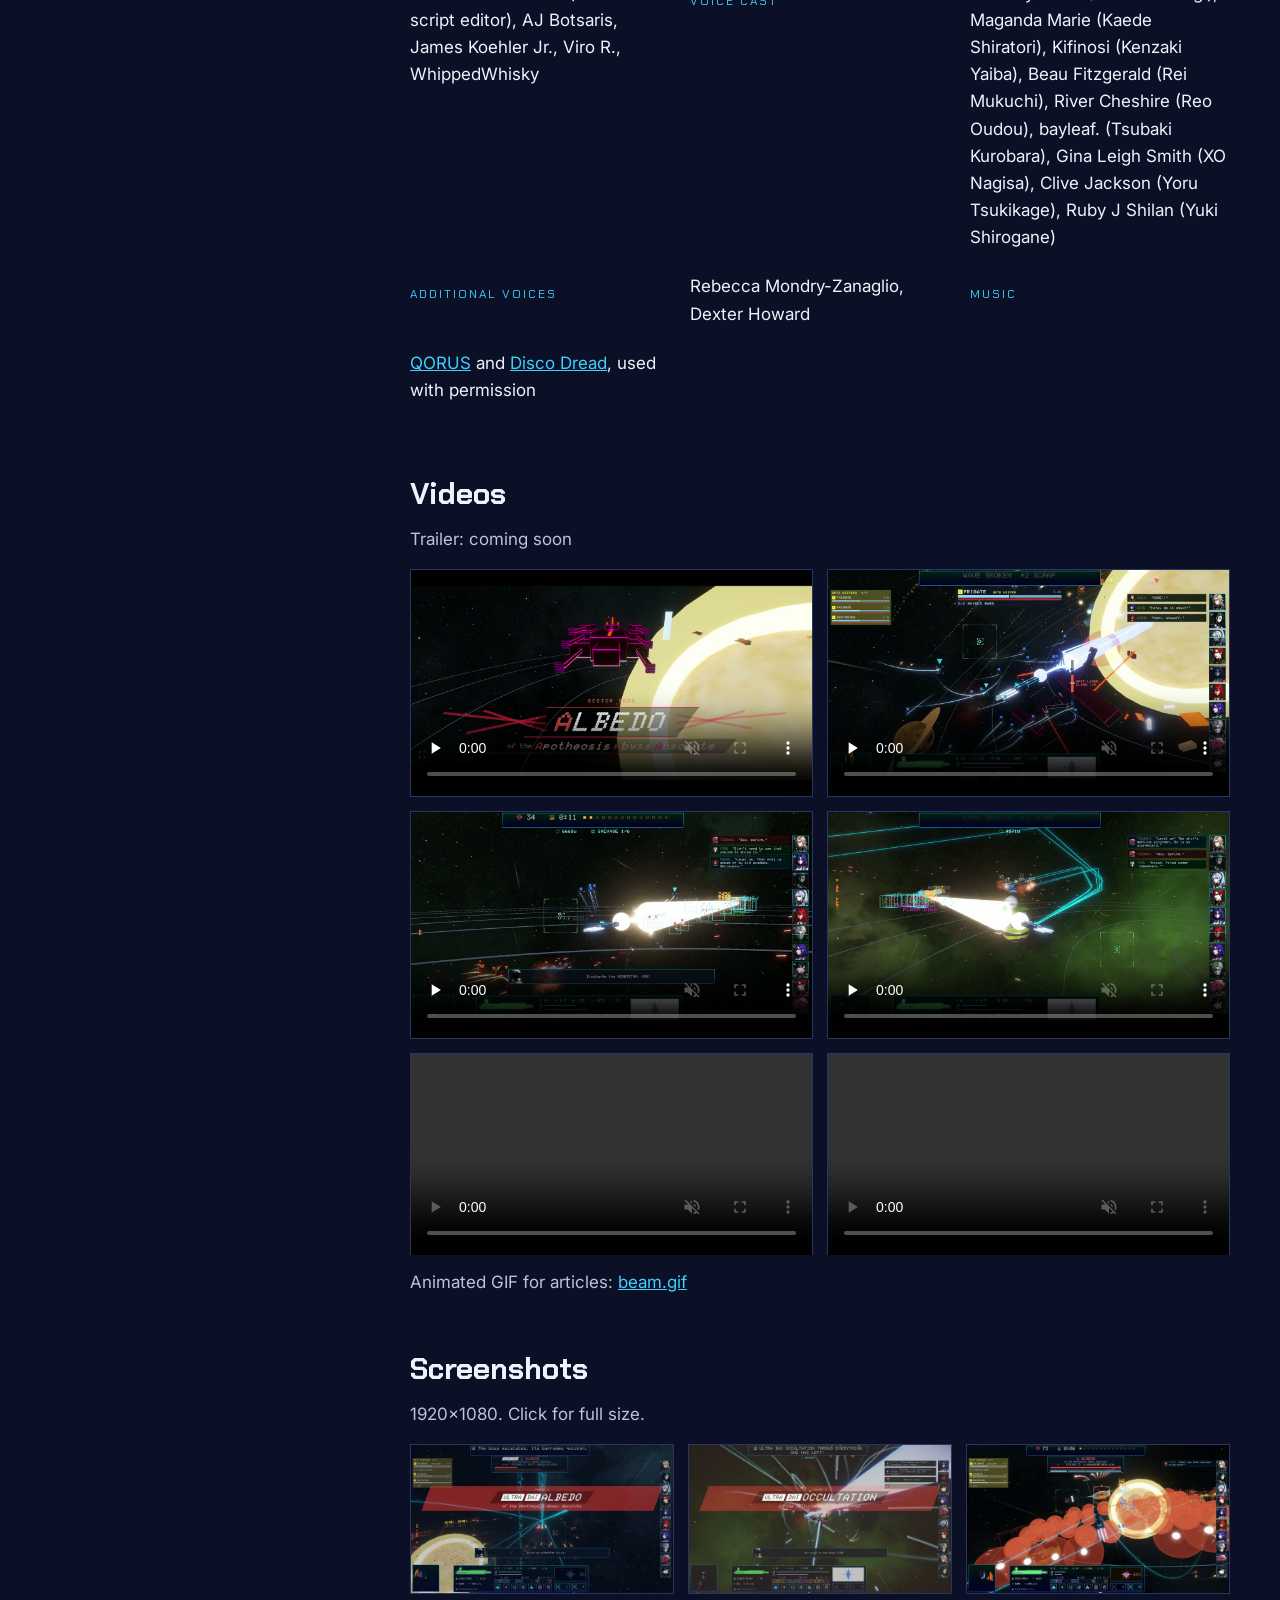
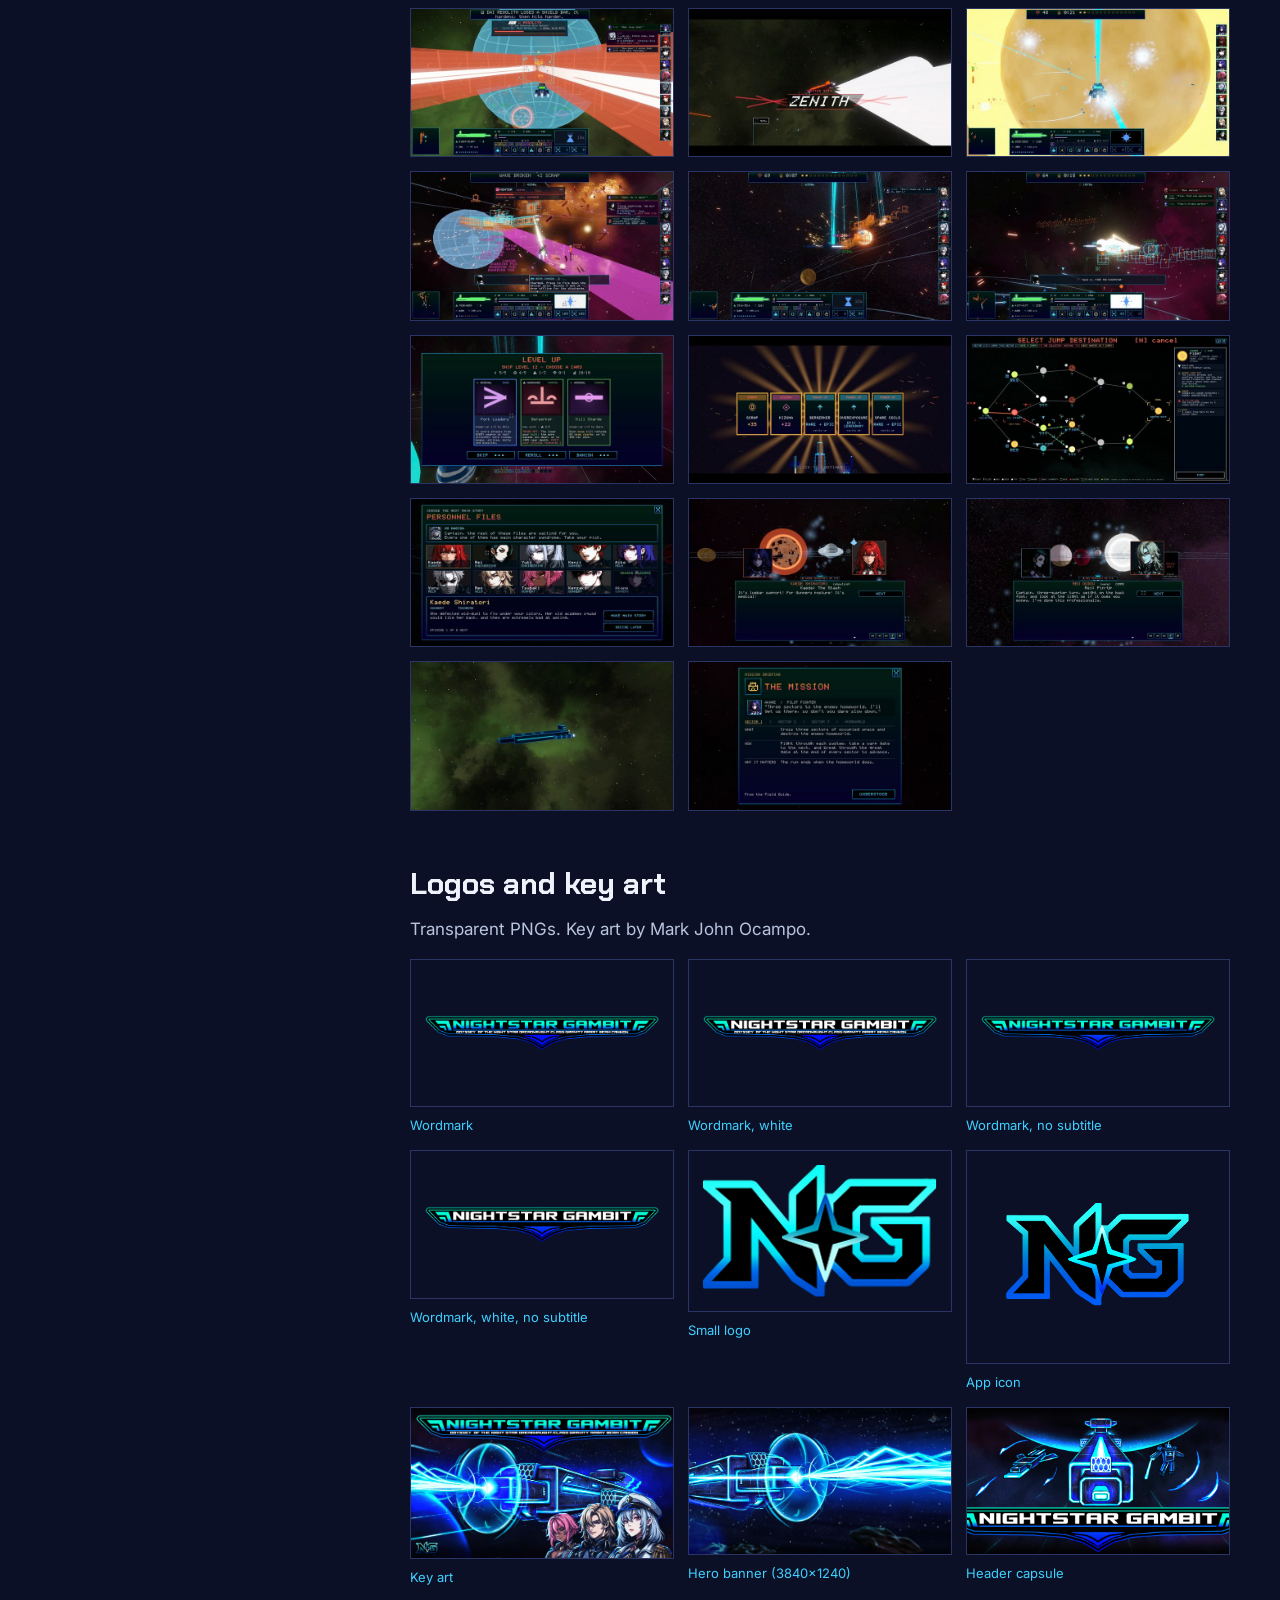
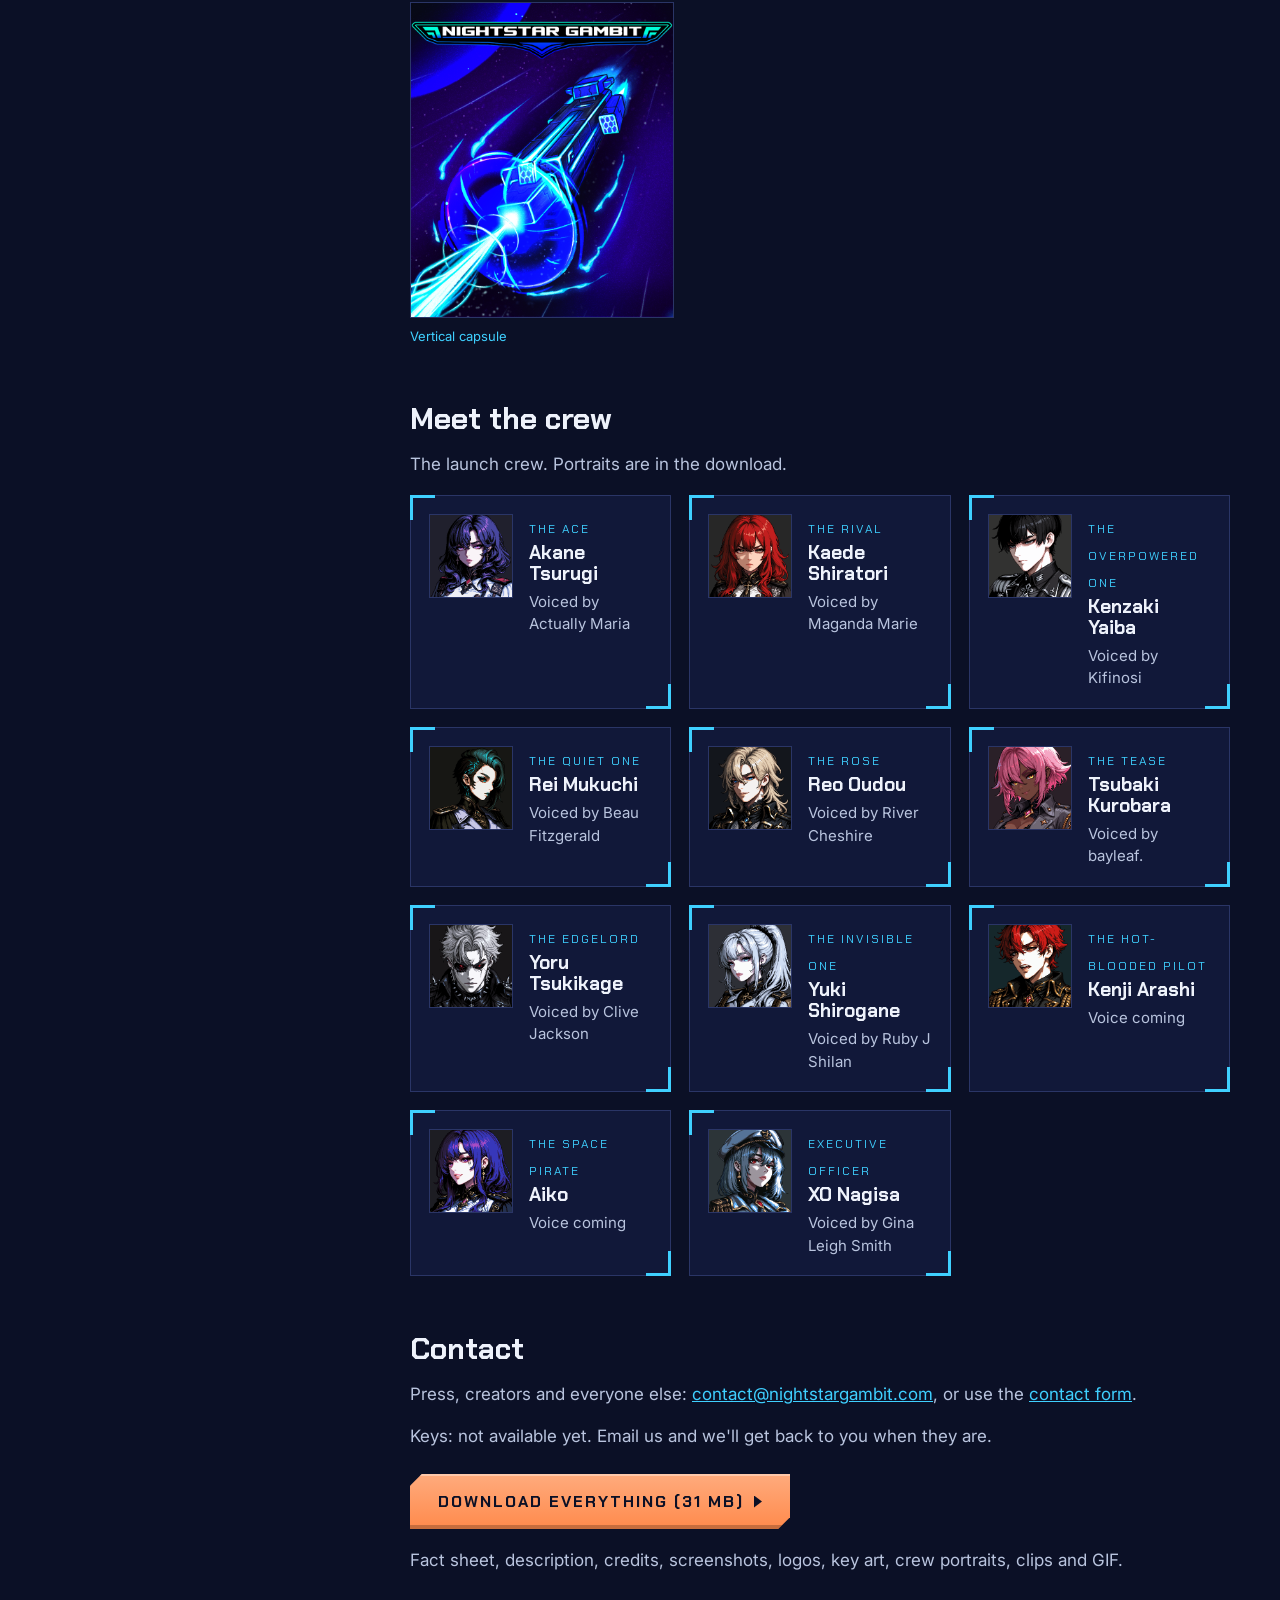
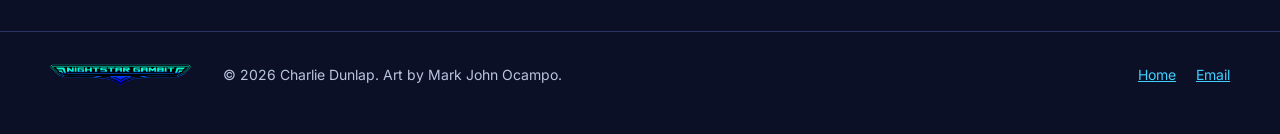
==== commit d911b05c: "The mission briefing card: home page and press screenshots Co-Authored-By: Claude Opus 5.5 <noreply@" ====
--- a/press/index.html
+++ b/press/index.html
@@ -133,6 +133,7 @@
         <a href="../assets/shots/14_episode_kaede_akane.jpg"><img loading="lazy" src="../assets/shots/thumb/14_episode_kaede_akane.jpg" alt="A voiced episode: Kaede and Akane"></a>
         <a href="../assets/shots/15_episode_reo_rei.jpg"><img loading="lazy" src="../assets/shots/thumb/15_episode_reo_rei.jpg" alt="A voiced episode: Reo and Rei"></a>
         <a href="../assets/shots/16_the_nightstar.jpg"><img loading="lazy" src="../assets/shots/thumb/16_the_nightstar.jpg" alt="The Nightstar"></a>
+        <a href="../assets/shots/17_mission_briefing.jpg"><img loading="lazy" src="../assets/shots/thumb/17_mission_briefing.jpg" alt="The mission briefing card: three sectors to the enemy homeworld"></a>
       </div>
     </section>
 
--- a/css/site.css
+++ b/css/site.css
@@ -1,258 +1,259 @@
-/* Nightstar Gambit: the pitch deck's Bridge HUD look, for the web. */
-:root {
-  --ink: #0B1026;
-  --ink2: #141C40;
-  --paper: #EEF2FB;
-  --soft: #B9C4DE;
-  --cyan: #3FD0FF;
-  --ember: #FF8A4C;
-  --line: #2A3566;
-  --wrap: 1180px;
-  --display: 'Chakra Petch', Arial, sans-serif;
-}
-
-* { box-sizing: border-box; }
-html { scroll-behavior: smooth; }
-body {
-  margin: 0;
-  font-family: 'Inter', Arial, sans-serif;
-  font-size: 17px;
-  line-height: 1.6;
-  color: var(--soft);
-  background-color: var(--ink);
-  background-image: url("../assets/stars.svg"), radial-gradient(ellipse at 50% 0%, var(--ink2), var(--ink) 70%);
-  background-attachment: fixed;
-}
-img { max-width: 100%; display: block; }
-a { color: var(--cyan); }
-h1, h2, h3 { font-family: var(--display); color: var(--paper); line-height: 1.1; margin: 0; }
-h2 { font-size: clamp(30px, 4vw, 44px); }
-h3 { font-size: 22px; }
-p { margin: 0; }
-
-.wrap { width: min(var(--wrap), 100% - 32px); margin: 0 auto; }
-.eyebrow { font-family: var(--display); font-weight: 700; font-size: 14px; letter-spacing: 4px; color: var(--cyan); text-transform: uppercase; }
-.ember { color: var(--ember); }
-.todo { color: var(--ember); border-bottom: 1px dashed var(--ember); }
-
-/* top bar */
-.bar { position: sticky; top: 0; z-index: 10; background: rgba(11, 16, 38, .88); backdrop-filter: blur(8px); border-bottom: 1px solid var(--line); }
-.bar .wrap { display: flex; align-items: center; gap: 24px; height: 60px; }
-.bar .brand img { height: 34px; width: auto; }
-.bar nav { margin-left: auto; display: flex; gap: 22px; }
-.bar nav a { font-family: var(--display); font-weight: 600; font-size: 14px; letter-spacing: 2px; color: var(--soft); text-decoration: none; text-transform: uppercase; }
-.bar nav a:hover, .bar nav a[aria-current] { color: var(--cyan); }
-
-/* buttons */
-.btn { position: relative; display: inline-flex; align-items: center; gap: 10px; font-family: var(--display); font-weight: 700; font-size: 16px; letter-spacing: 2px; text-transform: uppercase; text-decoration: none; padding: 15px 28px; border: 0; color: var(--paper); background: linear-gradient(180deg, rgba(63, 208, 255, .34), rgba(63, 208, 255, .16)); box-shadow: inset 0 0 0 2px var(--cyan), inset 0 -4px 0 rgba(0, 0, 0, .25); cursor: pointer; clip-path: polygon(12px 0, 100% 0, 100% calc(100% - 12px), calc(100% - 12px) 100%, 0 100%, 0 12px); transition: transform .12s, background .12s, filter .12s; }
-.btn::after { content: ""; width: 8px; height: 12px; background: currentColor; clip-path: polygon(0 0, 100% 50%, 0 100%); }
-.btn:hover { background: linear-gradient(180deg, rgba(63, 208, 255, .5), rgba(63, 208, 255, .26)); transform: translateY(-2px); }
-.btn:active { transform: translateY(1px); }
-.btn:focus-visible { outline: 3px solid var(--paper); outline-offset: 3px; }
-.btn.primary { color: var(--ink); background: linear-gradient(180deg, #ffab7d, var(--ember)); box-shadow: inset 0 -4px 0 rgba(0, 0, 0, .22), inset 0 2px 0 rgba(255, 255, 255, .35); }
-.btn.primary:hover { background: linear-gradient(180deg, #ffc29f, #ff9a63); filter: drop-shadow(0 0 10px rgba(255, 138, 76, .55)); }
-/* Not live yet: still shaped and filled like a button, dimmed, with a SOON badge. */
-.btn[aria-disabled] { cursor: not-allowed; color: #8f9cc4; background: rgba(42, 53, 102, .55); box-shadow: inset 0 0 0 2px var(--line); }
-.btn[aria-disabled]:hover { transform: none; filter: none; background: rgba(42, 53, 102, .55); }
-.btn.primary[aria-disabled] { color: rgba(255, 210, 185, .85); background: rgba(255, 138, 76, .22); box-shadow: inset 0 0 0 2px rgba(255, 138, 76, .6); }
-.btn.primary[aria-disabled]:hover { background: rgba(255, 138, 76, .22); }
-.btn[aria-disabled]::after { content: none; }
-.btn .soon { font-size: 11px; letter-spacing: 1.5px; padding: 3px 7px; background: var(--paper); color: var(--ink); }
-.btn.primary[aria-disabled] .soon { background: var(--ember); }
-.btns { display: flex; flex-wrap: wrap; gap: 14px; }
-
-/* HUD panel: thin frame with cyan corner brackets */
-.hud { position: relative; border: 1px solid var(--line); background: rgba(20, 28, 64, .72); padding: 28px; }
-.hud::before, .hud::after { content: ""; position: absolute; width: 22px; height: 22px; border: 0 solid var(--cyan); pointer-events: none; }
-.hud::before { top: -1px; left: -1px; border-top-width: 3px; border-left-width: 3px; }
-.hud::after { bottom: -1px; right: -1px; border-bottom-width: 3px; border-right-width: 3px; }
-
-/* section heads with the deck's NIGHTSTAR // NN tag */
-section { padding: 88px 0; }
-.head { display: flex; align-items: end; gap: 20px; margin-bottom: 36px; flex-wrap: wrap; }
-.head .tag { margin-left: auto; font-family: var(--display); font-weight: 700; font-size: 13px; letter-spacing: 3px; color: var(--cyan); opacity: .7; }
-.head > div { flex: 1 1 auto; }
-.head .lead { flex: 0 0 100%; max-width: 720px; font-size: 19px; }
-
-/* hero */
-.hero { position: relative; padding: 0 0 64px; overflow: hidden; border-bottom: 1px solid var(--line); }
-.hero > img.art { display: block; width: 100%; height: auto; aspect-ratio: 2400 / 775; max-height: 72vh; object-fit: cover; object-position: 50% 42%;
-  -webkit-mask-image: linear-gradient(180deg, #000 62%, transparent 98%); mask-image: linear-gradient(180deg, #000 62%, transparent 98%); }
-.hero .wrap { position: relative; z-index: 1; margin-top: clamp(-56px, -3vw, -12px); display: flex; flex-direction: column; align-items: center; text-align: center; gap: 22px; }
-.hero h1 { width: 100%; display: flex; justify-content: center; }
-.hero .logo { width: min(1100px, 100%); filter: drop-shadow(0 6px 24px rgba(11,16,38,.9)); }
-.hero .tagline { text-wrap: balance; font-family: var(--display); font-weight: 700; font-size: clamp(22px, 3vw, 34px); line-height: 1.25; color: var(--paper); text-shadow: 0 2px 12px rgba(11,16,38,.9); }
-.hero .tagline span { display: block; margin-top: 8px; font-size: .62em; color: var(--cyan); }
-.hero .pitch { font-size: clamp(18px, 2vw, 22px); color: var(--paper); max-width: 760px; text-shadow: 0 2px 12px rgba(11,16,38,.9); }
-.hero .btns { justify-content: center; }
-.hero .genres { list-style: none; display: flex; flex-wrap: wrap; justify-content: center; gap: 8px 10px; margin: 0; padding: 0; }
-.hero .genres li { font-family: var(--display); font-weight: 700; font-size: 13px; letter-spacing: 2px; text-transform: uppercase; color: var(--cyan); padding: 2px 0; }
-.hero .genres li + li::before { content: "\2022"; margin-right: 10px; color: var(--soft); opacity: .6; }
-.hero .meta { font-family: var(--display); font-size: 14px; letter-spacing: 2px; color: var(--soft); text-transform: uppercase; }
-
-/* two-column feature */
-.split { display: grid; grid-template-columns: 1.1fr 1fr; gap: 48px; align-items: center; }
-.split .text { display: flex; flex-direction: column; gap: 18px; font-size: 18px; }
-.split .media { padding: 10px; }
-
-/* feature cards */
-.credits { display: grid; grid-template-columns: repeat(3, 1fr); gap: 20px; align-items: start; }
-.credits h3 { font-size: 14px; letter-spacing: 3px; text-transform: uppercase; color: var(--cyan); margin: 0 0 10px; }
-.credits ul { list-style: none; margin: 0 0 24px; padding: 0; }
-.credits ul:last-child { margin-bottom: 0; }
-.credits li { color: var(--paper); padding: 5px 0; border-bottom: 1px solid rgba(42, 53, 102, .6); }
-.credits li:last-child { border-bottom: 0; }
-.credits li span { display: block; color: var(--soft); font-size: 14px; }
-.credits .fine { font-size: 13px; color: var(--soft); margin: -12px 0 24px; }
-.grid3 { display: grid; grid-template-columns: repeat(3, 1fr); gap: 20px; }
-.grid3 .hud { display: flex; flex-direction: column; gap: 10px; }
-.grid3 .num { font-family: var(--display); font-weight: 700; color: var(--ember); font-size: 13px; letter-spacing: 3px; }
-
-/* screenshots */
-.shots { display: grid; grid-template-columns: repeat(3, 1fr); gap: 14px; }
-.shots a { display: block; border: 1px solid var(--line); overflow: hidden; }
-.shots a:hover { border-color: var(--cyan); }
-.shots img { aspect-ratio: 16 / 9; object-fit: cover; width: 100%; transition: transform .3s; }
-.shots a:hover img { transform: scale(1.03); }
-.shots.gifs { grid-template-columns: repeat(4, 1fr); }
-.gifs figure.wide { grid-column: span 2; }
-.gifs figure { margin: 0; border: 1px solid var(--line); background: var(--ink2); transition: border-color .2s; }
-.gifs figure:hover { border-color: var(--cyan); }
-.gifs video { display: block; aspect-ratio: 16 / 9; object-fit: cover; border: 0; }
-.gifs figcaption { font-family: var(--display); font-size: 13px; letter-spacing: 2px; text-transform: uppercase; color: var(--soft); padding: 10px 12px; }
-
-/* crew */
-.crew { display: grid; grid-template-columns: repeat(auto-fill, minmax(260px, 1fr)); gap: 18px; }
-.crew .hud { display: grid; grid-template-columns: 84px 1fr; gap: 16px; padding: 18px; align-items: start; }
-.crew img { width: 84px; height: 84px; border: 1px solid var(--line); background: var(--ink); }
-.crew .role { font-family: var(--display); font-size: 12px; letter-spacing: 2px; text-transform: uppercase; color: var(--cyan); }
-.crew h3 { font-size: 19px; margin: 2px 0 6px; }
-.crew p { font-size: 15px; line-height: 1.5; }
-
-/* contact */
-form { display: grid; gap: 14px; }
-label { font-family: var(--display); font-size: 13px; letter-spacing: 2px; text-transform: uppercase; color: var(--soft); display: grid; gap: 6px; }
-input, select, textarea { font: inherit; color: var(--paper); background: var(--ink); border: 1px solid var(--line); padding: 12px 14px; border-radius: 0; text-transform: none; letter-spacing: 0; }
-input:focus, select:focus, textarea:focus { outline: 2px solid var(--cyan); outline-offset: -1px; }
-textarea { min-height: 140px; resize: vertical; }
-.row2 { display: grid; grid-template-columns: 1fr 1fr; gap: 14px; }
-.hp { position: absolute; left: -9999px; }
-.status { font-size: 15px; min-height: 1.5em; }
-
-/* press page */
-.press { display: grid; grid-template-columns: 320px 1fr; gap: 40px; align-items: start; padding-top: 48px; }
-.press aside { display: flex; flex-direction: column; gap: 18px; }
-.facts { width: 100%; border-collapse: collapse; font-size: 14px; }
-.facts th { text-align: left; font-family: var(--display); font-size: 11px; letter-spacing: 2px; text-transform: uppercase; color: var(--cyan); padding: 8px 10px 2px 0; font-weight: 700; }
-.facts td { color: var(--paper); padding: 0 0 8px; border-bottom: 1px solid var(--line); }
-.facts tr th, .facts tr td { display: block; }
-.toc { display: flex; flex-direction: column; gap: 6px; font-family: var(--display); font-size: 14px; letter-spacing: 1px; }
-.toc a { color: var(--soft); text-decoration: none; }
-.toc a:hover { color: var(--cyan); }
-.press main > section { padding: 0 0 56px; scroll-margin-top: 80px; }
-.press main h2 { font-size: 30px; margin-bottom: 16px; }
-.press main p + p { margin-top: 14px; }
-.press ul { padding-left: 20px; margin: 0; }
-.press li { margin-bottom: 8px; }
-.press li strong { color: var(--paper); }
-.logos { display: grid; grid-template-columns: repeat(auto-fill, minmax(200px, 1fr)); gap: 14px; }
-.logos a { display: flex; flex-direction: column; gap: 8px; text-decoration: none; font-size: 13px; }
-.logos .tile { aspect-ratio: 16 / 9; display: grid; place-items: center; padding: 14px; background: var(--ink); border: 1px solid var(--line); }
-.logos .tile img { max-height: 100%; object-fit: contain; }
-.logos a:hover .tile { border-color: var(--cyan); }
-.videos { display: grid; grid-template-columns: 1fr 1fr; gap: 14px; }
-video { width: 100%; border: 1px solid var(--line); background: #000; }
-.media video, .loops video { display: block; aspect-ratio: 16 / 9; object-fit: cover; border: 0; }
-.split.flip .media { order: -1; }
-.media, .loops figure { position: relative; }
-.snd { position: absolute; right: 20px; top: 20px; display: flex; align-items: center; gap: 8px; padding: 7px 12px 7px 9px;
-  font: 600 12px/1 var(--display); letter-spacing: 2px; text-transform: uppercase; color: var(--paper);
-  background: rgba(11,16,38,.78); border: 1px solid var(--line); cursor: pointer; transition: border-color .2s, color .2s; }
-.snd:hover, .snd:focus-visible { border-color: var(--cyan); color: var(--cyan); outline: none; }
-.snd svg { width: 18px; height: 18px; fill: currentColor; }
-.snd svg .wave, .snd svg .x { fill: none; stroke: currentColor; stroke-width: 2; stroke-linecap: round; }
-.snd .wave { display: none; }
-.snd.on { border-color: var(--cyan); color: var(--cyan); }
-.snd.on .wave { display: inline; }
-.snd.on .x { display: none; }
-#bosses .loops { margin-top: 32px; }
-#aboard .head .lead + .lead { margin-top: -8px; }
-
-/* run steps above the gameplay grid */
-.steps { list-style: none; counter-reset: step; display: grid; grid-template-columns: repeat(5, 1fr); gap: 12px; margin: 0 0 14px; padding: 0; }
-.steps li { counter-increment: step; border: 1px solid var(--line); background: rgba(20, 28, 64, .72); padding: 14px 16px; font-size: 15px; line-height: 1.45; color: var(--soft); }
-.steps li::before { content: "0" counter(step); display: block; font-family: var(--display); font-weight: 700; font-size: 12px; letter-spacing: 3px; color: var(--ember); }
-.steps b { display: block; font-family: var(--display); font-size: 17px; color: var(--paper); margin: 4px 0 4px; }
-.between { color: var(--soft); margin: 0 0 28px; }
-
-/* crew cards: voice + details */
-.crew .acts { grid-column: 1 / -1; display: flex; align-items: center; gap: 10px; flex-wrap: wrap; }
-.say { white-space: nowrap; display: inline-flex; align-items: center; gap: 8px; height: 32px; padding: 0 12px 0 8px; border: 1px solid var(--line); background: rgba(11, 16, 38, .6); color: var(--paper); font: 600 13px var(--display); letter-spacing: 1.5px; text-transform: uppercase; cursor: pointer; }
-.say svg { width: 16px; height: 16px; fill: currentColor; }
-.say .s { display: none; }
-.say.on { border-color: var(--cyan); color: var(--cyan); }
-.say.on .p { display: none; }
-.say.on .s { display: inline; }
-.say:hover, .say:focus-visible, .more:hover, .more:focus-visible { border-color: var(--cyan); color: var(--cyan); outline: none; }
-.more { height: 32px; padding: 0 12px; border: 1px solid var(--line); background: transparent; color: var(--soft); font: 600 13px var(--display); letter-spacing: 1.5px; text-transform: uppercase; cursor: pointer; }
-.crew .soon { font: 600 12px var(--display); letter-spacing: 1.5px; text-transform: uppercase; color: #5f6c95; }
-.crew .cap { grid-column: 1 / -1; display: none; margin-top: -4px; font-size: 14px; font-style: italic; color: var(--cyan); }
-.crew .cap.show { display: block; }
-
-/* crew details panel */
-.crew-dlg { padding: 0; border: 0; background: transparent; width: min(640px, calc(100% - 32px)); max-height: calc(100% - 48px); color: var(--soft); }
-.crew-dlg::backdrop { background: rgba(5, 8, 20, .78); }
-.crew-dlg > .hud { background: var(--ink2); padding: 26px; }
-.crew-dlg .x { position: absolute; top: 10px; right: 12px; width: 36px; height: 36px; border: 1px solid var(--line); background: transparent; color: var(--soft); font-size: 22px; line-height: 1; cursor: pointer; }
-.crew-dlg .x:hover, .crew-dlg .x:focus-visible { border-color: var(--cyan); color: var(--cyan); outline: none; }
-.crew-dlg .top { display: grid; grid-template-columns: 128px 1fr; gap: 18px; align-items: start; padding-right: 36px; }
-.crew-dlg .top img { width: 128px; height: 128px; border: 1px solid var(--line); background: var(--ink); }
-.crew-dlg .role { font-family: var(--display); font-size: 12px; letter-spacing: 2px; text-transform: uppercase; color: var(--cyan); }
-.crew-dlg h3 { font-size: 26px; margin: 2px 0 8px; }
-.crew-dlg .top p { font-size: 15px; }
-.crew-dlg .teaser { margin: 18px 0; color: var(--paper); }
-.crew-dlg dl { display: grid; grid-template-columns: auto 1fr; gap: 6px 16px; margin: 0 0 18px; font-size: 15px; }
-.crew-dlg dt { font: 600 12px var(--display); letter-spacing: 2px; text-transform: uppercase; color: var(--soft); padding-top: 3px; }
-.crew-dlg dd { margin: 0; color: var(--paper); }
-.crew-dlg .said { list-style: none; margin: 0; padding: 0; display: grid; gap: 10px; }
-.crew-dlg .said li { display: grid; grid-template-columns: 32px 1fr; gap: 12px; align-items: start; border-top: 1px solid var(--line); padding-top: 10px; }
-.crew-dlg .said .say { width: 32px; padding: 0; justify-content: center; }
-.crew-dlg q { color: var(--paper); font-size: 15px; line-height: 1.5; }
-.crew-dlg .soon { color: #8190b8; font-style: italic; }
-.loops figure { margin: 0; padding: 10px; }
-.loops figcaption { font-family: var(--display); font-size: 13px; letter-spacing: 2px; text-transform: uppercase; color: var(--soft); padding: 10px 2px 2px; }
-.credits dt { font-family: var(--display); font-size: 12px; letter-spacing: 2px; text-transform: uppercase; color: var(--cyan); margin-top: 14px; }
-.credits dd { margin: 2px 0 0; color: var(--paper); }
-.dl { display: flex; flex-wrap: wrap; align-items: center; gap: 18px; }
-
-/* footer */
-footer { border-top: 1px solid var(--line); padding: 32px 0 48px; font-size: 14px; }
-footer .wrap { display: flex; flex-wrap: wrap; gap: 16px 32px; align-items: center; }
-footer img { height: 22px; width: auto; }
-footer .right { margin-left: auto; display: flex; gap: 20px; }
-
-@media (max-width: 860px) {
-  section { padding: 64px 0; }
-  .split, .press { grid-template-columns: 1fr; }
-  .split.flip .media { order: 0; }
-  .press aside { position: static; }
-  .grid3, .shots { grid-template-columns: 1fr 1fr; }
-  .credits { grid-template-columns: 1fr; }
-  .shots.gifs { grid-template-columns: 1fr 1fr; }
-  .steps { grid-template-columns: 1fr 1fr; }
-  .videos, .row2 { grid-template-columns: 1fr; }
-  .bar nav { gap: 14px; }
-}
-@media (max-width: 560px) {
-  .shots.gifs { grid-template-columns: 1fr; }
-  .gifs figure.wide { grid-column: auto; }
-  .steps { grid-template-columns: 1fr; }
-  .crew-dlg .top { grid-template-columns: 88px 1fr; }
-  .crew-dlg .top img { width: 88px; height: 88px; }
-  .grid3, .shots { grid-template-columns: 1fr; }
-  .bar .brand img { height: 20px; }
-  .hero > img.art { aspect-ratio: 16 / 9; object-position: 34% 48%; }
-  .hero .wrap { margin-top: 0; }
-  .head .tag { display: none; }
-  footer .right { margin-left: 0; }
-}
+/* Nightstar Gambit: the pitch deck's Bridge HUD look, for the web. */
+:root {
+  --ink: #0B1026;
+  --ink2: #141C40;
+  --paper: #EEF2FB;
+  --soft: #B9C4DE;
+  --cyan: #3FD0FF;
+  --ember: #FF8A4C;
+  --line: #2A3566;
+  --wrap: 1180px;
+  --display: 'Chakra Petch', Arial, sans-serif;
+}
+
+* { box-sizing: border-box; }
+html { scroll-behavior: smooth; }
+body {
+  margin: 0;
+  font-family: 'Inter', Arial, sans-serif;
+  font-size: 17px;
+  line-height: 1.6;
+  color: var(--soft);
+  background-color: var(--ink);
+  background-image: url("../assets/stars.svg"), radial-gradient(ellipse at 50% 0%, var(--ink2), var(--ink) 70%);
+  background-attachment: fixed;
+}
+img { max-width: 100%; display: block; }
+a { color: var(--cyan); }
+h1, h2, h3 { font-family: var(--display); color: var(--paper); line-height: 1.1; margin: 0; }
+h2 { font-size: clamp(30px, 4vw, 44px); }
+h3 { font-size: 22px; }
+p { margin: 0; }
+
+.wrap { width: min(var(--wrap), 100% - 32px); margin: 0 auto; }
+.eyebrow { font-family: var(--display); font-weight: 700; font-size: 14px; letter-spacing: 4px; color: var(--cyan); text-transform: uppercase; }
+.ember { color: var(--ember); }
+.todo { color: var(--ember); border-bottom: 1px dashed var(--ember); }
+
+/* top bar */
+.bar { position: sticky; top: 0; z-index: 10; background: rgba(11, 16, 38, .88); backdrop-filter: blur(8px); border-bottom: 1px solid var(--line); }
+.bar .wrap { display: flex; align-items: center; gap: 24px; height: 60px; }
+.bar .brand img { height: 34px; width: auto; }
+.bar nav { margin-left: auto; display: flex; gap: 22px; }
+.bar nav a { font-family: var(--display); font-weight: 600; font-size: 14px; letter-spacing: 2px; color: var(--soft); text-decoration: none; text-transform: uppercase; }
+.bar nav a:hover, .bar nav a[aria-current] { color: var(--cyan); }
+
+/* buttons */
+.btn { position: relative; display: inline-flex; align-items: center; gap: 10px; font-family: var(--display); font-weight: 700; font-size: 16px; letter-spacing: 2px; text-transform: uppercase; text-decoration: none; padding: 15px 28px; border: 0; color: var(--paper); background: linear-gradient(180deg, rgba(63, 208, 255, .34), rgba(63, 208, 255, .16)); box-shadow: inset 0 0 0 2px var(--cyan), inset 0 -4px 0 rgba(0, 0, 0, .25); cursor: pointer; clip-path: polygon(12px 0, 100% 0, 100% calc(100% - 12px), calc(100% - 12px) 100%, 0 100%, 0 12px); transition: transform .12s, background .12s, filter .12s; }
+.btn::after { content: ""; width: 8px; height: 12px; background: currentColor; clip-path: polygon(0 0, 100% 50%, 0 100%); }
+.btn:hover { background: linear-gradient(180deg, rgba(63, 208, 255, .5), rgba(63, 208, 255, .26)); transform: translateY(-2px); }
+.btn:active { transform: translateY(1px); }
+.btn:focus-visible { outline: 3px solid var(--paper); outline-offset: 3px; }
+.btn.primary { color: var(--ink); background: linear-gradient(180deg, #ffab7d, var(--ember)); box-shadow: inset 0 -4px 0 rgba(0, 0, 0, .22), inset 0 2px 0 rgba(255, 255, 255, .35); }
+.btn.primary:hover { background: linear-gradient(180deg, #ffc29f, #ff9a63); filter: drop-shadow(0 0 10px rgba(255, 138, 76, .55)); }
+/* Not live yet: still shaped and filled like a button, dimmed, with a SOON badge. */
+.btn[aria-disabled] { cursor: not-allowed; color: #8f9cc4; background: rgba(42, 53, 102, .55); box-shadow: inset 0 0 0 2px var(--line); }
+.btn[aria-disabled]:hover { transform: none; filter: none; background: rgba(42, 53, 102, .55); }
+.btn.primary[aria-disabled] { color: rgba(255, 210, 185, .85); background: rgba(255, 138, 76, .22); box-shadow: inset 0 0 0 2px rgba(255, 138, 76, .6); }
+.btn.primary[aria-disabled]:hover { background: rgba(255, 138, 76, .22); }
+.btn[aria-disabled]::after { content: none; }
+.btn .soon { font-size: 11px; letter-spacing: 1.5px; padding: 3px 7px; background: var(--paper); color: var(--ink); }
+.btn.primary[aria-disabled] .soon { background: var(--ember); }
+.btns { display: flex; flex-wrap: wrap; gap: 14px; }
+
+/* HUD panel: thin frame with cyan corner brackets */
+.hud { position: relative; border: 1px solid var(--line); background: rgba(20, 28, 64, .72); padding: 28px; }
+.hud::before, .hud::after { content: ""; position: absolute; width: 22px; height: 22px; border: 0 solid var(--cyan); pointer-events: none; }
+.hud::before { top: -1px; left: -1px; border-top-width: 3px; border-left-width: 3px; }
+.hud::after { bottom: -1px; right: -1px; border-bottom-width: 3px; border-right-width: 3px; }
+
+/* section heads with the deck's NIGHTSTAR // NN tag */
+section { padding: 88px 0; }
+.head { display: flex; align-items: end; gap: 20px; margin-bottom: 36px; flex-wrap: wrap; }
+.head .tag { margin-left: auto; font-family: var(--display); font-weight: 700; font-size: 13px; letter-spacing: 3px; color: var(--cyan); opacity: .7; }
+.head > div { flex: 1 1 auto; }
+.head .lead { flex: 0 0 100%; max-width: 720px; font-size: 19px; }
+
+/* hero */
+.hero { position: relative; padding: 0 0 64px; overflow: hidden; border-bottom: 1px solid var(--line); }
+.hero > img.art { display: block; width: 100%; height: auto; aspect-ratio: 2400 / 775; max-height: 72vh; object-fit: cover; object-position: 50% 42%;
+  -webkit-mask-image: linear-gradient(180deg, #000 62%, transparent 98%); mask-image: linear-gradient(180deg, #000 62%, transparent 98%); }
+.hero .wrap { position: relative; z-index: 1; margin-top: clamp(-56px, -3vw, -12px); display: flex; flex-direction: column; align-items: center; text-align: center; gap: 22px; }
+.hero h1 { width: 100%; display: flex; justify-content: center; }
+.hero .logo { width: min(1100px, 100%); filter: drop-shadow(0 6px 24px rgba(11,16,38,.9)); }
+.hero .tagline { text-wrap: balance; font-family: var(--display); font-weight: 700; font-size: clamp(22px, 3vw, 34px); line-height: 1.25; color: var(--paper); text-shadow: 0 2px 12px rgba(11,16,38,.9); }
+.hero .tagline span { display: block; margin-top: 8px; font-size: .62em; color: var(--cyan); }
+.hero .pitch { font-size: clamp(18px, 2vw, 22px); color: var(--paper); max-width: 760px; text-shadow: 0 2px 12px rgba(11,16,38,.9); }
+.hero .btns { justify-content: center; }
+.hero .genres { list-style: none; display: flex; flex-wrap: wrap; justify-content: center; gap: 8px 10px; margin: 0; padding: 0; }
+.hero .genres li { font-family: var(--display); font-weight: 700; font-size: 13px; letter-spacing: 2px; text-transform: uppercase; color: var(--cyan); padding: 2px 0; }
+.hero .genres li + li::before { content: "\2022"; margin-right: 10px; color: var(--soft); opacity: .6; }
+.hero .meta { font-family: var(--display); font-size: 14px; letter-spacing: 2px; color: var(--soft); text-transform: uppercase; }
+
+/* two-column feature */
+.split { display: grid; grid-template-columns: 1.1fr 1fr; gap: 48px; align-items: center; }
+.split .text { display: flex; flex-direction: column; gap: 18px; font-size: 18px; }
+.split .media { padding: 10px; }
+
+/* feature cards */
+.credits { display: grid; grid-template-columns: repeat(3, 1fr); gap: 20px; align-items: start; }
+.credits h3 { font-size: 14px; letter-spacing: 3px; text-transform: uppercase; color: var(--cyan); margin: 0 0 10px; }
+.credits ul { list-style: none; margin: 0 0 24px; padding: 0; }
+.credits ul:last-child { margin-bottom: 0; }
+.credits li { color: var(--paper); padding: 5px 0; border-bottom: 1px solid rgba(42, 53, 102, .6); }
+.credits li:last-child { border-bottom: 0; }
+.credits li span { display: block; color: var(--soft); font-size: 14px; }
+.credits .fine { font-size: 13px; color: var(--soft); margin: -12px 0 24px; }
+.grid3 { display: grid; grid-template-columns: repeat(3, 1fr); gap: 20px; }
+.grid3 .hud { display: flex; flex-direction: column; gap: 10px; }
+.grid3 .num { font-family: var(--display); font-weight: 700; color: var(--ember); font-size: 13px; letter-spacing: 3px; }
+
+/* screenshots */
+.shots { display: grid; grid-template-columns: repeat(3, 1fr); gap: 14px; }
+.shots a { display: block; border: 1px solid var(--line); overflow: hidden; }
+.shots a:hover { border-color: var(--cyan); }
+.shots img { aspect-ratio: 16 / 9; object-fit: cover; width: 100%; transition: transform .3s; }
+.shots a:hover img { transform: scale(1.03); }
+.shots.gifs { grid-template-columns: repeat(4, 1fr); }
+.gifs figure.wide { grid-column: span 2; }
+.gifs figure { margin: 0; border: 1px solid var(--line); background: var(--ink2); transition: border-color .2s; }
+.gifs figure:hover { border-color: var(--cyan); }
+.gifs video { display: block; aspect-ratio: 16 / 9; object-fit: cover; border: 0; }
+.gifs figcaption { font-family: var(--display); font-size: 13px; letter-spacing: 2px; text-transform: uppercase; color: var(--soft); padding: 10px 12px; }
+
+/* crew */
+.crew { display: grid; grid-template-columns: repeat(auto-fill, minmax(260px, 1fr)); gap: 18px; }
+.crew .hud { display: grid; grid-template-columns: 84px 1fr; gap: 16px; padding: 18px; align-items: start; }
+.crew img { width: 84px; height: 84px; border: 1px solid var(--line); background: var(--ink); }
+.crew .role { font-family: var(--display); font-size: 12px; letter-spacing: 2px; text-transform: uppercase; color: var(--cyan); }
+.crew h3 { font-size: 19px; margin: 2px 0 6px; }
+.crew p { font-size: 15px; line-height: 1.5; }
+
+/* contact */
+form { display: grid; gap: 14px; }
+label { font-family: var(--display); font-size: 13px; letter-spacing: 2px; text-transform: uppercase; color: var(--soft); display: grid; gap: 6px; }
+input, select, textarea { font: inherit; color: var(--paper); background: var(--ink); border: 1px solid var(--line); padding: 12px 14px; border-radius: 0; text-transform: none; letter-spacing: 0; }
+input:focus, select:focus, textarea:focus { outline: 2px solid var(--cyan); outline-offset: -1px; }
+textarea { min-height: 140px; resize: vertical; }
+.row2 { display: grid; grid-template-columns: 1fr 1fr; gap: 14px; }
+.hp { position: absolute; left: -9999px; }
+.status { font-size: 15px; min-height: 1.5em; }
+
+/* press page */
+.press { display: grid; grid-template-columns: 320px 1fr; gap: 40px; align-items: start; padding-top: 48px; }
+.press aside { display: flex; flex-direction: column; gap: 18px; }
+.facts { width: 100%; border-collapse: collapse; font-size: 14px; }
+.facts th { text-align: left; font-family: var(--display); font-size: 11px; letter-spacing: 2px; text-transform: uppercase; color: var(--cyan); padding: 8px 10px 2px 0; font-weight: 700; }
+.facts td { color: var(--paper); padding: 0 0 8px; border-bottom: 1px solid var(--line); }
+.facts tr th, .facts tr td { display: block; }
+.toc { display: flex; flex-direction: column; gap: 6px; font-family: var(--display); font-size: 14px; letter-spacing: 1px; }
+.toc a { color: var(--soft); text-decoration: none; }
+.toc a:hover { color: var(--cyan); }
+.press main > section { padding: 0 0 56px; scroll-margin-top: 80px; }
+.press main h2 { font-size: 30px; margin-bottom: 16px; }
+.press main p + p { margin-top: 14px; }
+.press ul { padding-left: 20px; margin: 0; }
+.press li { margin-bottom: 8px; }
+.press li strong { color: var(--paper); }
+.logos { display: grid; grid-template-columns: repeat(auto-fill, minmax(200px, 1fr)); gap: 14px; }
+.logos a { display: flex; flex-direction: column; gap: 8px; text-decoration: none; font-size: 13px; }
+.logos .tile { aspect-ratio: 16 / 9; display: grid; place-items: center; padding: 14px; background: var(--ink); border: 1px solid var(--line); }
+.logos .tile img { max-height: 100%; object-fit: contain; }
+.logos a:hover .tile { border-color: var(--cyan); }
+.videos { display: grid; grid-template-columns: 1fr 1fr; gap: 14px; }
+video { width: 100%; border: 1px solid var(--line); background: #000; }
+.media video, .loops video { display: block; aspect-ratio: 16 / 9; object-fit: cover; border: 0; }
+.split.flip .media { order: -1; }
+.split.mission { margin-bottom: 36px; }
+.media, .loops figure { position: relative; }
+.snd { position: absolute; right: 20px; top: 20px; display: flex; align-items: center; gap: 8px; padding: 7px 12px 7px 9px;
+  font: 600 12px/1 var(--display); letter-spacing: 2px; text-transform: uppercase; color: var(--paper);
+  background: rgba(11,16,38,.78); border: 1px solid var(--line); cursor: pointer; transition: border-color .2s, color .2s; }
+.snd:hover, .snd:focus-visible { border-color: var(--cyan); color: var(--cyan); outline: none; }
+.snd svg { width: 18px; height: 18px; fill: currentColor; }
+.snd svg .wave, .snd svg .x { fill: none; stroke: currentColor; stroke-width: 2; stroke-linecap: round; }
+.snd .wave { display: none; }
+.snd.on { border-color: var(--cyan); color: var(--cyan); }
+.snd.on .wave { display: inline; }
+.snd.on .x { display: none; }
+#bosses .loops { margin-top: 32px; }
+#aboard .head .lead + .lead { margin-top: -8px; }
+
+/* run steps above the gameplay grid */
+.steps { list-style: none; counter-reset: step; display: grid; grid-template-columns: repeat(5, 1fr); gap: 12px; margin: 0 0 14px; padding: 0; }
+.steps li { counter-increment: step; border: 1px solid var(--line); background: rgba(20, 28, 64, .72); padding: 14px 16px; font-size: 15px; line-height: 1.45; color: var(--soft); }
+.steps li::before { content: "0" counter(step); display: block; font-family: var(--display); font-weight: 700; font-size: 12px; letter-spacing: 3px; color: var(--ember); }
+.steps b { display: block; font-family: var(--display); font-size: 17px; color: var(--paper); margin: 4px 0 4px; }
+.between { color: var(--soft); margin: 0 0 28px; }
+
+/* crew cards: voice + details */
+.crew .acts { grid-column: 1 / -1; display: flex; align-items: center; gap: 10px; flex-wrap: wrap; }
+.say { white-space: nowrap; display: inline-flex; align-items: center; gap: 8px; height: 32px; padding: 0 12px 0 8px; border: 1px solid var(--line); background: rgba(11, 16, 38, .6); color: var(--paper); font: 600 13px var(--display); letter-spacing: 1.5px; text-transform: uppercase; cursor: pointer; }
+.say svg { width: 16px; height: 16px; fill: currentColor; }
+.say .s { display: none; }
+.say.on { border-color: var(--cyan); color: var(--cyan); }
+.say.on .p { display: none; }
+.say.on .s { display: inline; }
+.say:hover, .say:focus-visible, .more:hover, .more:focus-visible { border-color: var(--cyan); color: var(--cyan); outline: none; }
+.more { height: 32px; padding: 0 12px; border: 1px solid var(--line); background: transparent; color: var(--soft); font: 600 13px var(--display); letter-spacing: 1.5px; text-transform: uppercase; cursor: pointer; }
+.crew .soon { font: 600 12px var(--display); letter-spacing: 1.5px; text-transform: uppercase; color: #5f6c95; }
+.crew .cap { grid-column: 1 / -1; display: none; margin-top: -4px; font-size: 14px; font-style: italic; color: var(--cyan); }
+.crew .cap.show { display: block; }
+
+/* crew details panel */
+.crew-dlg { padding: 0; border: 0; background: transparent; width: min(640px, calc(100% - 32px)); max-height: calc(100% - 48px); color: var(--soft); }
+.crew-dlg::backdrop { background: rgba(5, 8, 20, .78); }
+.crew-dlg > .hud { background: var(--ink2); padding: 26px; }
+.crew-dlg .x { position: absolute; top: 10px; right: 12px; width: 36px; height: 36px; border: 1px solid var(--line); background: transparent; color: var(--soft); font-size: 22px; line-height: 1; cursor: pointer; }
+.crew-dlg .x:hover, .crew-dlg .x:focus-visible { border-color: var(--cyan); color: var(--cyan); outline: none; }
+.crew-dlg .top { display: grid; grid-template-columns: 128px 1fr; gap: 18px; align-items: start; padding-right: 36px; }
+.crew-dlg .top img { width: 128px; height: 128px; border: 1px solid var(--line); background: var(--ink); }
+.crew-dlg .role { font-family: var(--display); font-size: 12px; letter-spacing: 2px; text-transform: uppercase; color: var(--cyan); }
+.crew-dlg h3 { font-size: 26px; margin: 2px 0 8px; }
+.crew-dlg .top p { font-size: 15px; }
+.crew-dlg .teaser { margin: 18px 0; color: var(--paper); }
+.crew-dlg dl { display: grid; grid-template-columns: auto 1fr; gap: 6px 16px; margin: 0 0 18px; font-size: 15px; }
+.crew-dlg dt { font: 600 12px var(--display); letter-spacing: 2px; text-transform: uppercase; color: var(--soft); padding-top: 3px; }
+.crew-dlg dd { margin: 0; color: var(--paper); }
+.crew-dlg .said { list-style: none; margin: 0; padding: 0; display: grid; gap: 10px; }
+.crew-dlg .said li { display: grid; grid-template-columns: 32px 1fr; gap: 12px; align-items: start; border-top: 1px solid var(--line); padding-top: 10px; }
+.crew-dlg .said .say { width: 32px; padding: 0; justify-content: center; }
+.crew-dlg q { color: var(--paper); font-size: 15px; line-height: 1.5; }
+.crew-dlg .soon { color: #8190b8; font-style: italic; }
+.loops figure { margin: 0; padding: 10px; }
+.loops figcaption { font-family: var(--display); font-size: 13px; letter-spacing: 2px; text-transform: uppercase; color: var(--soft); padding: 10px 2px 2px; }
+.credits dt { font-family: var(--display); font-size: 12px; letter-spacing: 2px; text-transform: uppercase; color: var(--cyan); margin-top: 14px; }
+.credits dd { margin: 2px 0 0; color: var(--paper); }
+.dl { display: flex; flex-wrap: wrap; align-items: center; gap: 18px; }
+
+/* footer */
+footer { border-top: 1px solid var(--line); padding: 32px 0 48px; font-size: 14px; }
+footer .wrap { display: flex; flex-wrap: wrap; gap: 16px 32px; align-items: center; }
+footer img { height: 22px; width: auto; }
+footer .right { margin-left: auto; display: flex; gap: 20px; }
+
+@media (max-width: 860px) {
+  section { padding: 64px 0; }
+  .split, .press { grid-template-columns: 1fr; }
+  .split.flip .media { order: 0; }
+  .press aside { position: static; }
+  .grid3, .shots { grid-template-columns: 1fr 1fr; }
+  .credits { grid-template-columns: 1fr; }
+  .shots.gifs { grid-template-columns: 1fr 1fr; }
+  .steps { grid-template-columns: 1fr 1fr; }
+  .videos, .row2 { grid-template-columns: 1fr; }
+  .bar nav { gap: 14px; }
+}
+@media (max-width: 560px) {
+  .shots.gifs { grid-template-columns: 1fr; }
+  .gifs figure.wide { grid-column: auto; }
+  .steps { grid-template-columns: 1fr; }
+  .crew-dlg .top { grid-template-columns: 88px 1fr; }
+  .crew-dlg .top img { width: 88px; height: 88px; }
+  .grid3, .shots { grid-template-columns: 1fr; }
+  .bar .brand img { height: 20px; }
+  .hero > img.art { aspect-ratio: 16 / 9; object-position: 34% 48%; }
+  .hero .wrap { margin-top: 0; }
+  .head .tag { display: none; }
+  footer .right { margin-left: 0; }
+}
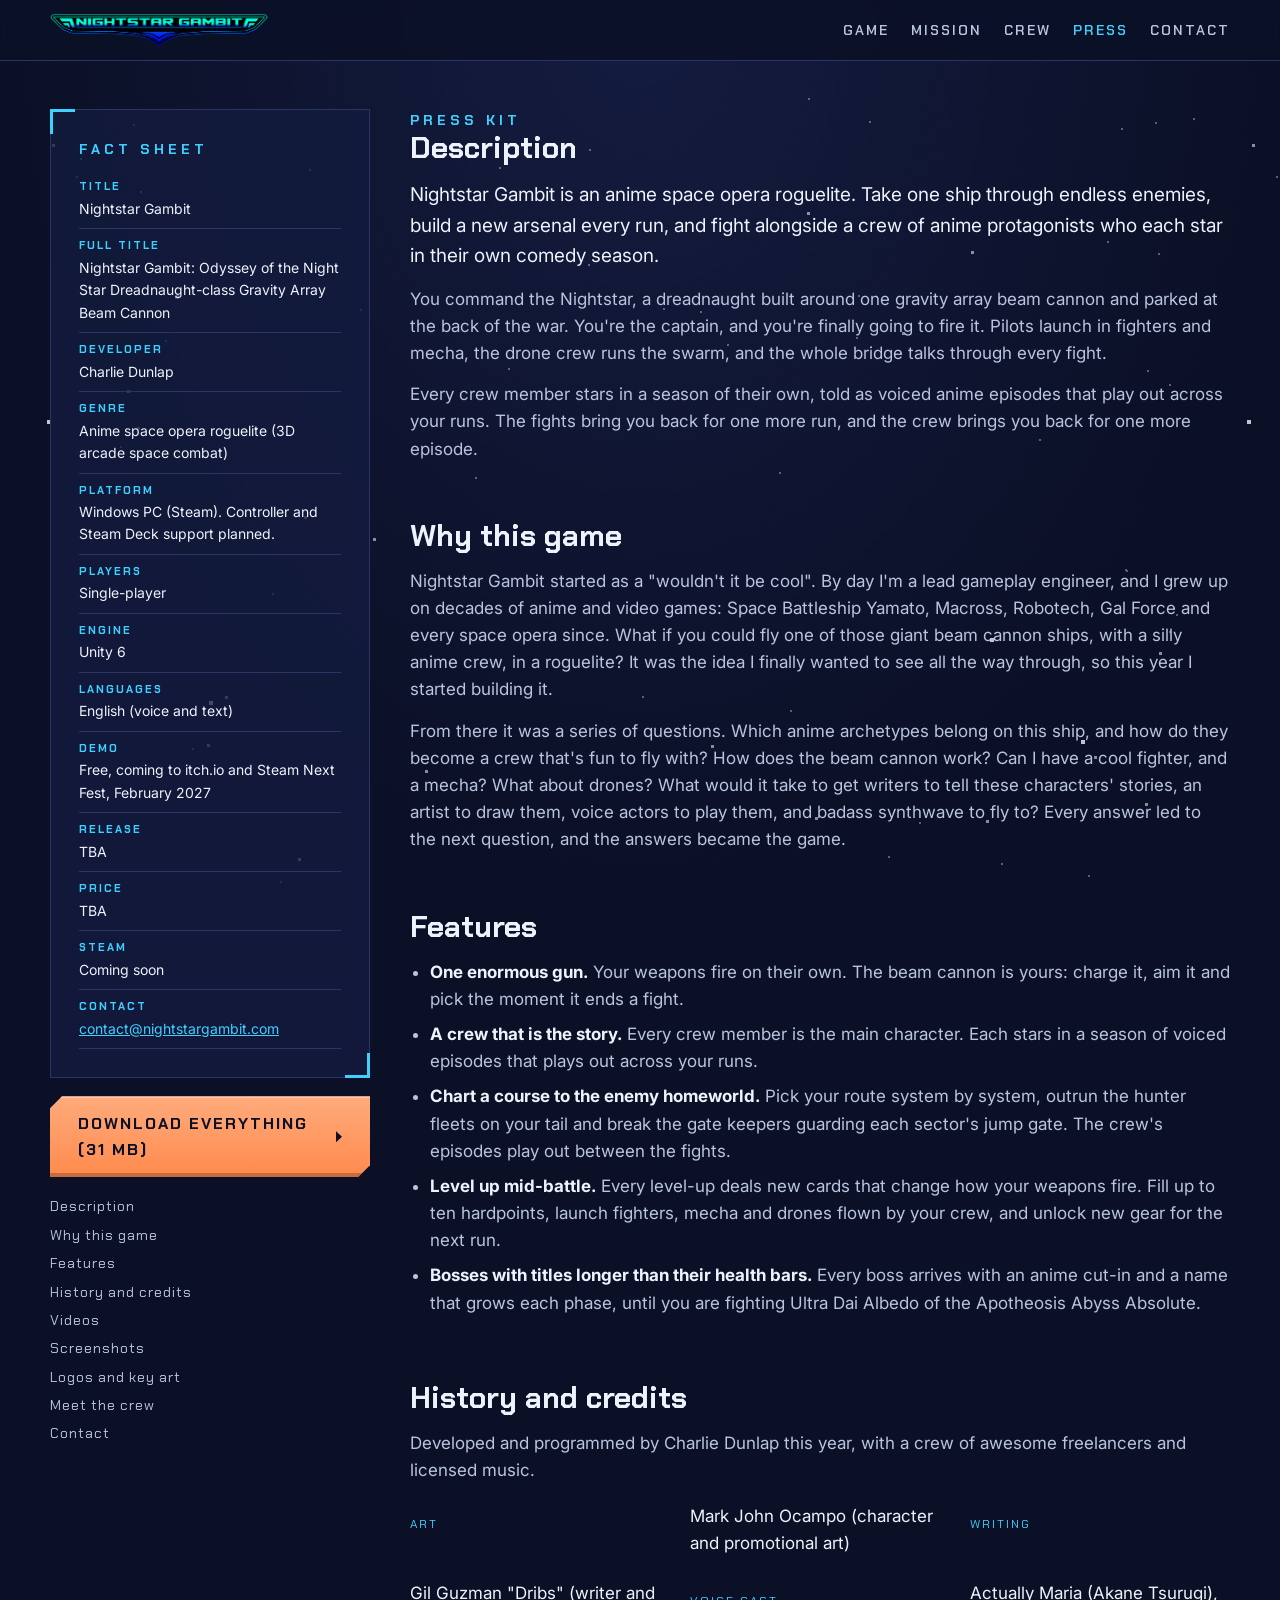
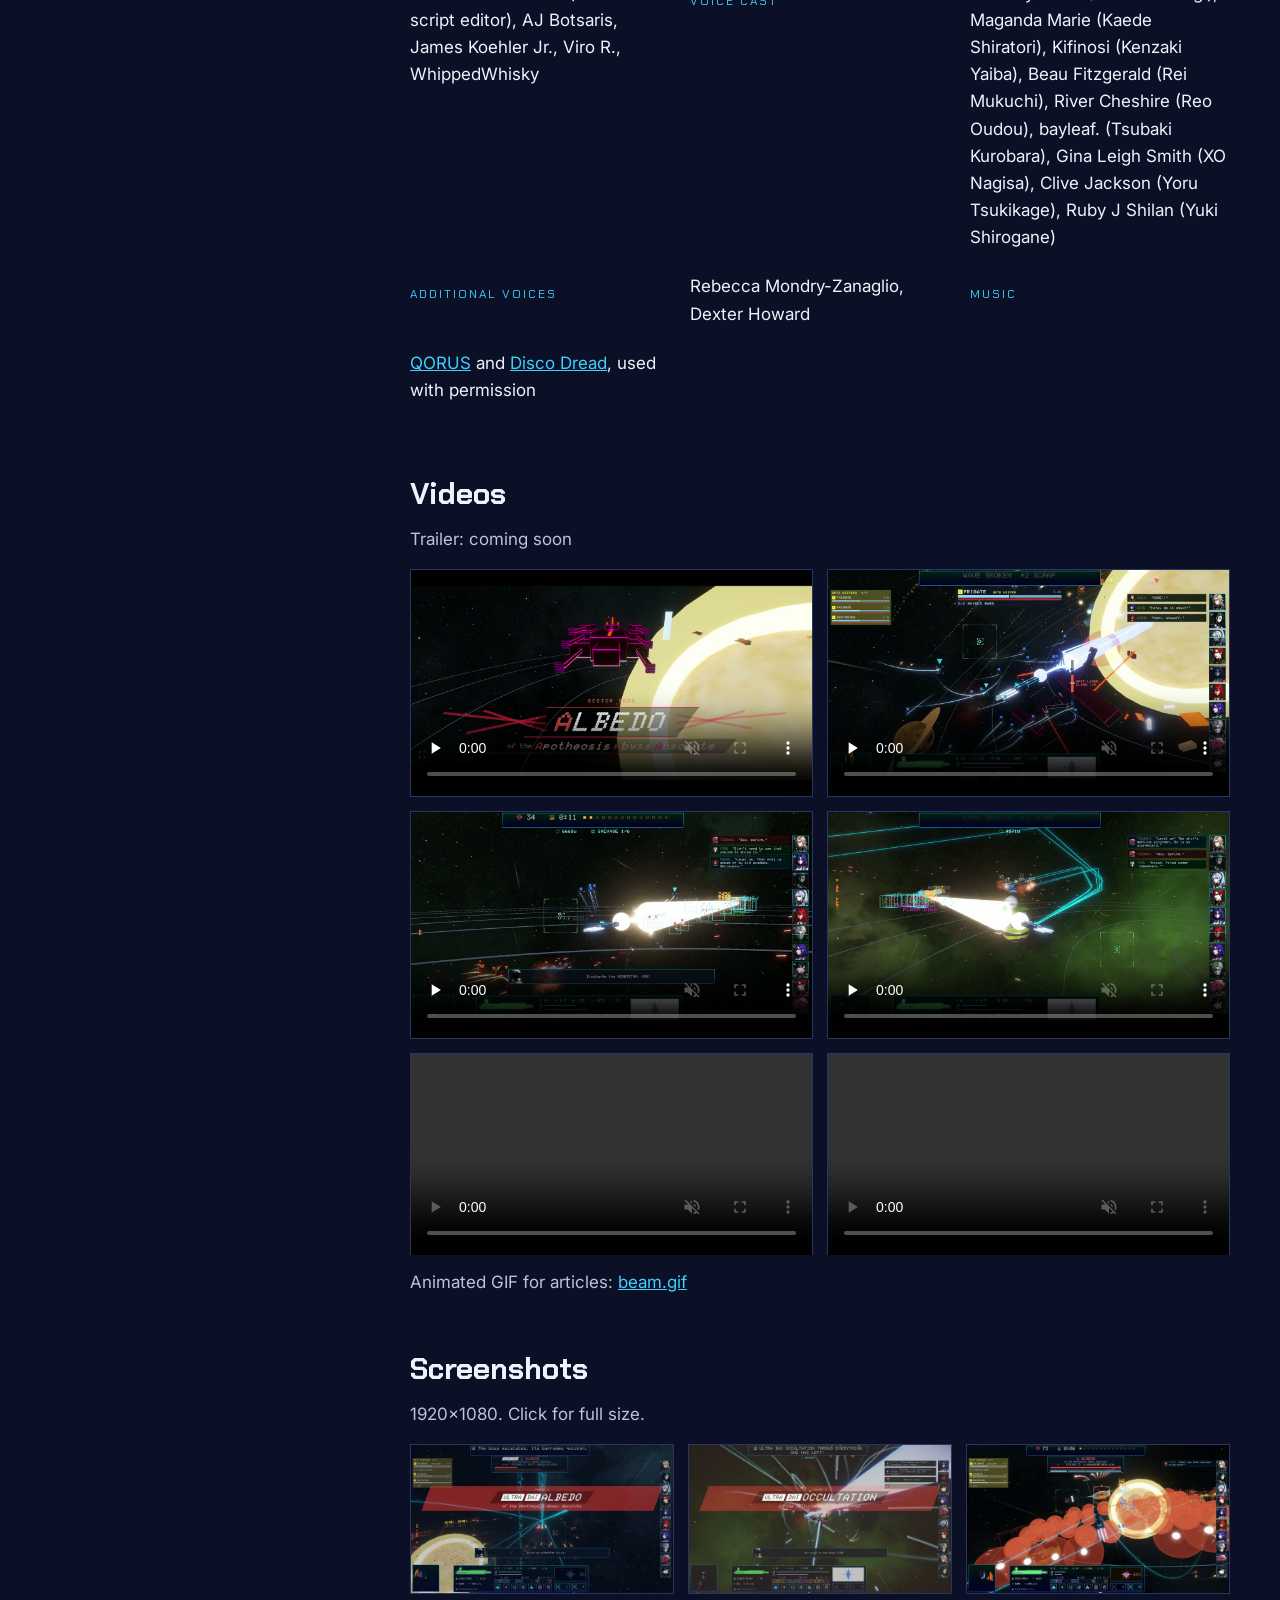
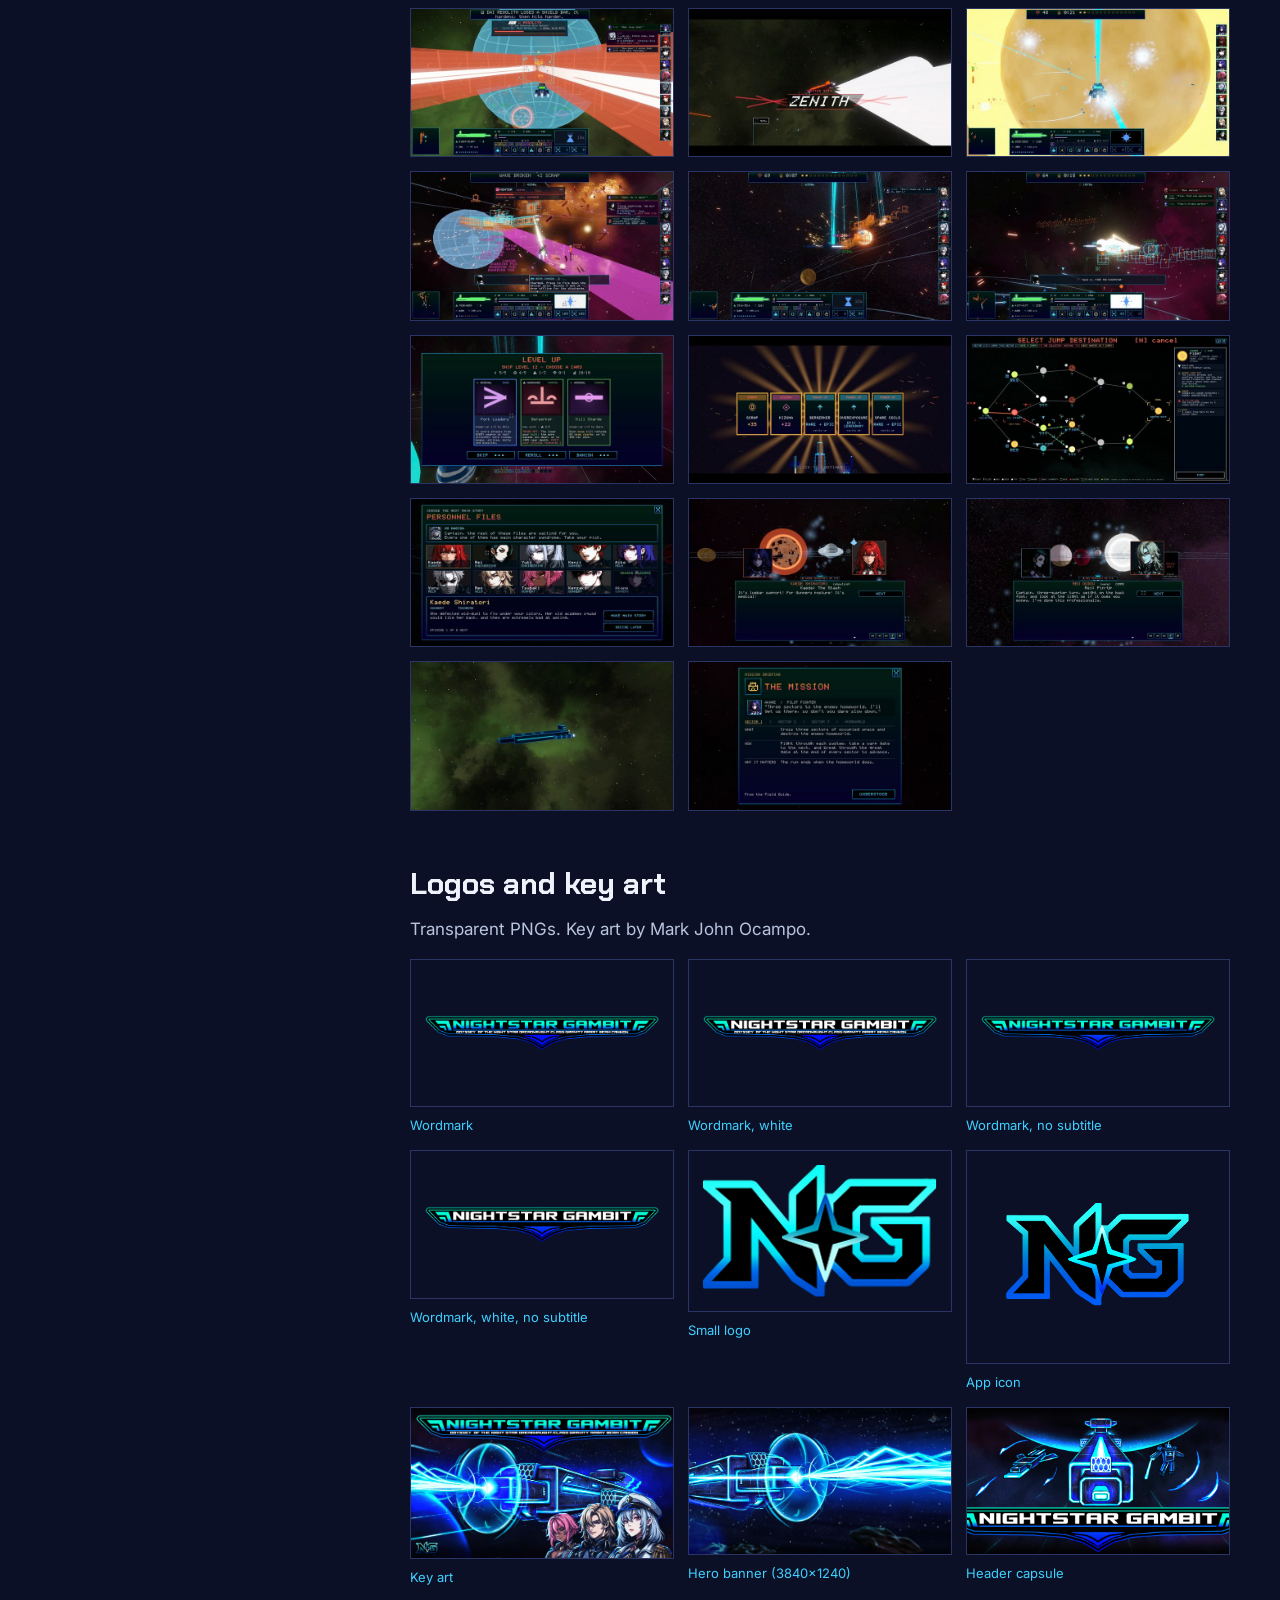
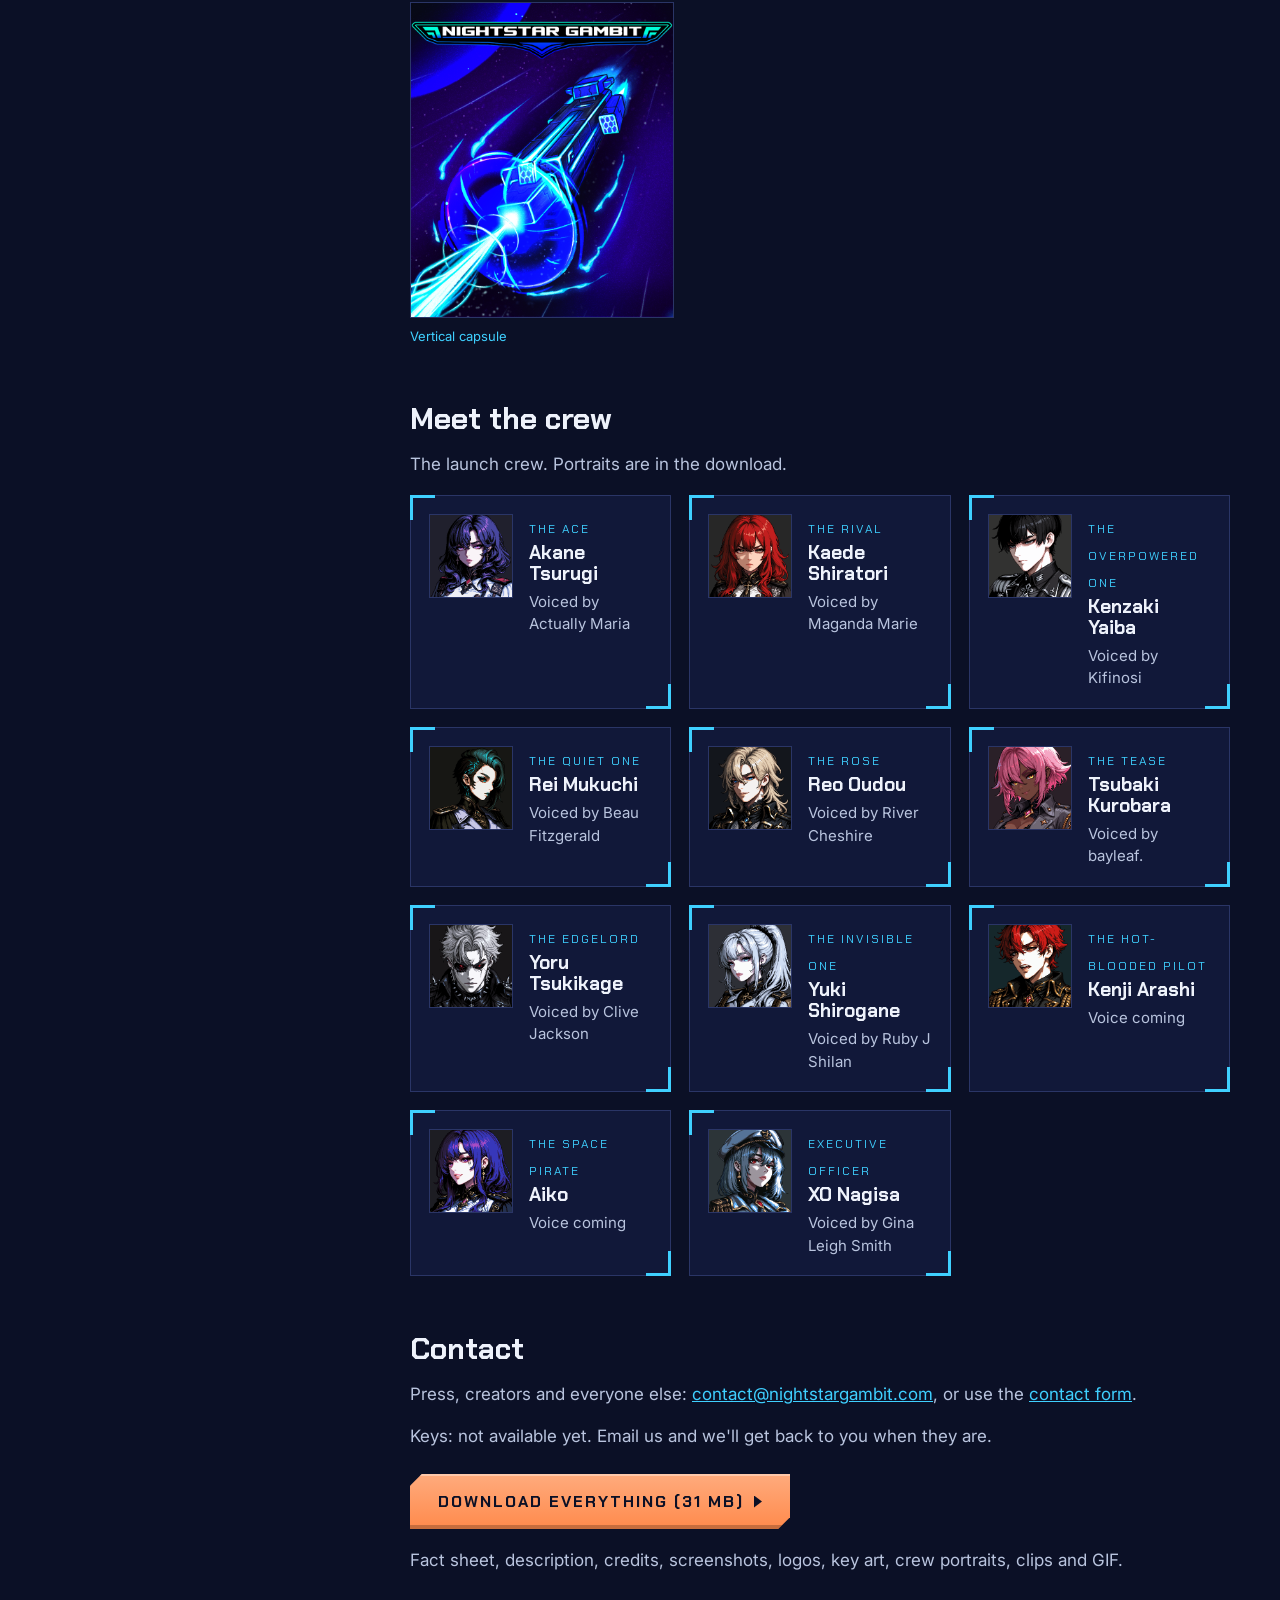
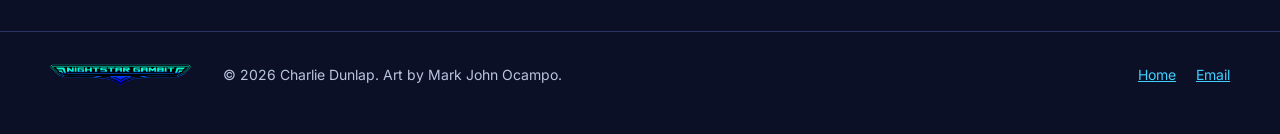
==== commit e4dbf576: "Mission in the top menu; the bar wraps to two rows on narrow screens Co-Authored-By: Claude Opus 5.5" ====
--- a/press/index.html
+++ b/press/index.html
@@ -1,196 +1,197 @@
-<!doctype html>
-<html lang="en">
-<head>
-<meta charset="utf-8">
-<meta name="viewport" content="width=device-width, initial-scale=1">
-<title>Press Kit · Nightstar Gambit</title>
-<meta name="description" content="Nightstar Gambit press kit: fact sheet, description, screenshots, logos, key art, crew and credits.">
-<meta property="og:title" content="Nightstar Gambit press kit">
-<meta property="og:image" content="https://nightstargambit.com/assets/key_art.jpg">
-<link rel="icon" href="../assets/icon.png">
-<link rel="preconnect" href="https://fonts.googleapis.com">
-<link rel="preconnect" href="https://fonts.gstatic.com" crossorigin>
-<link href="https://fonts.googleapis.com/css2?family=Chakra+Petch:wght@600;700&family=Inter:wght@400;600&display=swap" rel="stylesheet">
-<link rel="stylesheet" href="../css/site.css">
-</head>
-<body>
-
-<header class="bar">
-  <div class="wrap">
-    <a class="brand" href="../"><img src="../assets/logo_short.png" alt="Nightstar Gambit"></a>
-    <nav>
-      <a href="../#game">Game</a>
-      <a href="../#crew">Crew</a>
-      <a href="./" aria-current="page">Press</a>
-      <a href="../#contact">Contact</a>
-    </nav>
-  </div>
-</header>
-
-<div class="wrap press">
-  <aside>
-    <div class="hud">
-      <p class="eyebrow" style="margin-bottom:10px">Fact sheet</p>
-      <table class="facts">
-        <tr><th>Title</th><td>Nightstar Gambit</td></tr>
-        <tr><th>Full title</th><td>Nightstar Gambit: Odyssey of the Night Star Dreadnaught-class Gravity Array Beam Cannon</td></tr>
-        <tr><th>Developer</th><td>Charlie Dunlap</td></tr>
-        <tr><th>Genre</th><td>Anime space opera roguelite (3D arcade space combat)</td></tr>
-        <tr><th>Platform</th><td>Windows PC (Steam). Controller and Steam Deck support planned.</td></tr>
-        <tr><th>Players</th><td>Single-player</td></tr>
-        <tr><th>Engine</th><td>Unity 6</td></tr>
-        <tr><th>Languages</th><td>English (voice and text)</td></tr>
-        <tr><th>Demo</th><td>Free, coming to itch.io and Steam Next Fest, February 2027</td></tr>
-        <tr><th>Release</th><td>TBA</td></tr>
-        <tr><th>Price</th><td>TBA</td></tr>
-        <tr><th>Steam</th><td>Coming soon</td></tr>
-        <tr><th>Contact</th><td><a href="mailto:contact@nightstargambit.com">contact@nightstargambit.com</a></td></tr>
-      </table>
-    </div>
-    <a class="btn primary" href="Nightstar_Gambit_Press_Kit.zip" download>Download everything (31 MB)</a>
-    <nav class="toc">
-      <a href="#description">Description</a>
-      <a href="#why">Why this game</a>
-      <a href="#features">Features</a>
-      <a href="#history">History and credits</a>
-      <a href="#videos">Videos</a>
-      <a href="#images">Screenshots</a>
-      <a href="#art">Logos and key art</a>
-      <a href="#crew">Meet the crew</a>
-      <a href="#contact">Contact</a>
-    </nav>
-  </aside>
-
-  <main>
-    <section id="description">
-      <p class="eyebrow">Press kit</p>
-      <h2>Description</h2>
-      <p style="color:var(--paper);font-size:19px">Nightstar Gambit is an anime space opera roguelite. Take one ship through endless enemies, build a new arsenal every run, and fight alongside a crew of anime protagonists who each star in their own comedy season.</p>
-      <p>You command the Nightstar, a dreadnaught built around one gravity array beam cannon and parked at the back of the war. You're the captain, and you're finally going to fire it. Pilots launch in fighters and mecha, the drone crew runs the swarm, and the whole bridge talks through every fight.</p>
-      <p>Every crew member stars in a season of their own, told as voiced anime episodes that play out across your runs. The fights bring you back for one more run, and the crew brings you back for one more episode.</p>
-    </section>
-
-    <section id="why">
-      <h2>Why this game</h2>
-      <p>Nightstar Gambit started as a "wouldn't it be cool". By day I'm a lead gameplay engineer, and I grew up on decades of anime and video games: Space Battleship Yamato, Macross, Robotech, Gal Force and every space opera since. What if you could fly one of those giant beam cannon ships, with a silly anime crew, in a roguelite? It was the idea I finally wanted to see all the way through, so this year I started building it.</p>
-      <p>From there it was a series of questions. Which anime archetypes belong on this ship, and how do they become a crew that's fun to fly with? How does the beam cannon work? Can I have a cool fighter, and a mecha? What about drones? What would it take to get writers to tell these characters' stories, an artist to draw them, voice actors to play them, and badass synthwave to fly to? Every answer led to the next question, and the answers became the game.</p>
-    </section>
-
-    <section id="features">
-      <h2>Features</h2>
-      <ul>
-        <li><strong>One enormous gun.</strong> Your weapons fire on their own. The beam cannon is yours: charge it, aim it and pick the moment it ends a fight.</li>
-        <li><strong>A crew that is the story.</strong> Every crew member is the main character. Each stars in a season of voiced episodes that plays out across your runs.</li>
-        <li><strong>Chart a course to the enemy homeworld.</strong> Pick your route system by system, outrun the hunter fleets on your tail and break the gate keepers guarding each sector's jump gate. The crew's episodes play out between the fights.</li>
-        <li><strong>Level up mid-battle.</strong> Every level-up deals new cards that change how your weapons fire. Fill up to ten hardpoints, launch fighters, mecha and drones flown by your crew, and unlock new gear for the next run.</li>
-        <li><strong>Bosses with titles longer than their health bars.</strong> Every boss arrives with an anime cut-in and a name that grows each phase, until you are fighting Ultra Dai Albedo of the Apotheosis Abyss Absolute.</li>
-      </ul>
-    </section>
-
-    <section id="history">
-      <h2>History and credits</h2>
-      <p>Developed and programmed by Charlie Dunlap this year, with a crew of awesome freelancers and licensed music.</p>
-      <dl class="credits">
-        <dt>Art</dt><dd>Mark John Ocampo (character and promotional art)</dd>
-        <dt>Writing</dt><dd>Gil Guzman "Dribs" (writer and script editor), AJ Botsaris, James Koehler Jr., Viro R., WhippedWhisky</dd>
-        <dt>Voice cast</dt><dd>Actually Maria (Akane Tsurugi), Maganda Marie (Kaede Shiratori), Kifinosi (Kenzaki Yaiba), Beau Fitzgerald (Rei Mukuchi), River Cheshire (Reo Oudou), bayleaf. (Tsubaki Kurobara), Gina Leigh Smith (XO Nagisa), Clive Jackson (Yoru Tsukikage), Ruby J Shilan (Yuki Shirogane)</dd>
-        <dt>Additional voices</dt><dd>Rebecca Mondry-Zanaglio, Dexter Howard</dd>
-        <dt>Music</dt><dd><a href="https://www.qorus-music.com" rel="noopener">QORUS</a> and <a href="https://discodread.com" rel="noopener">Disco Dread</a>, used with permission</dd>
-      </dl>
-    </section>
-
-    <section id="videos">
-      <h2>Videos</h2>
-      <p style="margin-bottom:16px">Trailer: coming soon</p>
-      <div class="videos">
-        <video src="../assets/video/boss_intro.mp4" poster="../assets/video/boss_intro.jpg" controls muted loop playsinline preload="none"></video>
-        <video src="../assets/video/boss_dive_kill.mp4" poster="../assets/video/boss_dive_kill.jpg" controls muted loop playsinline preload="none"></video>
-        <video src="../assets/video/beam_pack.mp4" poster="../assets/video/beam_pack.jpg" controls muted loop playsinline preload="none"></video>
-        <video src="../assets/video/beam_nebula.mp4" poster="../assets/video/beam_nebula.jpg" controls muted loop playsinline preload="none"></video>
-        <video src="../assets/video/beam_sweep.mp4" controls muted loop playsinline preload="metadata"></video>
-        <video src="../assets/video/weapon_lock.mp4" controls muted loop playsinline preload="metadata"></video>
-      </div>
-      <p style="margin-top:14px">Animated GIF for articles: <a href="../assets/beam.gif" download>beam.gif</a></p>
-    </section>
-
-    <section id="images">
-      <h2>Screenshots</h2>
-      <p style="margin-bottom:16px">1920x1080. Click for full size.</p>
-      <div class="shots">
-        <a href="../assets/shots/01_boss_title_ultra_dai_albedo.jpg"><img loading="lazy" src="../assets/shots/thumb/01_boss_title_ultra_dai_albedo.jpg" alt="Boss phase cut-in: ULTRA DAI ALBEDO of the Apotheosis Abyss Absolute"></a>
-        <a href="../assets/shots/02_boss_phase_occultation.jpg"><img loading="lazy" src="../assets/shots/thumb/02_boss_phase_occultation.jpg" alt="Boss phase cut-in: ULTRA DAI OCCULTATION"></a>
-        <a href="../assets/shots/03_avalanche_aria.jpg"><img loading="lazy" src="../assets/shots/thumb/03_avalanche_aria.jpg" alt="Avalanche Aria: walls of boss shells"></a>
-        <a href="../assets/shots/04_beam_vs_regolith_shield.jpg"><img loading="lazy" src="../assets/shots/thumb/04_beam_vs_regolith_shield.jpg" alt="The beam cannon against the shield of DAI REGOLITH"></a>
-        <a href="../assets/shots/05_zenith_arrives.jpg"><img loading="lazy" src="../assets/shots/thumb/05_zenith_arrives.jpg" alt="ZENITH arrives"></a>
-        <a href="../assets/shots/06_beam_into_the_corona.jpg"><img loading="lazy" src="../assets/shots/thumb/06_beam_into_the_corona.jpg" alt="Firing the beam cannon inside a sun's corona"></a>
-        <a href="../assets/shots/07_beam_through_the_line.jpg"><img loading="lazy" src="../assets/shots/thumb/07_beam_through_the_line.jpg" alt="The beam cannon sweeping an enemy battle line"></a>
-        <a href="../assets/shots/08_swarm_fight.jpg"><img loading="lazy" src="../assets/shots/thumb/08_swarm_fight.jpg" alt="Fighting a swarm"></a>
-        <a href="../assets/shots/09_mecha_in_the_swarm.jpg"><img loading="lazy" src="../assets/shots/thumb/09_mecha_in_the_swarm.jpg" alt="A crew mecha in the swarm"></a>
-        <a href="../assets/shots/10_level_up_cards.jpg"><img loading="lazy" src="../assets/shots/thumb/10_level_up_cards.jpg" alt="Level-up card pick"></a>
-        <a href="../assets/shots/11_loot_crate_jackpot.jpg"><img loading="lazy" src="../assets/shots/thumb/11_loot_crate_jackpot.jpg" alt="Loot crate jackpot cards"></a>
-        <a href="../assets/shots/12_star_chart.jpg"><img loading="lazy" src="../assets/shots/thumb/12_star_chart.jpg" alt="The star chart"></a>
-        <a href="../assets/shots/13_personnel_files.jpg"><img loading="lazy" src="../assets/shots/thumb/13_personnel_files.jpg" alt="Personnel files: choosing the next main story"></a>
-        <a href="../assets/shots/14_episode_kaede_akane.jpg"><img loading="lazy" src="../assets/shots/thumb/14_episode_kaede_akane.jpg" alt="A voiced episode: Kaede and Akane"></a>
-        <a href="../assets/shots/15_episode_reo_rei.jpg"><img loading="lazy" src="../assets/shots/thumb/15_episode_reo_rei.jpg" alt="A voiced episode: Reo and Rei"></a>
-        <a href="../assets/shots/16_the_nightstar.jpg"><img loading="lazy" src="../assets/shots/thumb/16_the_nightstar.jpg" alt="The Nightstar"></a>
-        <a href="../assets/shots/17_mission_briefing.jpg"><img loading="lazy" src="../assets/shots/thumb/17_mission_briefing.jpg" alt="The mission briefing card: three sectors to the enemy homeworld"></a>
-      </div>
-    </section>
-
-    <section id="art">
-      <h2>Logos and key art</h2>
-      <p style="margin-bottom:16px">Transparent PNGs. Key art by Mark John Ocampo.</p>
-      <div class="logos">
-        <a href="../assets/full/nightstar_gambit_wordmark_color.png" download><span class="tile"><img loading="lazy" src="../assets/full/nightstar_gambit_wordmark_color.png" alt=""></span>Wordmark</a>
-        <a href="../assets/full/nightstar_gambit_wordmark_white.png" download><span class="tile"><img loading="lazy" src="../assets/full/nightstar_gambit_wordmark_white.png" alt=""></span>Wordmark, white</a>
-        <a href="../assets/full/nightstar_gambit_wordmark_color_short.png" download><span class="tile"><img loading="lazy" src="../assets/full/nightstar_gambit_wordmark_color_short.png" alt=""></span>Wordmark, no subtitle</a>
-        <a href="../assets/full/nightstar_gambit_wordmark_white_short.png" download><span class="tile"><img loading="lazy" src="../assets/full/nightstar_gambit_wordmark_white_short.png" alt=""></span>Wordmark, white, no subtitle</a>
-        <a href="../assets/full/nightstar_gambit_logo_small.png" download><span class="tile"><img loading="lazy" src="../assets/full/nightstar_gambit_logo_small.png" alt=""></span>Small logo</a>
-        <a href="../assets/full/nightstar_gambit_icon.png" download><span class="tile"><img loading="lazy" src="../assets/full/nightstar_gambit_icon.png" alt=""></span>App icon</a>
-        <a href="../assets/full/nightstar_gambit_key_art_1232x706.png" download><span class="tile" style="padding:0"><img loading="lazy" src="../assets/key_art.jpg" alt=""></span>Key art</a>
-        <a href="../assets/full/nightstar_gambit_hero_3840x1240.png" download><span class="tile" style="padding:0"><img loading="lazy" src="../assets/hero.jpg" alt="" style="height:100%;object-fit:cover"></span>Hero banner (3840x1240)</a>
-        <a href="../assets/full/nightstar_gambit_header_920x430.png" download><span class="tile" style="padding:0"><img loading="lazy" src="../assets/full/nightstar_gambit_header_920x430.png" alt="" style="height:100%;object-fit:cover"></span>Header capsule</a>
-        <a href="../assets/full/nightstar_gambit_vertical_748x896.png" download><span class="tile" style="padding:0"><img loading="lazy" src="../assets/full/nightstar_gambit_vertical_748x896.png" alt="" style="height:100%;object-fit:cover"></span>Vertical capsule</a>
-      </div>
-    </section>
-
-    <section id="crew">
-      <h2>Meet the crew</h2>
-      <p style="margin-bottom:16px">The launch crew. Portraits are in the download.</p>
-      <div class="crew">
-        <div class="hud"><img loading="lazy" src="../assets/crew/akane_tsurugi.png" alt=""><div><span class="role">The ace</span><h3>Akane Tsurugi</h3><p>Voiced by Actually Maria</p></div></div>
-        <div class="hud"><img loading="lazy" src="../assets/crew/kaede_shiratori.png" alt=""><div><span class="role">The rival</span><h3>Kaede Shiratori</h3><p>Voiced by Maganda Marie</p></div></div>
-        <div class="hud"><img loading="lazy" src="../assets/crew/kenzaki_yaiba.png" alt=""><div><span class="role">The overpowered one</span><h3>Kenzaki Yaiba</h3><p>Voiced by Kifinosi</p></div></div>
-        <div class="hud"><img loading="lazy" src="../assets/crew/rei_mukuchi.png" alt=""><div><span class="role">The quiet one</span><h3>Rei Mukuchi</h3><p>Voiced by Beau Fitzgerald</p></div></div>
-        <div class="hud"><img loading="lazy" src="../assets/crew/reo_oudou.png" alt=""><div><span class="role">The rose</span><h3>Reo Oudou</h3><p>Voiced by River Cheshire</p></div></div>
-        <div class="hud"><img loading="lazy" src="../assets/crew/tsubaki_kurobara.png" alt=""><div><span class="role">The tease</span><h3>Tsubaki Kurobara</h3><p>Voiced by bayleaf.</p></div></div>
-        <div class="hud"><img loading="lazy" src="../assets/crew/yoru_tsukikage.png" alt=""><div><span class="role">The edgelord</span><h3>Yoru Tsukikage</h3><p>Voiced by Clive Jackson</p></div></div>
-        <div class="hud"><img loading="lazy" src="../assets/crew/yuki_shirogane.png" alt=""><div><span class="role">The invisible one</span><h3>Yuki Shirogane</h3><p>Voiced by Ruby J Shilan</p></div></div>
-        <div class="hud"><img loading="lazy" src="../assets/crew/kenji_arashi.png" alt=""><div><span class="role">The hot-blooded pilot</span><h3>Kenji Arashi</h3><p>Voice coming</p></div></div>
-        <div class="hud"><img loading="lazy" src="../assets/crew/aiko.png" alt=""><div><span class="role">The space pirate</span><h3>Aiko</h3><p>Voice coming</p></div></div>
-        <div class="hud"><img loading="lazy" src="../assets/crew/xo_nagisa.png" alt=""><div><span class="role">Executive officer</span><h3>XO Nagisa</h3><p>Voiced by Gina Leigh Smith</p></div></div>
-      </div>
-    </section>
-
-
-    <section id="contact">
-      <h2>Contact</h2>
-      <p>Press, creators and everyone else: <a href="mailto:contact@nightstargambit.com">contact@nightstargambit.com</a>, or use the <a href="../#contact">contact form</a>.</p>
-      <p>Keys: not available yet. Email us and we'll get back to you when they are.</p>
-      <div class="dl" style="margin-top:24px">
-        <a class="btn primary" href="Nightstar_Gambit_Press_Kit.zip" download>Download everything (31 MB)</a>
-        <span>Fact sheet, description, credits, screenshots, logos, key art, crew portraits, clips and GIF.</span>
-      </div>
-    </section>
-  </main>
-</div>
-
-<footer>
-  <div class="wrap">
-    <img src="../assets/logo_short.png" alt="Nightstar Gambit">
-    <span>© 2026 Charlie Dunlap. Art by Mark John Ocampo.</span>
-    <span class="right"><a href="../">Home</a><a href="mailto:contact@nightstargambit.com">Email</a></span>
-  </div>
-</footer>
-</body>
-</html>
+<!doctype html>
+<html lang="en">
+<head>
+<meta charset="utf-8">
+<meta name="viewport" content="width=device-width, initial-scale=1">
+<title>Press Kit · Nightstar Gambit</title>
+<meta name="description" content="Nightstar Gambit press kit: fact sheet, description, screenshots, logos, key art, crew and credits.">
+<meta property="og:title" content="Nightstar Gambit press kit">
+<meta property="og:image" content="https://nightstargambit.com/assets/key_art.jpg">
+<link rel="icon" href="../assets/icon.png">
+<link rel="preconnect" href="https://fonts.googleapis.com">
+<link rel="preconnect" href="https://fonts.gstatic.com" crossorigin>
+<link href="https://fonts.googleapis.com/css2?family=Chakra+Petch:wght@600;700&family=Inter:wght@400;600&display=swap" rel="stylesheet">
+<link rel="stylesheet" href="../css/site.css">
+</head>
+<body>
+
+<header class="bar">
+  <div class="wrap">
+    <a class="brand" href="../"><img src="../assets/logo_short.png" alt="Nightstar Gambit"></a>
+    <nav>
+      <a href="../#game">Game</a>
+      <a href="../#mission">Mission</a>
+      <a href="../#crew">Crew</a>
+      <a href="./" aria-current="page">Press</a>
+      <a href="../#contact">Contact</a>
+    </nav>
+  </div>
+</header>
+
+<div class="wrap press">
+  <aside>
+    <div class="hud">
+      <p class="eyebrow" style="margin-bottom:10px">Fact sheet</p>
+      <table class="facts">
+        <tr><th>Title</th><td>Nightstar Gambit</td></tr>
+        <tr><th>Full title</th><td>Nightstar Gambit: Odyssey of the Night Star Dreadnaught-class Gravity Array Beam Cannon</td></tr>
+        <tr><th>Developer</th><td>Charlie Dunlap</td></tr>
+        <tr><th>Genre</th><td>Anime space opera roguelite (3D arcade space combat)</td></tr>
+        <tr><th>Platform</th><td>Windows PC (Steam). Controller and Steam Deck support planned.</td></tr>
+        <tr><th>Players</th><td>Single-player</td></tr>
+        <tr><th>Engine</th><td>Unity 6</td></tr>
+        <tr><th>Languages</th><td>English (voice and text)</td></tr>
+        <tr><th>Demo</th><td>Free, coming to itch.io and Steam Next Fest, February 2027</td></tr>
+        <tr><th>Release</th><td>TBA</td></tr>
+        <tr><th>Price</th><td>TBA</td></tr>
+        <tr><th>Steam</th><td>Coming soon</td></tr>
+        <tr><th>Contact</th><td><a href="mailto:contact@nightstargambit.com">contact@nightstargambit.com</a></td></tr>
+      </table>
+    </div>
+    <a class="btn primary" href="Nightstar_Gambit_Press_Kit.zip" download>Download everything (31 MB)</a>
+    <nav class="toc">
+      <a href="#description">Description</a>
+      <a href="#why">Why this game</a>
+      <a href="#features">Features</a>
+      <a href="#history">History and credits</a>
+      <a href="#videos">Videos</a>
+      <a href="#images">Screenshots</a>
+      <a href="#art">Logos and key art</a>
+      <a href="#crew">Meet the crew</a>
+      <a href="#contact">Contact</a>
+    </nav>
+  </aside>
+
+  <main>
+    <section id="description">
+      <p class="eyebrow">Press kit</p>
+      <h2>Description</h2>
+      <p style="color:var(--paper);font-size:19px">Nightstar Gambit is an anime space opera roguelite. Take one ship through endless enemies, build a new arsenal every run, and fight alongside a crew of anime protagonists who each star in their own comedy season.</p>
+      <p>You command the Nightstar, a dreadnaught built around one gravity array beam cannon and parked at the back of the war. You're the captain, and you're finally going to fire it. Pilots launch in fighters and mecha, the drone crew runs the swarm, and the whole bridge talks through every fight.</p>
+      <p>Every crew member stars in a season of their own, told as voiced anime episodes that play out across your runs. The fights bring you back for one more run, and the crew brings you back for one more episode.</p>
+    </section>
+
+    <section id="why">
+      <h2>Why this game</h2>
+      <p>Nightstar Gambit started as a "wouldn't it be cool". By day I'm a lead gameplay engineer, and I grew up on decades of anime and video games: Space Battleship Yamato, Macross, Robotech, Gal Force and every space opera since. What if you could fly one of those giant beam cannon ships, with a silly anime crew, in a roguelite? It was the idea I finally wanted to see all the way through, so this year I started building it.</p>
+      <p>From there it was a series of questions. Which anime archetypes belong on this ship, and how do they become a crew that's fun to fly with? How does the beam cannon work? Can I have a cool fighter, and a mecha? What about drones? What would it take to get writers to tell these characters' stories, an artist to draw them, voice actors to play them, and badass synthwave to fly to? Every answer led to the next question, and the answers became the game.</p>
+    </section>
+
+    <section id="features">
+      <h2>Features</h2>
+      <ul>
+        <li><strong>One enormous gun.</strong> Your weapons fire on their own. The beam cannon is yours: charge it, aim it and pick the moment it ends a fight.</li>
+        <li><strong>A crew that is the story.</strong> Every crew member is the main character. Each stars in a season of voiced episodes that plays out across your runs.</li>
+        <li><strong>Chart a course to the enemy homeworld.</strong> Pick your route system by system, outrun the hunter fleets on your tail and break the gate keepers guarding each sector's jump gate. The crew's episodes play out between the fights.</li>
+        <li><strong>Level up mid-battle.</strong> Every level-up deals new cards that change how your weapons fire. Fill up to ten hardpoints, launch fighters, mecha and drones flown by your crew, and unlock new gear for the next run.</li>
+        <li><strong>Bosses with titles longer than their health bars.</strong> Every boss arrives with an anime cut-in and a name that grows each phase, until you are fighting Ultra Dai Albedo of the Apotheosis Abyss Absolute.</li>
+      </ul>
+    </section>
+
+    <section id="history">
+      <h2>History and credits</h2>
+      <p>Developed and programmed by Charlie Dunlap this year, with a crew of awesome freelancers and licensed music.</p>
+      <dl class="credits">
+        <dt>Art</dt><dd>Mark John Ocampo (character and promotional art)</dd>
+        <dt>Writing</dt><dd>Gil Guzman "Dribs" (writer and script editor), AJ Botsaris, James Koehler Jr., Viro R., WhippedWhisky</dd>
+        <dt>Voice cast</dt><dd>Actually Maria (Akane Tsurugi), Maganda Marie (Kaede Shiratori), Kifinosi (Kenzaki Yaiba), Beau Fitzgerald (Rei Mukuchi), River Cheshire (Reo Oudou), bayleaf. (Tsubaki Kurobara), Gina Leigh Smith (XO Nagisa), Clive Jackson (Yoru Tsukikage), Ruby J Shilan (Yuki Shirogane)</dd>
+        <dt>Additional voices</dt><dd>Rebecca Mondry-Zanaglio, Dexter Howard</dd>
+        <dt>Music</dt><dd><a href="https://www.qorus-music.com" rel="noopener">QORUS</a> and <a href="https://discodread.com" rel="noopener">Disco Dread</a>, used with permission</dd>
+      </dl>
+    </section>
+
+    <section id="videos">
+      <h2>Videos</h2>
+      <p style="margin-bottom:16px">Trailer: coming soon</p>
+      <div class="videos">
+        <video src="../assets/video/boss_intro.mp4" poster="../assets/video/boss_intro.jpg" controls muted loop playsinline preload="none"></video>
+        <video src="../assets/video/boss_dive_kill.mp4" poster="../assets/video/boss_dive_kill.jpg" controls muted loop playsinline preload="none"></video>
+        <video src="../assets/video/beam_pack.mp4" poster="../assets/video/beam_pack.jpg" controls muted loop playsinline preload="none"></video>
+        <video src="../assets/video/beam_nebula.mp4" poster="../assets/video/beam_nebula.jpg" controls muted loop playsinline preload="none"></video>
+        <video src="../assets/video/beam_sweep.mp4" controls muted loop playsinline preload="metadata"></video>
+        <video src="../assets/video/weapon_lock.mp4" controls muted loop playsinline preload="metadata"></video>
+      </div>
+      <p style="margin-top:14px">Animated GIF for articles: <a href="../assets/beam.gif" download>beam.gif</a></p>
+    </section>
+
+    <section id="images">
+      <h2>Screenshots</h2>
+      <p style="margin-bottom:16px">1920x1080. Click for full size.</p>
+      <div class="shots">
+        <a href="../assets/shots/01_boss_title_ultra_dai_albedo.jpg"><img loading="lazy" src="../assets/shots/thumb/01_boss_title_ultra_dai_albedo.jpg" alt="Boss phase cut-in: ULTRA DAI ALBEDO of the Apotheosis Abyss Absolute"></a>
+        <a href="../assets/shots/02_boss_phase_occultation.jpg"><img loading="lazy" src="../assets/shots/thumb/02_boss_phase_occultation.jpg" alt="Boss phase cut-in: ULTRA DAI OCCULTATION"></a>
+        <a href="../assets/shots/03_avalanche_aria.jpg"><img loading="lazy" src="../assets/shots/thumb/03_avalanche_aria.jpg" alt="Avalanche Aria: walls of boss shells"></a>
+        <a href="../assets/shots/04_beam_vs_regolith_shield.jpg"><img loading="lazy" src="../assets/shots/thumb/04_beam_vs_regolith_shield.jpg" alt="The beam cannon against the shield of DAI REGOLITH"></a>
+        <a href="../assets/shots/05_zenith_arrives.jpg"><img loading="lazy" src="../assets/shots/thumb/05_zenith_arrives.jpg" alt="ZENITH arrives"></a>
+        <a href="../assets/shots/06_beam_into_the_corona.jpg"><img loading="lazy" src="../assets/shots/thumb/06_beam_into_the_corona.jpg" alt="Firing the beam cannon inside a sun's corona"></a>
+        <a href="../assets/shots/07_beam_through_the_line.jpg"><img loading="lazy" src="../assets/shots/thumb/07_beam_through_the_line.jpg" alt="The beam cannon sweeping an enemy battle line"></a>
+        <a href="../assets/shots/08_swarm_fight.jpg"><img loading="lazy" src="../assets/shots/thumb/08_swarm_fight.jpg" alt="Fighting a swarm"></a>
+        <a href="../assets/shots/09_mecha_in_the_swarm.jpg"><img loading="lazy" src="../assets/shots/thumb/09_mecha_in_the_swarm.jpg" alt="A crew mecha in the swarm"></a>
+        <a href="../assets/shots/10_level_up_cards.jpg"><img loading="lazy" src="../assets/shots/thumb/10_level_up_cards.jpg" alt="Level-up card pick"></a>
+        <a href="../assets/shots/11_loot_crate_jackpot.jpg"><img loading="lazy" src="../assets/shots/thumb/11_loot_crate_jackpot.jpg" alt="Loot crate jackpot cards"></a>
+        <a href="../assets/shots/12_star_chart.jpg"><img loading="lazy" src="../assets/shots/thumb/12_star_chart.jpg" alt="The star chart"></a>
+        <a href="../assets/shots/13_personnel_files.jpg"><img loading="lazy" src="../assets/shots/thumb/13_personnel_files.jpg" alt="Personnel files: choosing the next main story"></a>
+        <a href="../assets/shots/14_episode_kaede_akane.jpg"><img loading="lazy" src="../assets/shots/thumb/14_episode_kaede_akane.jpg" alt="A voiced episode: Kaede and Akane"></a>
+        <a href="../assets/shots/15_episode_reo_rei.jpg"><img loading="lazy" src="../assets/shots/thumb/15_episode_reo_rei.jpg" alt="A voiced episode: Reo and Rei"></a>
+        <a href="../assets/shots/16_the_nightstar.jpg"><img loading="lazy" src="../assets/shots/thumb/16_the_nightstar.jpg" alt="The Nightstar"></a>
+        <a href="../assets/shots/17_mission_briefing.jpg"><img loading="lazy" src="../assets/shots/thumb/17_mission_briefing.jpg" alt="The mission briefing card: three sectors to the enemy homeworld"></a>
+      </div>
+    </section>
+
+    <section id="art">
+      <h2>Logos and key art</h2>
+      <p style="margin-bottom:16px">Transparent PNGs. Key art by Mark John Ocampo.</p>
+      <div class="logos">
+        <a href="../assets/full/nightstar_gambit_wordmark_color.png" download><span class="tile"><img loading="lazy" src="../assets/full/nightstar_gambit_wordmark_color.png" alt=""></span>Wordmark</a>
+        <a href="../assets/full/nightstar_gambit_wordmark_white.png" download><span class="tile"><img loading="lazy" src="../assets/full/nightstar_gambit_wordmark_white.png" alt=""></span>Wordmark, white</a>
+        <a href="../assets/full/nightstar_gambit_wordmark_color_short.png" download><span class="tile"><img loading="lazy" src="../assets/full/nightstar_gambit_wordmark_color_short.png" alt=""></span>Wordmark, no subtitle</a>
+        <a href="../assets/full/nightstar_gambit_wordmark_white_short.png" download><span class="tile"><img loading="lazy" src="../assets/full/nightstar_gambit_wordmark_white_short.png" alt=""></span>Wordmark, white, no subtitle</a>
+        <a href="../assets/full/nightstar_gambit_logo_small.png" download><span class="tile"><img loading="lazy" src="../assets/full/nightstar_gambit_logo_small.png" alt=""></span>Small logo</a>
+        <a href="../assets/full/nightstar_gambit_icon.png" download><span class="tile"><img loading="lazy" src="../assets/full/nightstar_gambit_icon.png" alt=""></span>App icon</a>
+        <a href="../assets/full/nightstar_gambit_key_art_1232x706.png" download><span class="tile" style="padding:0"><img loading="lazy" src="../assets/key_art.jpg" alt=""></span>Key art</a>
+        <a href="../assets/full/nightstar_gambit_hero_3840x1240.png" download><span class="tile" style="padding:0"><img loading="lazy" src="../assets/hero.jpg" alt="" style="height:100%;object-fit:cover"></span>Hero banner (3840x1240)</a>
+        <a href="../assets/full/nightstar_gambit_header_920x430.png" download><span class="tile" style="padding:0"><img loading="lazy" src="../assets/full/nightstar_gambit_header_920x430.png" alt="" style="height:100%;object-fit:cover"></span>Header capsule</a>
+        <a href="../assets/full/nightstar_gambit_vertical_748x896.png" download><span class="tile" style="padding:0"><img loading="lazy" src="../assets/full/nightstar_gambit_vertical_748x896.png" alt="" style="height:100%;object-fit:cover"></span>Vertical capsule</a>
+      </div>
+    </section>
+
+    <section id="crew">
+      <h2>Meet the crew</h2>
+      <p style="margin-bottom:16px">The launch crew. Portraits are in the download.</p>
+      <div class="crew">
+        <div class="hud"><img loading="lazy" src="../assets/crew/akane_tsurugi.png" alt=""><div><span class="role">The ace</span><h3>Akane Tsurugi</h3><p>Voiced by Actually Maria</p></div></div>
+        <div class="hud"><img loading="lazy" src="../assets/crew/kaede_shiratori.png" alt=""><div><span class="role">The rival</span><h3>Kaede Shiratori</h3><p>Voiced by Maganda Marie</p></div></div>
+        <div class="hud"><img loading="lazy" src="../assets/crew/kenzaki_yaiba.png" alt=""><div><span class="role">The overpowered one</span><h3>Kenzaki Yaiba</h3><p>Voiced by Kifinosi</p></div></div>
+        <div class="hud"><img loading="lazy" src="../assets/crew/rei_mukuchi.png" alt=""><div><span class="role">The quiet one</span><h3>Rei Mukuchi</h3><p>Voiced by Beau Fitzgerald</p></div></div>
+        <div class="hud"><img loading="lazy" src="../assets/crew/reo_oudou.png" alt=""><div><span class="role">The rose</span><h3>Reo Oudou</h3><p>Voiced by River Cheshire</p></div></div>
+        <div class="hud"><img loading="lazy" src="../assets/crew/tsubaki_kurobara.png" alt=""><div><span class="role">The tease</span><h3>Tsubaki Kurobara</h3><p>Voiced by bayleaf.</p></div></div>
+        <div class="hud"><img loading="lazy" src="../assets/crew/yoru_tsukikage.png" alt=""><div><span class="role">The edgelord</span><h3>Yoru Tsukikage</h3><p>Voiced by Clive Jackson</p></div></div>
+        <div class="hud"><img loading="lazy" src="../assets/crew/yuki_shirogane.png" alt=""><div><span class="role">The invisible one</span><h3>Yuki Shirogane</h3><p>Voiced by Ruby J Shilan</p></div></div>
+        <div class="hud"><img loading="lazy" src="../assets/crew/kenji_arashi.png" alt=""><div><span class="role">The hot-blooded pilot</span><h3>Kenji Arashi</h3><p>Voice coming</p></div></div>
+        <div class="hud"><img loading="lazy" src="../assets/crew/aiko.png" alt=""><div><span class="role">The space pirate</span><h3>Aiko</h3><p>Voice coming</p></div></div>
+        <div class="hud"><img loading="lazy" src="../assets/crew/xo_nagisa.png" alt=""><div><span class="role">Executive officer</span><h3>XO Nagisa</h3><p>Voiced by Gina Leigh Smith</p></div></div>
+      </div>
+    </section>
+
+
+    <section id="contact">
+      <h2>Contact</h2>
+      <p>Press, creators and everyone else: <a href="mailto:contact@nightstargambit.com">contact@nightstargambit.com</a>, or use the <a href="../#contact">contact form</a>.</p>
+      <p>Keys: not available yet. Email us and we'll get back to you when they are.</p>
+      <div class="dl" style="margin-top:24px">
+        <a class="btn primary" href="Nightstar_Gambit_Press_Kit.zip" download>Download everything (31 MB)</a>
+        <span>Fact sheet, description, credits, screenshots, logos, key art, crew portraits, clips and GIF.</span>
+      </div>
+    </section>
+  </main>
+</div>
+
+<footer>
+  <div class="wrap">
+    <img src="../assets/logo_short.png" alt="Nightstar Gambit">
+    <span>© 2026 Charlie Dunlap. Art by Mark John Ocampo.</span>
+    <span class="right"><a href="../">Home</a><a href="mailto:contact@nightstargambit.com">Email</a></span>
+  </div>
+</footer>
+</body>
+</html>
--- a/css/site.css
+++ b/css/site.css
@@ -164,7 +164,6 @@
 video { width: 100%; border: 1px solid var(--line); background: #000; }
 .media video, .loops video { display: block; aspect-ratio: 16 / 9; object-fit: cover; border: 0; }
 .split.flip .media { order: -1; }
-.split.mission { margin-bottom: 36px; }
 .media, .loops figure { position: relative; }
 .snd { position: absolute; right: 20px; top: 20px; display: flex; align-items: center; gap: 8px; padding: 7px 12px 7px 9px;
   font: 600 12px/1 var(--display); letter-spacing: 2px; text-transform: uppercase; color: var(--paper);
@@ -244,7 +243,14 @@
   .videos, .row2 { grid-template-columns: 1fr; }
   .bar nav { gap: 14px; }
 }
+/* Narrow screens: the wordmark on its own row, the six links spread across the row under it. */
+@media (max-width: 820px) {
+  .bar .wrap { flex-wrap: wrap; height: auto; padding-top: 8px; padding-bottom: 8px; row-gap: 6px; }
+  .bar nav { margin-left: 0; width: 100%; justify-content: space-between; gap: 6px; }
+  .bar nav a { white-space: nowrap; }
+}
 @media (max-width: 560px) {
+  .bar nav a { font-size: 12px; letter-spacing: 1px; }
   .shots.gifs { grid-template-columns: 1fr; }
   .gifs figure.wide { grid-column: auto; }
   .steps { grid-template-columns: 1fr; }
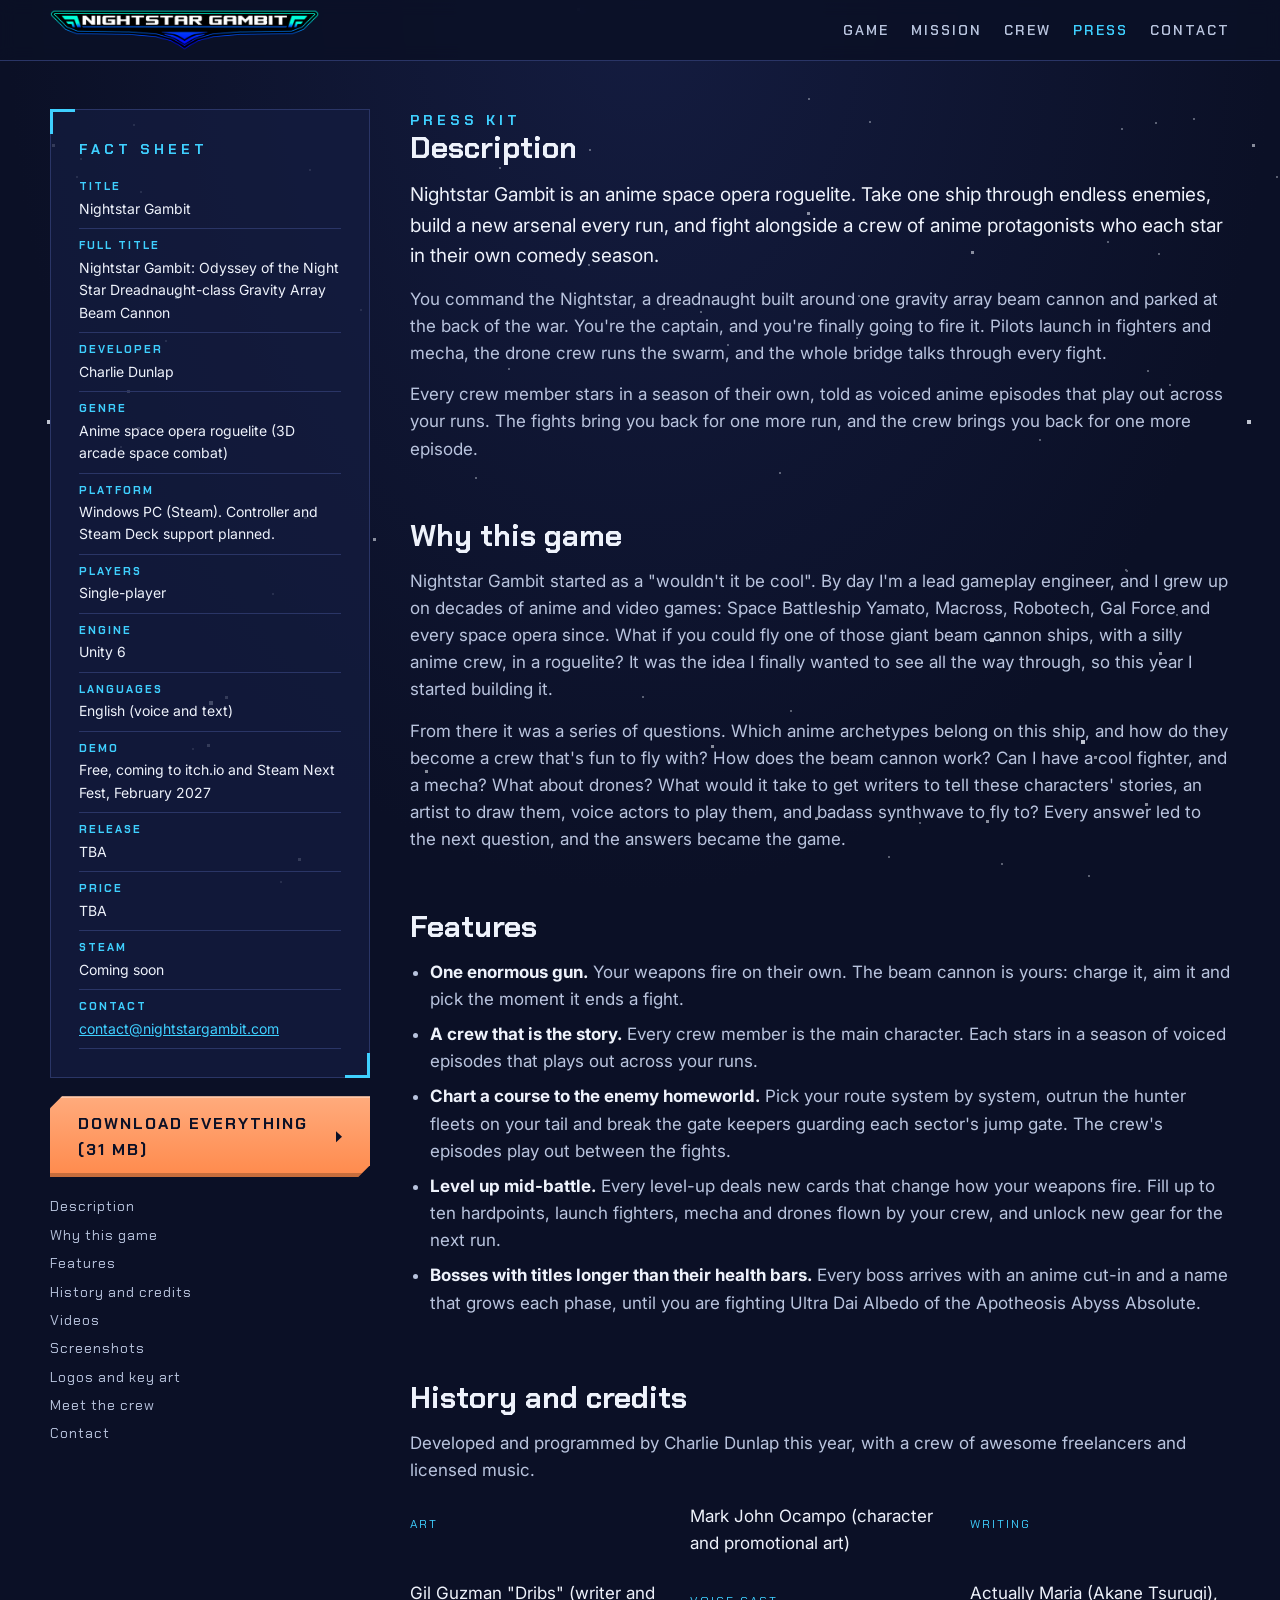
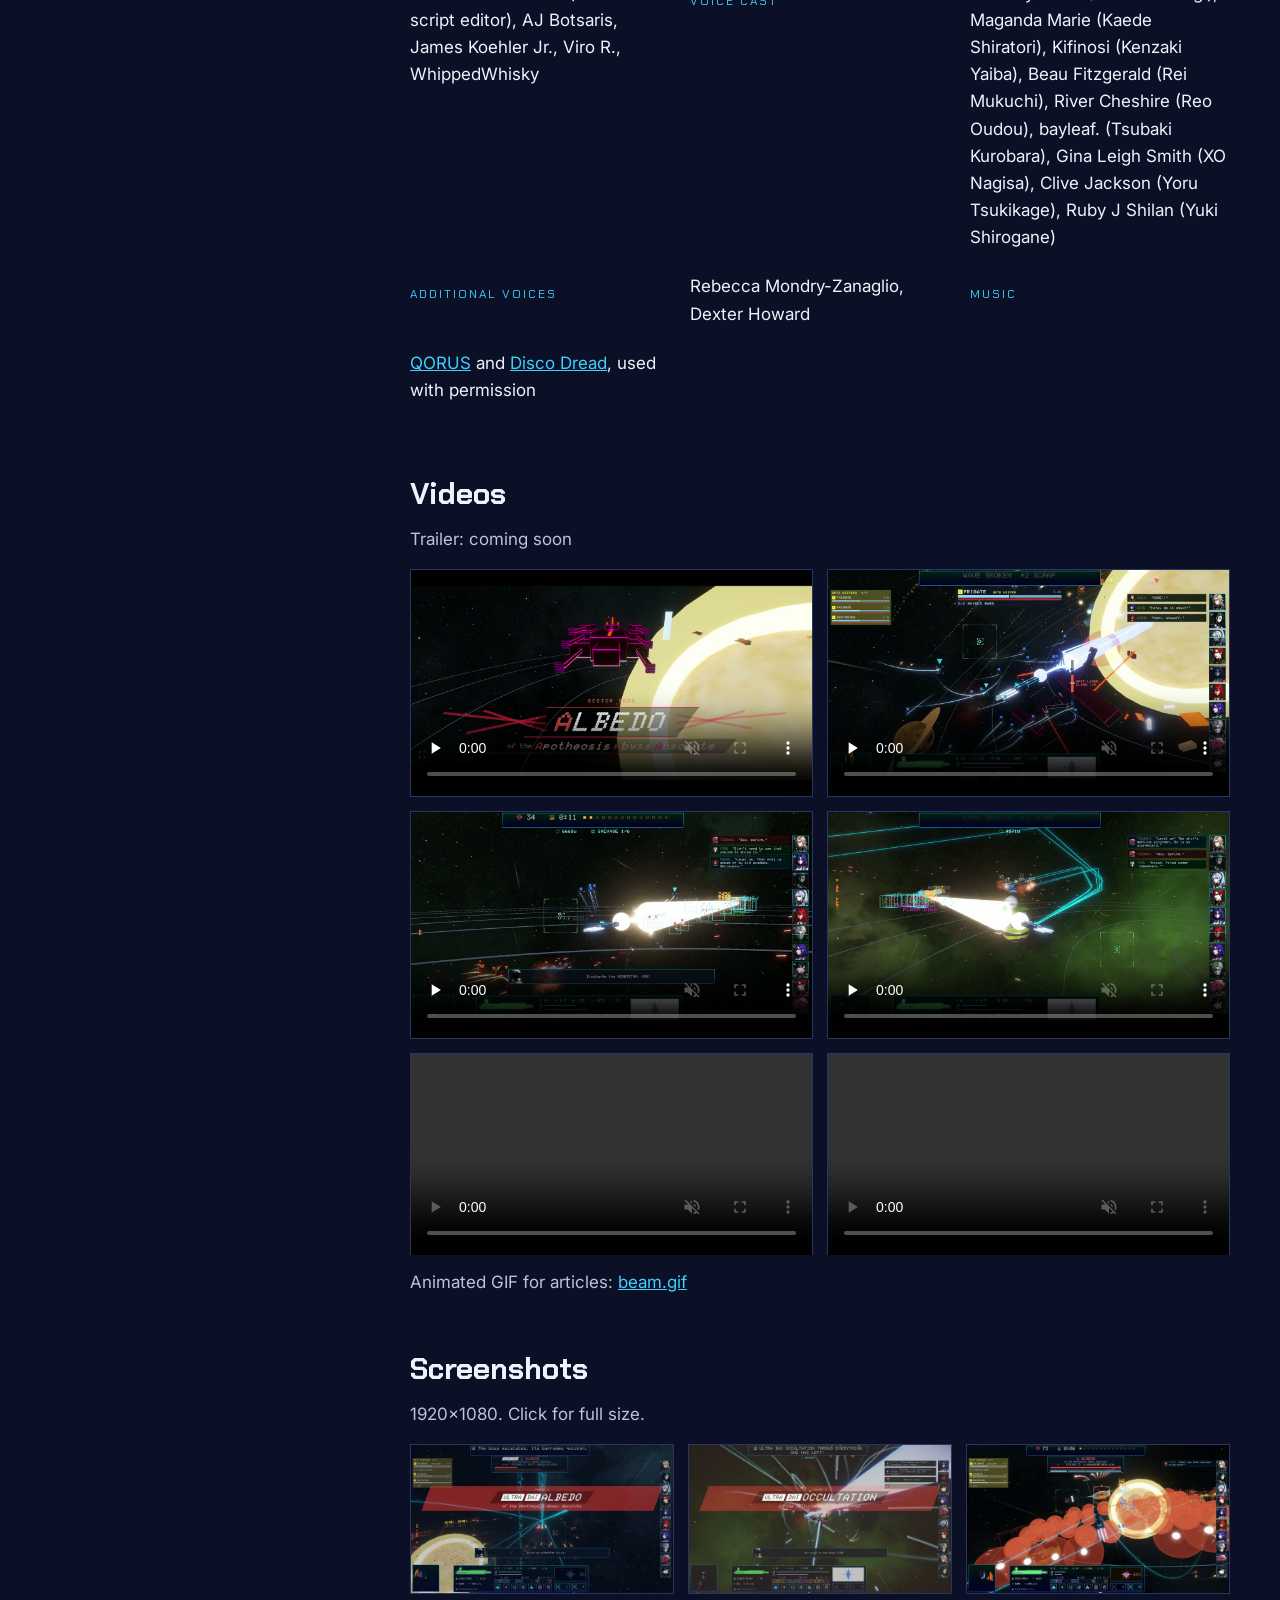
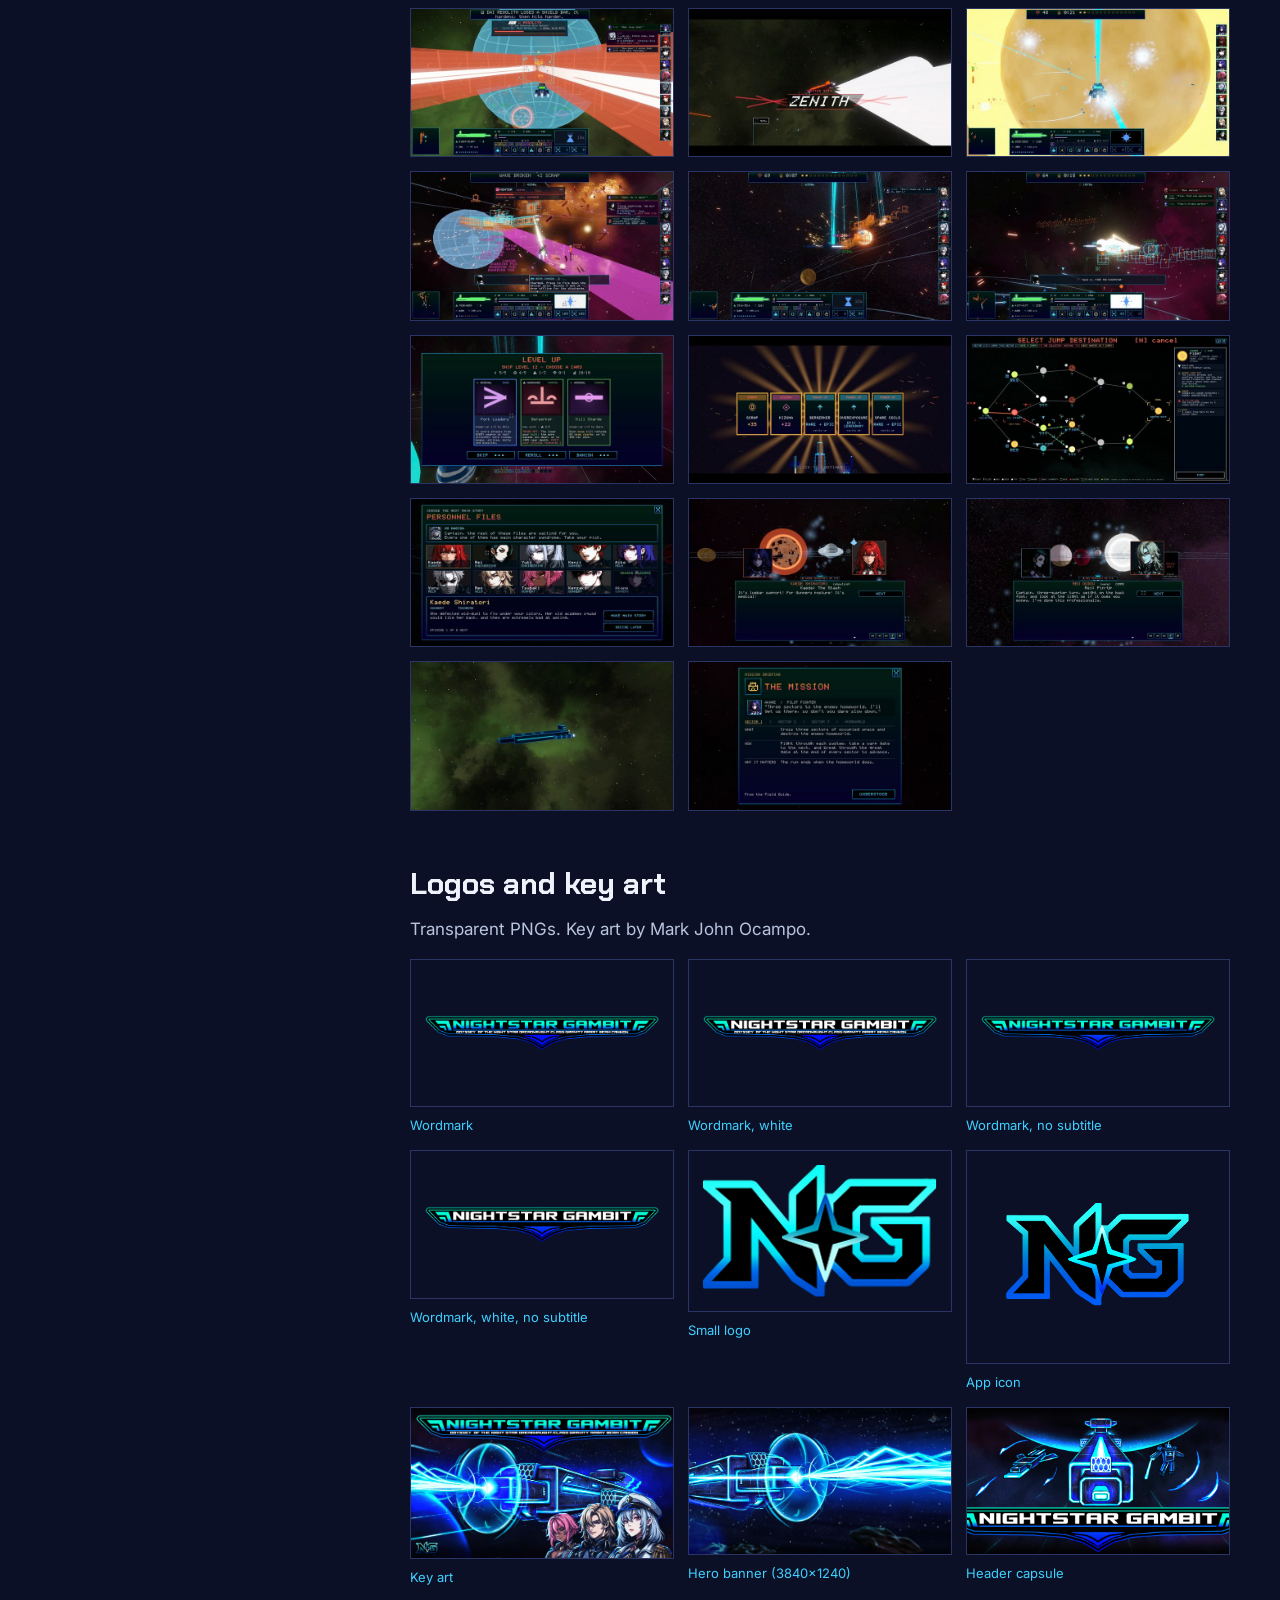
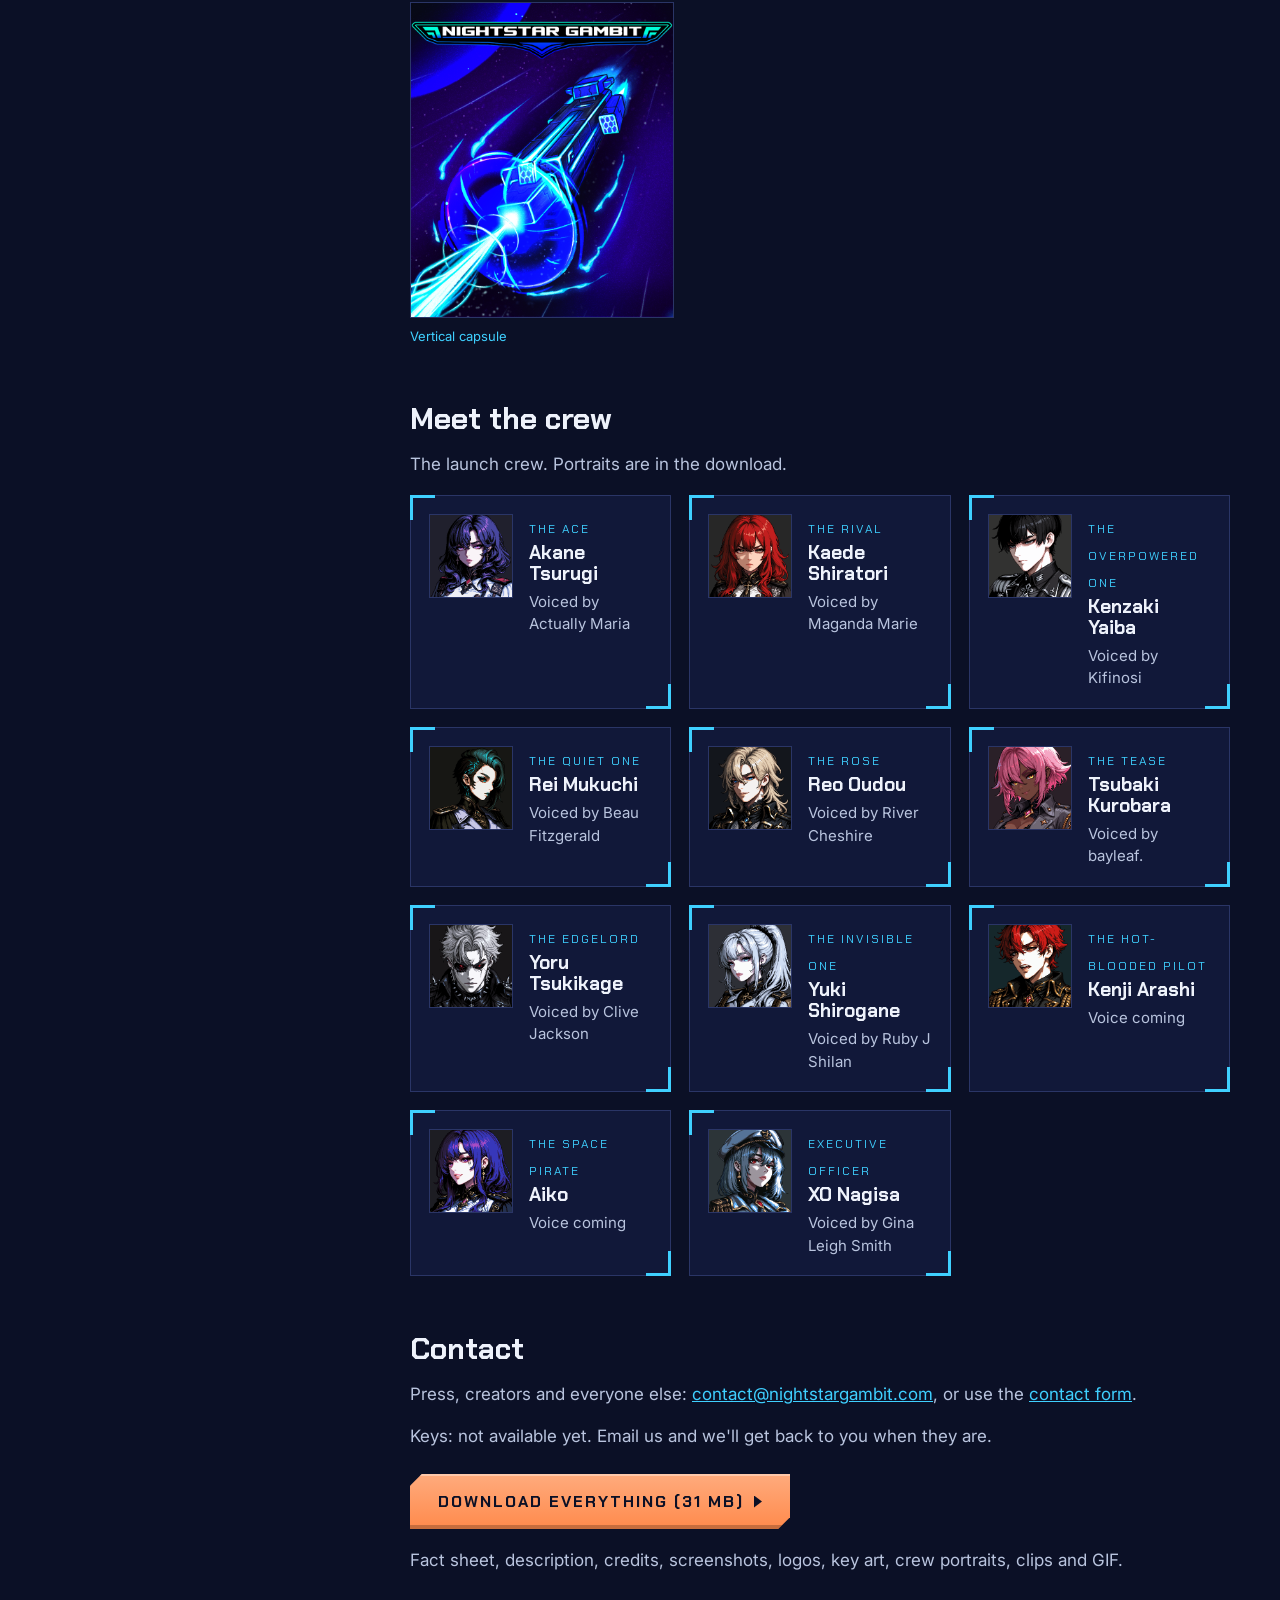
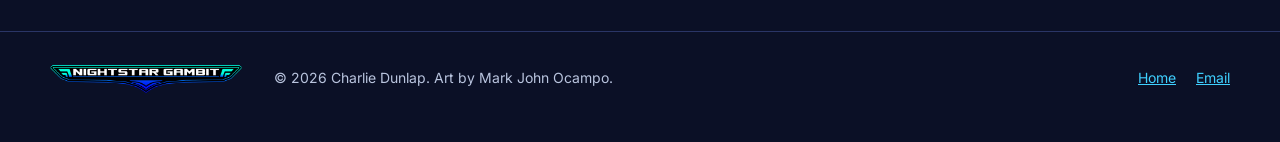
==== commit a91ddddb: "robots.txt, sitemap and canonical links for search engines Co-Authored-By: Claude Opus 5.5 <noreply@" ====
--- a/press/index.html
+++ b/press/index.html
@@ -1,197 +1,199 @@
-<!doctype html>
-<html lang="en">
-<head>
-<meta charset="utf-8">
-<meta name="viewport" content="width=device-width, initial-scale=1">
-<title>Press Kit · Nightstar Gambit</title>
-<meta name="description" content="Nightstar Gambit press kit: fact sheet, description, screenshots, logos, key art, crew and credits.">
-<meta property="og:title" content="Nightstar Gambit press kit">
-<meta property="og:image" content="https://nightstargambit.com/assets/key_art.jpg">
-<link rel="icon" href="../assets/icon.png">
-<link rel="preconnect" href="https://fonts.googleapis.com">
-<link rel="preconnect" href="https://fonts.gstatic.com" crossorigin>
-<link href="https://fonts.googleapis.com/css2?family=Chakra+Petch:wght@600;700&family=Inter:wght@400;600&display=swap" rel="stylesheet">
-<link rel="stylesheet" href="../css/site.css">
-</head>
-<body>
-
-<header class="bar">
-  <div class="wrap">
-    <a class="brand" href="../"><img src="../assets/logo_short.png" alt="Nightstar Gambit"></a>
-    <nav>
-      <a href="../#game">Game</a>
-      <a href="../#mission">Mission</a>
-      <a href="../#crew">Crew</a>
-      <a href="./" aria-current="page">Press</a>
-      <a href="../#contact">Contact</a>
-    </nav>
-  </div>
-</header>
-
-<div class="wrap press">
-  <aside>
-    <div class="hud">
-      <p class="eyebrow" style="margin-bottom:10px">Fact sheet</p>
-      <table class="facts">
-        <tr><th>Title</th><td>Nightstar Gambit</td></tr>
-        <tr><th>Full title</th><td>Nightstar Gambit: Odyssey of the Night Star Dreadnaught-class Gravity Array Beam Cannon</td></tr>
-        <tr><th>Developer</th><td>Charlie Dunlap</td></tr>
-        <tr><th>Genre</th><td>Anime space opera roguelite (3D arcade space combat)</td></tr>
-        <tr><th>Platform</th><td>Windows PC (Steam). Controller and Steam Deck support planned.</td></tr>
-        <tr><th>Players</th><td>Single-player</td></tr>
-        <tr><th>Engine</th><td>Unity 6</td></tr>
-        <tr><th>Languages</th><td>English (voice and text)</td></tr>
-        <tr><th>Demo</th><td>Free, coming to itch.io and Steam Next Fest, February 2027</td></tr>
-        <tr><th>Release</th><td>TBA</td></tr>
-        <tr><th>Price</th><td>TBA</td></tr>
-        <tr><th>Steam</th><td>Coming soon</td></tr>
-        <tr><th>Contact</th><td><a href="mailto:contact@nightstargambit.com">contact@nightstargambit.com</a></td></tr>
-      </table>
-    </div>
-    <a class="btn primary" href="Nightstar_Gambit_Press_Kit.zip" download>Download everything (31 MB)</a>
-    <nav class="toc">
-      <a href="#description">Description</a>
-      <a href="#why">Why this game</a>
-      <a href="#features">Features</a>
-      <a href="#history">History and credits</a>
-      <a href="#videos">Videos</a>
-      <a href="#images">Screenshots</a>
-      <a href="#art">Logos and key art</a>
-      <a href="#crew">Meet the crew</a>
-      <a href="#contact">Contact</a>
-    </nav>
-  </aside>
-
-  <main>
-    <section id="description">
-      <p class="eyebrow">Press kit</p>
-      <h2>Description</h2>
-      <p style="color:var(--paper);font-size:19px">Nightstar Gambit is an anime space opera roguelite. Take one ship through endless enemies, build a new arsenal every run, and fight alongside a crew of anime protagonists who each star in their own comedy season.</p>
-      <p>You command the Nightstar, a dreadnaught built around one gravity array beam cannon and parked at the back of the war. You're the captain, and you're finally going to fire it. Pilots launch in fighters and mecha, the drone crew runs the swarm, and the whole bridge talks through every fight.</p>
-      <p>Every crew member stars in a season of their own, told as voiced anime episodes that play out across your runs. The fights bring you back for one more run, and the crew brings you back for one more episode.</p>
-    </section>
-
-    <section id="why">
-      <h2>Why this game</h2>
-      <p>Nightstar Gambit started as a "wouldn't it be cool". By day I'm a lead gameplay engineer, and I grew up on decades of anime and video games: Space Battleship Yamato, Macross, Robotech, Gal Force and every space opera since. What if you could fly one of those giant beam cannon ships, with a silly anime crew, in a roguelite? It was the idea I finally wanted to see all the way through, so this year I started building it.</p>
-      <p>From there it was a series of questions. Which anime archetypes belong on this ship, and how do they become a crew that's fun to fly with? How does the beam cannon work? Can I have a cool fighter, and a mecha? What about drones? What would it take to get writers to tell these characters' stories, an artist to draw them, voice actors to play them, and badass synthwave to fly to? Every answer led to the next question, and the answers became the game.</p>
-    </section>
-
-    <section id="features">
-      <h2>Features</h2>
-      <ul>
-        <li><strong>One enormous gun.</strong> Your weapons fire on their own. The beam cannon is yours: charge it, aim it and pick the moment it ends a fight.</li>
-        <li><strong>A crew that is the story.</strong> Every crew member is the main character. Each stars in a season of voiced episodes that plays out across your runs.</li>
-        <li><strong>Chart a course to the enemy homeworld.</strong> Pick your route system by system, outrun the hunter fleets on your tail and break the gate keepers guarding each sector's jump gate. The crew's episodes play out between the fights.</li>
-        <li><strong>Level up mid-battle.</strong> Every level-up deals new cards that change how your weapons fire. Fill up to ten hardpoints, launch fighters, mecha and drones flown by your crew, and unlock new gear for the next run.</li>
-        <li><strong>Bosses with titles longer than their health bars.</strong> Every boss arrives with an anime cut-in and a name that grows each phase, until you are fighting Ultra Dai Albedo of the Apotheosis Abyss Absolute.</li>
-      </ul>
-    </section>
-
-    <section id="history">
-      <h2>History and credits</h2>
-      <p>Developed and programmed by Charlie Dunlap this year, with a crew of awesome freelancers and licensed music.</p>
-      <dl class="credits">
-        <dt>Art</dt><dd>Mark John Ocampo (character and promotional art)</dd>
-        <dt>Writing</dt><dd>Gil Guzman "Dribs" (writer and script editor), AJ Botsaris, James Koehler Jr., Viro R., WhippedWhisky</dd>
-        <dt>Voice cast</dt><dd>Actually Maria (Akane Tsurugi), Maganda Marie (Kaede Shiratori), Kifinosi (Kenzaki Yaiba), Beau Fitzgerald (Rei Mukuchi), River Cheshire (Reo Oudou), bayleaf. (Tsubaki Kurobara), Gina Leigh Smith (XO Nagisa), Clive Jackson (Yoru Tsukikage), Ruby J Shilan (Yuki Shirogane)</dd>
-        <dt>Additional voices</dt><dd>Rebecca Mondry-Zanaglio, Dexter Howard</dd>
-        <dt>Music</dt><dd><a href="https://www.qorus-music.com" rel="noopener">QORUS</a> and <a href="https://discodread.com" rel="noopener">Disco Dread</a>, used with permission</dd>
-      </dl>
-    </section>
-
-    <section id="videos">
-      <h2>Videos</h2>
-      <p style="margin-bottom:16px">Trailer: coming soon</p>
-      <div class="videos">
-        <video src="../assets/video/boss_intro.mp4" poster="../assets/video/boss_intro.jpg" controls muted loop playsinline preload="none"></video>
-        <video src="../assets/video/boss_dive_kill.mp4" poster="../assets/video/boss_dive_kill.jpg" controls muted loop playsinline preload="none"></video>
-        <video src="../assets/video/beam_pack.mp4" poster="../assets/video/beam_pack.jpg" controls muted loop playsinline preload="none"></video>
-        <video src="../assets/video/beam_nebula.mp4" poster="../assets/video/beam_nebula.jpg" controls muted loop playsinline preload="none"></video>
-        <video src="../assets/video/beam_sweep.mp4" controls muted loop playsinline preload="metadata"></video>
-        <video src="../assets/video/weapon_lock.mp4" controls muted loop playsinline preload="metadata"></video>
-      </div>
-      <p style="margin-top:14px">Animated GIF for articles: <a href="../assets/beam.gif" download>beam.gif</a></p>
-    </section>
-
-    <section id="images">
-      <h2>Screenshots</h2>
-      <p style="margin-bottom:16px">1920x1080. Click for full size.</p>
-      <div class="shots">
-        <a href="../assets/shots/01_boss_title_ultra_dai_albedo.jpg"><img loading="lazy" src="../assets/shots/thumb/01_boss_title_ultra_dai_albedo.jpg" alt="Boss phase cut-in: ULTRA DAI ALBEDO of the Apotheosis Abyss Absolute"></a>
-        <a href="../assets/shots/02_boss_phase_occultation.jpg"><img loading="lazy" src="../assets/shots/thumb/02_boss_phase_occultation.jpg" alt="Boss phase cut-in: ULTRA DAI OCCULTATION"></a>
-        <a href="../assets/shots/03_avalanche_aria.jpg"><img loading="lazy" src="../assets/shots/thumb/03_avalanche_aria.jpg" alt="Avalanche Aria: walls of boss shells"></a>
-        <a href="../assets/shots/04_beam_vs_regolith_shield.jpg"><img loading="lazy" src="../assets/shots/thumb/04_beam_vs_regolith_shield.jpg" alt="The beam cannon against the shield of DAI REGOLITH"></a>
-        <a href="../assets/shots/05_zenith_arrives.jpg"><img loading="lazy" src="../assets/shots/thumb/05_zenith_arrives.jpg" alt="ZENITH arrives"></a>
-        <a href="../assets/shots/06_beam_into_the_corona.jpg"><img loading="lazy" src="../assets/shots/thumb/06_beam_into_the_corona.jpg" alt="Firing the beam cannon inside a sun's corona"></a>
-        <a href="../assets/shots/07_beam_through_the_line.jpg"><img loading="lazy" src="../assets/shots/thumb/07_beam_through_the_line.jpg" alt="The beam cannon sweeping an enemy battle line"></a>
-        <a href="../assets/shots/08_swarm_fight.jpg"><img loading="lazy" src="../assets/shots/thumb/08_swarm_fight.jpg" alt="Fighting a swarm"></a>
-        <a href="../assets/shots/09_mecha_in_the_swarm.jpg"><img loading="lazy" src="../assets/shots/thumb/09_mecha_in_the_swarm.jpg" alt="A crew mecha in the swarm"></a>
-        <a href="../assets/shots/10_level_up_cards.jpg"><img loading="lazy" src="../assets/shots/thumb/10_level_up_cards.jpg" alt="Level-up card pick"></a>
-        <a href="../assets/shots/11_loot_crate_jackpot.jpg"><img loading="lazy" src="../assets/shots/thumb/11_loot_crate_jackpot.jpg" alt="Loot crate jackpot cards"></a>
-        <a href="../assets/shots/12_star_chart.jpg"><img loading="lazy" src="../assets/shots/thumb/12_star_chart.jpg" alt="The star chart"></a>
-        <a href="../assets/shots/13_personnel_files.jpg"><img loading="lazy" src="../assets/shots/thumb/13_personnel_files.jpg" alt="Personnel files: choosing the next main story"></a>
-        <a href="../assets/shots/14_episode_kaede_akane.jpg"><img loading="lazy" src="../assets/shots/thumb/14_episode_kaede_akane.jpg" alt="A voiced episode: Kaede and Akane"></a>
-        <a href="../assets/shots/15_episode_reo_rei.jpg"><img loading="lazy" src="../assets/shots/thumb/15_episode_reo_rei.jpg" alt="A voiced episode: Reo and Rei"></a>
-        <a href="../assets/shots/16_the_nightstar.jpg"><img loading="lazy" src="../assets/shots/thumb/16_the_nightstar.jpg" alt="The Nightstar"></a>
-        <a href="../assets/shots/17_mission_briefing.jpg"><img loading="lazy" src="../assets/shots/thumb/17_mission_briefing.jpg" alt="The mission briefing card: three sectors to the enemy homeworld"></a>
-      </div>
-    </section>
-
-    <section id="art">
-      <h2>Logos and key art</h2>
-      <p style="margin-bottom:16px">Transparent PNGs. Key art by Mark John Ocampo.</p>
-      <div class="logos">
-        <a href="../assets/full/nightstar_gambit_wordmark_color.png" download><span class="tile"><img loading="lazy" src="../assets/full/nightstar_gambit_wordmark_color.png" alt=""></span>Wordmark</a>
-        <a href="../assets/full/nightstar_gambit_wordmark_white.png" download><span class="tile"><img loading="lazy" src="../assets/full/nightstar_gambit_wordmark_white.png" alt=""></span>Wordmark, white</a>
-        <a href="../assets/full/nightstar_gambit_wordmark_color_short.png" download><span class="tile"><img loading="lazy" src="../assets/full/nightstar_gambit_wordmark_color_short.png" alt=""></span>Wordmark, no subtitle</a>
-        <a href="../assets/full/nightstar_gambit_wordmark_white_short.png" download><span class="tile"><img loading="lazy" src="../assets/full/nightstar_gambit_wordmark_white_short.png" alt=""></span>Wordmark, white, no subtitle</a>
-        <a href="../assets/full/nightstar_gambit_logo_small.png" download><span class="tile"><img loading="lazy" src="../assets/full/nightstar_gambit_logo_small.png" alt=""></span>Small logo</a>
-        <a href="../assets/full/nightstar_gambit_icon.png" download><span class="tile"><img loading="lazy" src="../assets/full/nightstar_gambit_icon.png" alt=""></span>App icon</a>
-        <a href="../assets/full/nightstar_gambit_key_art_1232x706.png" download><span class="tile" style="padding:0"><img loading="lazy" src="../assets/key_art.jpg" alt=""></span>Key art</a>
-        <a href="../assets/full/nightstar_gambit_hero_3840x1240.png" download><span class="tile" style="padding:0"><img loading="lazy" src="../assets/hero.jpg" alt="" style="height:100%;object-fit:cover"></span>Hero banner (3840x1240)</a>
-        <a href="../assets/full/nightstar_gambit_header_920x430.png" download><span class="tile" style="padding:0"><img loading="lazy" src="../assets/full/nightstar_gambit_header_920x430.png" alt="" style="height:100%;object-fit:cover"></span>Header capsule</a>
-        <a href="../assets/full/nightstar_gambit_vertical_748x896.png" download><span class="tile" style="padding:0"><img loading="lazy" src="../assets/full/nightstar_gambit_vertical_748x896.png" alt="" style="height:100%;object-fit:cover"></span>Vertical capsule</a>
-      </div>
-    </section>
-
-    <section id="crew">
-      <h2>Meet the crew</h2>
-      <p style="margin-bottom:16px">The launch crew. Portraits are in the download.</p>
-      <div class="crew">
-        <div class="hud"><img loading="lazy" src="../assets/crew/akane_tsurugi.png" alt=""><div><span class="role">The ace</span><h3>Akane Tsurugi</h3><p>Voiced by Actually Maria</p></div></div>
-        <div class="hud"><img loading="lazy" src="../assets/crew/kaede_shiratori.png" alt=""><div><span class="role">The rival</span><h3>Kaede Shiratori</h3><p>Voiced by Maganda Marie</p></div></div>
-        <div class="hud"><img loading="lazy" src="../assets/crew/kenzaki_yaiba.png" alt=""><div><span class="role">The overpowered one</span><h3>Kenzaki Yaiba</h3><p>Voiced by Kifinosi</p></div></div>
-        <div class="hud"><img loading="lazy" src="../assets/crew/rei_mukuchi.png" alt=""><div><span class="role">The quiet one</span><h3>Rei Mukuchi</h3><p>Voiced by Beau Fitzgerald</p></div></div>
-        <div class="hud"><img loading="lazy" src="../assets/crew/reo_oudou.png" alt=""><div><span class="role">The rose</span><h3>Reo Oudou</h3><p>Voiced by River Cheshire</p></div></div>
-        <div class="hud"><img loading="lazy" src="../assets/crew/tsubaki_kurobara.png" alt=""><div><span class="role">The tease</span><h3>Tsubaki Kurobara</h3><p>Voiced by bayleaf.</p></div></div>
-        <div class="hud"><img loading="lazy" src="../assets/crew/yoru_tsukikage.png" alt=""><div><span class="role">The edgelord</span><h3>Yoru Tsukikage</h3><p>Voiced by Clive Jackson</p></div></div>
-        <div class="hud"><img loading="lazy" src="../assets/crew/yuki_shirogane.png" alt=""><div><span class="role">The invisible one</span><h3>Yuki Shirogane</h3><p>Voiced by Ruby J Shilan</p></div></div>
-        <div class="hud"><img loading="lazy" src="../assets/crew/kenji_arashi.png" alt=""><div><span class="role">The hot-blooded pilot</span><h3>Kenji Arashi</h3><p>Voice coming</p></div></div>
-        <div class="hud"><img loading="lazy" src="../assets/crew/aiko.png" alt=""><div><span class="role">The space pirate</span><h3>Aiko</h3><p>Voice coming</p></div></div>
-        <div class="hud"><img loading="lazy" src="../assets/crew/xo_nagisa.png" alt=""><div><span class="role">Executive officer</span><h3>XO Nagisa</h3><p>Voiced by Gina Leigh Smith</p></div></div>
-      </div>
-    </section>
-
-
-    <section id="contact">
-      <h2>Contact</h2>
-      <p>Press, creators and everyone else: <a href="mailto:contact@nightstargambit.com">contact@nightstargambit.com</a>, or use the <a href="../#contact">contact form</a>.</p>
-      <p>Keys: not available yet. Email us and we'll get back to you when they are.</p>
-      <div class="dl" style="margin-top:24px">
-        <a class="btn primary" href="Nightstar_Gambit_Press_Kit.zip" download>Download everything (31 MB)</a>
-        <span>Fact sheet, description, credits, screenshots, logos, key art, crew portraits, clips and GIF.</span>
-      </div>
-    </section>
-  </main>
-</div>
-
-<footer>
-  <div class="wrap">
-    <img src="../assets/logo_short.png" alt="Nightstar Gambit">
-    <span>© 2026 Charlie Dunlap. Art by Mark John Ocampo.</span>
-    <span class="right"><a href="../">Home</a><a href="mailto:contact@nightstargambit.com">Email</a></span>
-  </div>
-</footer>
-</body>
-</html>
+<!doctype html>
+<html lang="en">
+<head>
+<meta charset="utf-8">
+<meta name="viewport" content="width=device-width, initial-scale=1">
+<title>Press Kit · Nightstar Gambit</title>
+<meta name="description" content="Nightstar Gambit press kit: fact sheet, description, screenshots, logos, key art, crew and credits.">
+<link rel="canonical" href="https://nightstargambit.com/press/">
+<meta property="og:url" content="https://nightstargambit.com/press/">
+<meta property="og:title" content="Nightstar Gambit press kit">
+<meta property="og:image" content="https://nightstargambit.com/assets/key_art.jpg">
+<link rel="icon" href="../assets/icon.png">
+<link rel="preconnect" href="https://fonts.googleapis.com">
+<link rel="preconnect" href="https://fonts.gstatic.com" crossorigin>
+<link href="https://fonts.googleapis.com/css2?family=Chakra+Petch:wght@600;700&family=Inter:wght@400;600&display=swap" rel="stylesheet">
+<link rel="stylesheet" href="../css/site.css">
+</head>
+<body>
+
+<header class="bar">
+  <div class="wrap">
+    <a class="brand" href="../"><img src="../assets/logo_short.png" alt="Nightstar Gambit"></a>
+    <nav>
+      <a href="../#game">Game</a>
+      <a href="../#mission">Mission</a>
+      <a href="../#crew">Crew</a>
+      <a href="./" aria-current="page">Press</a>
+      <a href="../#contact">Contact</a>
+    </nav>
+  </div>
+</header>
+
+<div class="wrap press">
+  <aside>
+    <div class="hud">
+      <p class="eyebrow" style="margin-bottom:10px">Fact sheet</p>
+      <table class="facts">
+        <tr><th>Title</th><td>Nightstar Gambit</td></tr>
+        <tr><th>Full title</th><td>Nightstar Gambit: Odyssey of the Night Star Dreadnaught-class Gravity Array Beam Cannon</td></tr>
+        <tr><th>Developer</th><td>Charlie Dunlap</td></tr>
+        <tr><th>Genre</th><td>Anime space opera roguelite (3D arcade space combat)</td></tr>
+        <tr><th>Platform</th><td>Windows PC (Steam). Controller and Steam Deck support planned.</td></tr>
+        <tr><th>Players</th><td>Single-player</td></tr>
+        <tr><th>Engine</th><td>Unity 6</td></tr>
+        <tr><th>Languages</th><td>English (voice and text)</td></tr>
+        <tr><th>Demo</th><td>Free, coming to itch.io and Steam Next Fest, February 2027</td></tr>
+        <tr><th>Release</th><td>TBA</td></tr>
+        <tr><th>Price</th><td>TBA</td></tr>
+        <tr><th>Steam</th><td>Coming soon</td></tr>
+        <tr><th>Contact</th><td><a href="mailto:contact@nightstargambit.com">contact@nightstargambit.com</a></td></tr>
+      </table>
+    </div>
+    <a class="btn primary" href="Nightstar_Gambit_Press_Kit.zip" download>Download everything (31 MB)</a>
+    <nav class="toc">
+      <a href="#description">Description</a>
+      <a href="#why">Why this game</a>
+      <a href="#features">Features</a>
+      <a href="#history">History and credits</a>
+      <a href="#videos">Videos</a>
+      <a href="#images">Screenshots</a>
+      <a href="#art">Logos and key art</a>
+      <a href="#crew">Meet the crew</a>
+      <a href="#contact">Contact</a>
+    </nav>
+  </aside>
+
+  <main>
+    <section id="description">
+      <p class="eyebrow">Press kit</p>
+      <h2>Description</h2>
+      <p style="color:var(--paper);font-size:19px">Nightstar Gambit is an anime space opera roguelite. Take one ship through endless enemies, build a new arsenal every run, and fight alongside a crew of anime protagonists who each star in their own comedy season.</p>
+      <p>You command the Nightstar, a dreadnaught built around one gravity array beam cannon and parked at the back of the war. You're the captain, and you're finally going to fire it. Pilots launch in fighters and mecha, the drone crew runs the swarm, and the whole bridge talks through every fight.</p>
+      <p>Every crew member stars in a season of their own, told as voiced anime episodes that play out across your runs. The fights bring you back for one more run, and the crew brings you back for one more episode.</p>
+    </section>
+
+    <section id="why">
+      <h2>Why this game</h2>
+      <p>Nightstar Gambit started as a "wouldn't it be cool". By day I'm a lead gameplay engineer, and I grew up on decades of anime and video games: Space Battleship Yamato, Macross, Robotech, Gal Force and every space opera since. What if you could fly one of those giant beam cannon ships, with a silly anime crew, in a roguelite? It was the idea I finally wanted to see all the way through, so this year I started building it.</p>
+      <p>From there it was a series of questions. Which anime archetypes belong on this ship, and how do they become a crew that's fun to fly with? How does the beam cannon work? Can I have a cool fighter, and a mecha? What about drones? What would it take to get writers to tell these characters' stories, an artist to draw them, voice actors to play them, and badass synthwave to fly to? Every answer led to the next question, and the answers became the game.</p>
+    </section>
+
+    <section id="features">
+      <h2>Features</h2>
+      <ul>
+        <li><strong>One enormous gun.</strong> Your weapons fire on their own. The beam cannon is yours: charge it, aim it and pick the moment it ends a fight.</li>
+        <li><strong>A crew that is the story.</strong> Every crew member is the main character. Each stars in a season of voiced episodes that plays out across your runs.</li>
+        <li><strong>Chart a course to the enemy homeworld.</strong> Pick your route system by system, outrun the hunter fleets on your tail and break the gate keepers guarding each sector's jump gate. The crew's episodes play out between the fights.</li>
+        <li><strong>Level up mid-battle.</strong> Every level-up deals new cards that change how your weapons fire. Fill up to ten hardpoints, launch fighters, mecha and drones flown by your crew, and unlock new gear for the next run.</li>
+        <li><strong>Bosses with titles longer than their health bars.</strong> Every boss arrives with an anime cut-in and a name that grows each phase, until you are fighting Ultra Dai Albedo of the Apotheosis Abyss Absolute.</li>
+      </ul>
+    </section>
+
+    <section id="history">
+      <h2>History and credits</h2>
+      <p>Developed and programmed by Charlie Dunlap this year, with a crew of awesome freelancers and licensed music.</p>
+      <dl class="credits">
+        <dt>Art</dt><dd>Mark John Ocampo (character and promotional art)</dd>
+        <dt>Writing</dt><dd>Gil Guzman "Dribs" (writer and script editor), AJ Botsaris, James Koehler Jr., Viro R., WhippedWhisky</dd>
+        <dt>Voice cast</dt><dd>Actually Maria (Akane Tsurugi), Maganda Marie (Kaede Shiratori), Kifinosi (Kenzaki Yaiba), Beau Fitzgerald (Rei Mukuchi), River Cheshire (Reo Oudou), bayleaf. (Tsubaki Kurobara), Gina Leigh Smith (XO Nagisa), Clive Jackson (Yoru Tsukikage), Ruby J Shilan (Yuki Shirogane)</dd>
+        <dt>Additional voices</dt><dd>Rebecca Mondry-Zanaglio, Dexter Howard</dd>
+        <dt>Music</dt><dd><a href="https://www.qorus-music.com" rel="noopener">QORUS</a> and <a href="https://discodread.com" rel="noopener">Disco Dread</a>, used with permission</dd>
+      </dl>
+    </section>
+
+    <section id="videos">
+      <h2>Videos</h2>
+      <p style="margin-bottom:16px">Trailer: coming soon</p>
+      <div class="videos">
+        <video src="../assets/video/boss_intro.mp4" poster="../assets/video/boss_intro.jpg" controls muted loop playsinline preload="none"></video>
+        <video src="../assets/video/boss_dive_kill.mp4" poster="../assets/video/boss_dive_kill.jpg" controls muted loop playsinline preload="none"></video>
+        <video src="../assets/video/beam_pack.mp4" poster="../assets/video/beam_pack.jpg" controls muted loop playsinline preload="none"></video>
+        <video src="../assets/video/beam_nebula.mp4" poster="../assets/video/beam_nebula.jpg" controls muted loop playsinline preload="none"></video>
+        <video src="../assets/video/beam_sweep.mp4" controls muted loop playsinline preload="metadata"></video>
+        <video src="../assets/video/weapon_lock.mp4" controls muted loop playsinline preload="metadata"></video>
+      </div>
+      <p style="margin-top:14px">Animated GIF for articles: <a href="../assets/beam.gif" download>beam.gif</a></p>
+    </section>
+
+    <section id="images">
+      <h2>Screenshots</h2>
+      <p style="margin-bottom:16px">1920x1080. Click for full size.</p>
+      <div class="shots">
+        <a href="../assets/shots/01_boss_title_ultra_dai_albedo.jpg"><img loading="lazy" src="../assets/shots/thumb/01_boss_title_ultra_dai_albedo.jpg" alt="Boss phase cut-in: ULTRA DAI ALBEDO of the Apotheosis Abyss Absolute"></a>
+        <a href="../assets/shots/02_boss_phase_occultation.jpg"><img loading="lazy" src="../assets/shots/thumb/02_boss_phase_occultation.jpg" alt="Boss phase cut-in: ULTRA DAI OCCULTATION"></a>
+        <a href="../assets/shots/03_avalanche_aria.jpg"><img loading="lazy" src="../assets/shots/thumb/03_avalanche_aria.jpg" alt="Avalanche Aria: walls of boss shells"></a>
+        <a href="../assets/shots/04_beam_vs_regolith_shield.jpg"><img loading="lazy" src="../assets/shots/thumb/04_beam_vs_regolith_shield.jpg" alt="The beam cannon against the shield of DAI REGOLITH"></a>
+        <a href="../assets/shots/05_zenith_arrives.jpg"><img loading="lazy" src="../assets/shots/thumb/05_zenith_arrives.jpg" alt="ZENITH arrives"></a>
+        <a href="../assets/shots/06_beam_into_the_corona.jpg"><img loading="lazy" src="../assets/shots/thumb/06_beam_into_the_corona.jpg" alt="Firing the beam cannon inside a sun's corona"></a>
+        <a href="../assets/shots/07_beam_through_the_line.jpg"><img loading="lazy" src="../assets/shots/thumb/07_beam_through_the_line.jpg" alt="The beam cannon sweeping an enemy battle line"></a>
+        <a href="../assets/shots/08_swarm_fight.jpg"><img loading="lazy" src="../assets/shots/thumb/08_swarm_fight.jpg" alt="Fighting a swarm"></a>
+        <a href="../assets/shots/09_mecha_in_the_swarm.jpg"><img loading="lazy" src="../assets/shots/thumb/09_mecha_in_the_swarm.jpg" alt="A crew mecha in the swarm"></a>
+        <a href="../assets/shots/10_level_up_cards.jpg"><img loading="lazy" src="../assets/shots/thumb/10_level_up_cards.jpg" alt="Level-up card pick"></a>
+        <a href="../assets/shots/11_loot_crate_jackpot.jpg"><img loading="lazy" src="../assets/shots/thumb/11_loot_crate_jackpot.jpg" alt="Loot crate jackpot cards"></a>
+        <a href="../assets/shots/12_star_chart.jpg"><img loading="lazy" src="../assets/shots/thumb/12_star_chart.jpg" alt="The star chart"></a>
+        <a href="../assets/shots/13_personnel_files.jpg"><img loading="lazy" src="../assets/shots/thumb/13_personnel_files.jpg" alt="Personnel files: choosing the next main story"></a>
+        <a href="../assets/shots/14_episode_kaede_akane.jpg"><img loading="lazy" src="../assets/shots/thumb/14_episode_kaede_akane.jpg" alt="A voiced episode: Kaede and Akane"></a>
+        <a href="../assets/shots/15_episode_reo_rei.jpg"><img loading="lazy" src="../assets/shots/thumb/15_episode_reo_rei.jpg" alt="A voiced episode: Reo and Rei"></a>
+        <a href="../assets/shots/16_the_nightstar.jpg"><img loading="lazy" src="../assets/shots/thumb/16_the_nightstar.jpg" alt="The Nightstar"></a>
+        <a href="../assets/shots/17_mission_briefing.jpg"><img loading="lazy" src="../assets/shots/thumb/17_mission_briefing.jpg" alt="The mission briefing card: three sectors to the enemy homeworld"></a>
+      </div>
+    </section>
+
+    <section id="art">
+      <h2>Logos and key art</h2>
+      <p style="margin-bottom:16px">Transparent PNGs. Key art by Mark John Ocampo.</p>
+      <div class="logos">
+        <a href="../assets/full/nightstar_gambit_wordmark_color.png" download><span class="tile"><img loading="lazy" src="../assets/full/nightstar_gambit_wordmark_color.png" alt=""></span>Wordmark</a>
+        <a href="../assets/full/nightstar_gambit_wordmark_white.png" download><span class="tile"><img loading="lazy" src="../assets/full/nightstar_gambit_wordmark_white.png" alt=""></span>Wordmark, white</a>
+        <a href="../assets/full/nightstar_gambit_wordmark_color_short.png" download><span class="tile"><img loading="lazy" src="../assets/full/nightstar_gambit_wordmark_color_short.png" alt=""></span>Wordmark, no subtitle</a>
+        <a href="../assets/full/nightstar_gambit_wordmark_white_short.png" download><span class="tile"><img loading="lazy" src="../assets/full/nightstar_gambit_wordmark_white_short.png" alt=""></span>Wordmark, white, no subtitle</a>
+        <a href="../assets/full/nightstar_gambit_logo_small.png" download><span class="tile"><img loading="lazy" src="../assets/full/nightstar_gambit_logo_small.png" alt=""></span>Small logo</a>
+        <a href="../assets/full/nightstar_gambit_icon.png" download><span class="tile"><img loading="lazy" src="../assets/full/nightstar_gambit_icon.png" alt=""></span>App icon</a>
+        <a href="../assets/full/nightstar_gambit_key_art_1232x706.png" download><span class="tile" style="padding:0"><img loading="lazy" src="../assets/key_art.jpg" alt=""></span>Key art</a>
+        <a href="../assets/full/nightstar_gambit_hero_3840x1240.png" download><span class="tile" style="padding:0"><img loading="lazy" src="../assets/hero.jpg" alt="" style="height:100%;object-fit:cover"></span>Hero banner (3840x1240)</a>
+        <a href="../assets/full/nightstar_gambit_header_920x430.png" download><span class="tile" style="padding:0"><img loading="lazy" src="../assets/full/nightstar_gambit_header_920x430.png" alt="" style="height:100%;object-fit:cover"></span>Header capsule</a>
+        <a href="../assets/full/nightstar_gambit_vertical_748x896.png" download><span class="tile" style="padding:0"><img loading="lazy" src="../assets/full/nightstar_gambit_vertical_748x896.png" alt="" style="height:100%;object-fit:cover"></span>Vertical capsule</a>
+      </div>
+    </section>
+
+    <section id="crew">
+      <h2>Meet the crew</h2>
+      <p style="margin-bottom:16px">The launch crew. Portraits are in the download.</p>
+      <div class="crew">
+        <div class="hud"><img loading="lazy" src="../assets/crew/akane_tsurugi.png" alt=""><div><span class="role">The ace</span><h3>Akane Tsurugi</h3><p>Voiced by Actually Maria</p></div></div>
+        <div class="hud"><img loading="lazy" src="../assets/crew/kaede_shiratori.png" alt=""><div><span class="role">The rival</span><h3>Kaede Shiratori</h3><p>Voiced by Maganda Marie</p></div></div>
+        <div class="hud"><img loading="lazy" src="../assets/crew/kenzaki_yaiba.png" alt=""><div><span class="role">The overpowered one</span><h3>Kenzaki Yaiba</h3><p>Voiced by Kifinosi</p></div></div>
+        <div class="hud"><img loading="lazy" src="../assets/crew/rei_mukuchi.png" alt=""><div><span class="role">The quiet one</span><h3>Rei Mukuchi</h3><p>Voiced by Beau Fitzgerald</p></div></div>
+        <div class="hud"><img loading="lazy" src="../assets/crew/reo_oudou.png" alt=""><div><span class="role">The rose</span><h3>Reo Oudou</h3><p>Voiced by River Cheshire</p></div></div>
+        <div class="hud"><img loading="lazy" src="../assets/crew/tsubaki_kurobara.png" alt=""><div><span class="role">The tease</span><h3>Tsubaki Kurobara</h3><p>Voiced by bayleaf.</p></div></div>
+        <div class="hud"><img loading="lazy" src="../assets/crew/yoru_tsukikage.png" alt=""><div><span class="role">The edgelord</span><h3>Yoru Tsukikage</h3><p>Voiced by Clive Jackson</p></div></div>
+        <div class="hud"><img loading="lazy" src="../assets/crew/yuki_shirogane.png" alt=""><div><span class="role">The invisible one</span><h3>Yuki Shirogane</h3><p>Voiced by Ruby J Shilan</p></div></div>
+        <div class="hud"><img loading="lazy" src="../assets/crew/kenji_arashi.png" alt=""><div><span class="role">The hot-blooded pilot</span><h3>Kenji Arashi</h3><p>Voice coming</p></div></div>
+        <div class="hud"><img loading="lazy" src="../assets/crew/aiko.png" alt=""><div><span class="role">The space pirate</span><h3>Aiko</h3><p>Voice coming</p></div></div>
+        <div class="hud"><img loading="lazy" src="../assets/crew/xo_nagisa.png" alt=""><div><span class="role">Executive officer</span><h3>XO Nagisa</h3><p>Voiced by Gina Leigh Smith</p></div></div>
+      </div>
+    </section>
+
+
+    <section id="contact">
+      <h2>Contact</h2>
+      <p>Press, creators and everyone else: <a href="mailto:contact@nightstargambit.com">contact@nightstargambit.com</a>, or use the <a href="../#contact">contact form</a>.</p>
+      <p>Keys: not available yet. Email us and we'll get back to you when they are.</p>
+      <div class="dl" style="margin-top:24px">
+        <a class="btn primary" href="Nightstar_Gambit_Press_Kit.zip" download>Download everything (31 MB)</a>
+        <span>Fact sheet, description, credits, screenshots, logos, key art, crew portraits, clips and GIF.</span>
+      </div>
+    </section>
+  </main>
+</div>
+
+<footer>
+  <div class="wrap">
+    <img src="../assets/logo_short.png" alt="Nightstar Gambit">
+    <span>© 2026 Charlie Dunlap. Art by Mark John Ocampo.</span>
+    <span class="right"><a href="../">Home</a><a href="mailto:contact@nightstargambit.com">Email</a></span>
+  </div>
+</footer>
+</body>
+</html>
--- a/css/site.css
+++ b/css/site.css
@@ -38,7 +38,7 @@
 /* top bar */
 .bar { position: sticky; top: 0; z-index: 10; background: rgba(11, 16, 38, .88); backdrop-filter: blur(8px); border-bottom: 1px solid var(--line); }
 .bar .wrap { display: flex; align-items: center; gap: 24px; height: 60px; }
-.bar .brand img { height: 34px; width: auto; }
+.bar .brand img { height: 42px; width: auto; display: block; }
 .bar nav { margin-left: auto; display: flex; gap: 22px; }
 .bar nav a { font-family: var(--display); font-weight: 600; font-size: 14px; letter-spacing: 2px; color: var(--soft); text-decoration: none; text-transform: uppercase; }
 .bar nav a:hover, .bar nav a[aria-current] { color: var(--cyan); }
@@ -81,6 +81,7 @@
 .hero .wrap { position: relative; z-index: 1; margin-top: clamp(-56px, -3vw, -12px); display: flex; flex-direction: column; align-items: center; text-align: center; gap: 22px; }
 .hero h1 { width: 100%; display: flex; justify-content: center; }
 .hero .logo { width: min(1100px, 100%); filter: drop-shadow(0 6px 24px rgba(11,16,38,.9)); }
+.hero .lead { font-family: var(--display); font-weight: 700; font-size: clamp(14px, 1.4vw, 17px); letter-spacing: 3px; text-transform: uppercase; color: var(--cyan); text-shadow: 0 2px 12px rgba(11,16,38,.9); margin-bottom: -10px; }
 .hero .tagline { text-wrap: balance; font-family: var(--display); font-weight: 700; font-size: clamp(22px, 3vw, 34px); line-height: 1.25; color: var(--paper); text-shadow: 0 2px 12px rgba(11,16,38,.9); }
 .hero .tagline span { display: block; margin-top: 8px; font-size: .62em; color: var(--cyan); }
 .hero .pitch { font-size: clamp(18px, 2vw, 22px); color: var(--paper); max-width: 760px; text-shadow: 0 2px 12px rgba(11,16,38,.9); }
@@ -228,7 +229,7 @@
 /* footer */
 footer { border-top: 1px solid var(--line); padding: 32px 0 48px; font-size: 14px; }
 footer .wrap { display: flex; flex-wrap: wrap; gap: 16px 32px; align-items: center; }
-footer img { height: 22px; width: auto; }
+footer img { height: 30px; width: auto; }
 footer .right { margin-left: auto; display: flex; gap: 20px; }
 
 @media (max-width: 860px) {
@@ -257,7 +258,7 @@
   .crew-dlg .top { grid-template-columns: 88px 1fr; }
   .crew-dlg .top img { width: 88px; height: 88px; }
   .grid3, .shots { grid-template-columns: 1fr; }
-  .bar .brand img { height: 20px; }
+  .bar .brand img { height: 30px; }
   .hero > img.art { aspect-ratio: 16 / 9; object-position: 34% 48%; }
   .hero .wrap { margin-top: 0; }
   .head .tag { display: none; }
